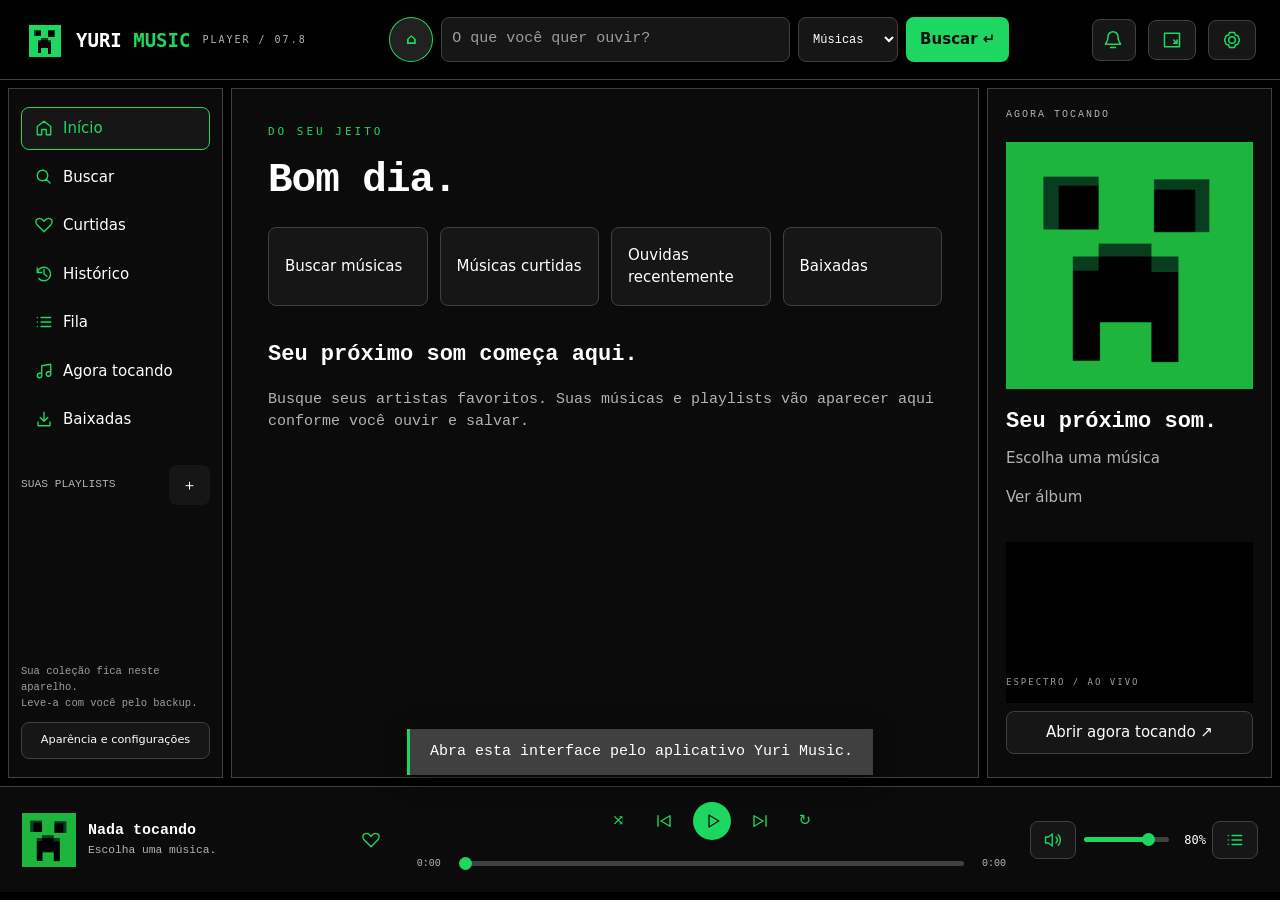
==== windows/web/index.html @ adcc6ab1 "Add saved Minecraft-style head selector and independent logo colors (0.7.8)" ====
<!doctype html><html lang="pt-BR"><head><meta charset="utf-8"><meta name="viewport" content="width=device-width,initial-scale=1"><meta http-equiv="Content-Security-Policy" content="default-src 'self'; font-src 'self'; script-src 'self'; style-src 'self' 'unsafe-inline'; img-src 'self' data: https://*.googleusercontent.com https://*.ggpht.com https://i.ytimg.com; media-src 'self' https://*.googlevideo.com https://offline.yuri.local http://127.0.0.1:*; connect-src https://lrclib.net; frame-src 'none'; base-uri 'none'; form-action 'none'"><title>Yuri Music</title><link rel="stylesheet" href="style.css"><script type="module" src="app.js"></script></head><body class="minimalIcons">
<header><button id="brand-button" type="button" aria-label="Personalizar cabeça" title="Personalizar cabeça"><img id="brand-icon" src="app-icon.png" alt="Creeper"></button><b>YURI <span>MUSIC</span></b><small>PLAYER / 07.8</small><form id="search"><button id="header-home" type="button" data-page="home" aria-label="Início" title="Início">⌂</button><input id="query" placeholder="O que você quer ouvir?" maxlength="200" required aria-label="Buscar música ou artista"><select id="search-kind" aria-label="Tipo de busca"><option value="songs">Músicas</option><option value="albums">Álbuns</option><option value="artists">Artistas</option></select><button>Buscar ↵</button></form><button id="notifications-open" aria-label="Notificações" title="Notificações"><span class="bell-icon" aria-hidden="true"></span><small id="notifications-badge" hidden></small></button><button id="mini" aria-label="Miniplayer" title="Miniplayer">▣</button><button id="settings-open" aria-label="Configurações" title="Configurações">⚙</button></header>
<div class="workspace"><aside><nav><button data-page="home">⌂ Início</button><button data-page="search">⌕ Buscar</button><button data-page="likes">♥ Curtidas</button><button data-page="history">◷ Histórico</button><button data-page="queue">≡ Fila</button><button data-page="now">♫ Agora tocando</button></nav><div class="library-heading"><small>SUAS PLAYLISTS</small><button id="new-playlist" aria-label="Criar playlist">＋</button></div><div id="playlists"></div><p class="aside-note">Sua coleção fica neste aparelho.<br>Leve-a com você pelo backup.</p><button id="settings-sidebar">Aparência e configurações</button></aside><main><section id="home" hidden></section>
<section id="browse"><div id="detail-header" hidden></div><p class="label" id="eyebrow">SEU PRÓXIMO SOM</p><h1 id="heading">Sua música.<br>Seu universo.</h1><p id="intro">Um espaço preto, pixelado e do seu jeito.</p><div class="toolbar"><input id="filter" placeholder="Filtrar esta lista…" aria-label="Filtrar lista"><button id="play-list">▶ Ouvir lista</button><button id="rename-playlist" hidden>Renomear</button><button id="delete-playlist" hidden>Excluir playlist</button><button id="clear-history" hidden>Limpar histórico</button></div><p id="status" role="status">Busque uma música para começar.</p><div id="collections" class="collection-grid"></div><button id="artist-more" hidden>Mais músicas deste artista</button><section id="results" aria-label="Músicas"></section></section>
<section id="now" hidden><div class="now-layout"><div><img id="large-cover" alt="Capa da faixa" src="app-icon.png"><p class="label">AGORA TOCANDO</p><h1 id="large-title">Seu próximo som.</h1><p id="large-artist">Escolha uma música.</p><button id="now-like">♡ Curtir</button><button id="share">Compartilhar link</button><button id="lyrics-load">Carregar letra</button></div><div><small id="lyrics-credit">Letras via LRCLIB · disponibilidade variável</small><div id="lyrics"><p>Carregue a letra para acompanhar a música.</p></div></div></div></section></main><aside class="now-sidebar"><small>AGORA TOCANDO</small><button id="side-album-cover" class="cover-button"><img id="side-cover" src="app-icon.png" alt="Abrir álbum"></button><h2 id="side-title">Seu próximo som.</h2><button id="side-artist" class="text-link">Escolha uma música</button><button id="side-album" class="text-link">Ver álbum</button><div class="visualizer-box"><canvas id="visualizer" width="480" height="230" aria-label="Visualizador de áudio"></canvas><small id="visualizer-label">ESPECTRO / AO VIVO</small></div><button id="side-now">Abrir agora tocando ↗</button></aside></div>
<footer><div class="track-info"><img id="cover" src="app-icon.png" alt=""><div><strong id="title">Nada tocando</strong><small id="artist">Escolha uma música.</small></div><button id="like" aria-label="Curtir faixa">♡</button></div><div class="transport"><div><button id="shuffle" title="Aleatório">⤨</button><button id="previous" aria-label="Anterior">◀◀</button><button id="play" aria-label="Reproduzir ou pausar">▶</button><button id="next" aria-label="Próxima">▶▶</button><button id="repeat" title="Repetição">↻</button></div><div class="timeline"><small id="elapsed">0:00</small><input id="seek" type="range" min="0" max="100" value="0" step="0.1" aria-label="Posição da música"><small id="duration">0:00</small></div></div><div class="volume"><button id="mute" aria-label="Silenciar">♫</button><input id="volume" type="range" min="0" max="1" step="0.01" value="0.8" aria-label="Volume"><output id="volume-value" for="volume" aria-live="off">80%</output><button id="queue-open" title="Fila">≡</button></div><button id="mini-exit" hidden>Expandir ↗</button><audio id="audio" preload="none" crossorigin="anonymous"></audio><audio id="audio-next" preload="none" crossorigin="anonymous"></audio></footer>
<dialog id="settings"><div class="dialog-header"><h2>Do seu jeito.</h2><button data-close="settings">✕</button></div><div class="settings-grid"><section><h3>Aparência</h3><button id="head-settings-open" type="button">Personalizar cabeça</button><label>Cor principal<input id="primary" type="color" value="#000000"></label><label>Cor secundária<input id="accent" type="color" value="#1ed760"></label><div class="swatches" id="swatches"></div><label><input id="autoAccent" type="checkbox"> Usar uma cor da capa</label><label><input id="homeAlbumClick" type="checkbox"> Abrir álbum ao clicar nas músicas da Início</label><p class="hint">Sem álbum disponível, abre as músicas do artista. O botão ▶ sempre toca direto.</p><label><input id="minecraftFont" type="checkbox"> Fonte Minecraft</label><p class="hint">Nos títulos, menus e botões. Músicas, artistas e letras mantêm a fonte legível.</p><label><input id="retro" type="checkbox"> Fonte e bordas retrô</label><label><input id="animations" type="checkbox"> Animações suaves</label><label>Densidade<select id="density"><option value="compact">Compacta</option><option value="normal">Normal</option><option value="spacious">Espaçada</option></select></label><label>Capas <output id="cover-value"></output><input id="coverSize" type="range" min="32" max="96" step="8"></label><label>Letras da interface<input id="fontSize" type="range" min="12" max="22"></label><div id="theme-presets" class="theme-presets"></div><button id="theme-reset">Restaurar preto e verde</button><button id="save-theme">Salvar tema atual</button><div id="themes"></div></section>
<section id="updates-section"><h3>Atualizações</h3><p>Versão instalada: <b id="updates-current">0.7.8</b></p><p>Última versão: <b id="updates-latest">—</b></p><label><input id="updates-auto" type="checkbox" checked> Verificar automaticamente</label><p class="hint">Verificamos ao abrir e periodicamente com o app aberto. A instalação só começa quando você escolher atualizar. No Android, confirme a instalação na tela do sistema.</p><button id="updates-check">Verificar atualização</button><button id="updates-install" hidden>Atualizar agora</button><progress id="updates-progress" hidden aria-label="Atualização em andamento"></progress><p id="updates-status" class="hint" role="status">Você pode verificar quando quiser.</p></section><section><h3>Som</h3><label><input id="normalize" type="checkbox"> Suavizar picos de volume</label><p class="hint">Compressão suave dos picos, sem aumentar e diminuir o ganho a cada trecho. Não iguala o volume entre gravações.</p><label>Transição entre faixas <output id="fade-value"></output><input id="crossfade" type="range" min="0" max="10" step="1"></label><h4>Visualizador</h4><label><input id="visualizer-enabled" type="checkbox"> Barras pixeladas ao vivo</label><label><input id="reflection" type="checkbox"> Reflexo das barras</label><h4>Equalizador</h4><div id="equalizer"></div><button id="eq-reset">Restaurar equalizador</button><p class="hint" id="audio-info">O processamento de áudio é ativado ao reproduzir.</p></section>
<section><h3>Enquanto joga</h3><label><input id="discreet" type="checkbox"> Modo discreto, sem efeitos</label><label><input id="minimizeTray" type="checkbox"> Minimizar para a bandeja</label><label><input id="globalHotkeys" type="checkbox"> Atalhos globais</label><p class="hint">Ctrl + Alt + Espaço: pausar<br>Ctrl + Alt + → / ←: próxima / anterior<br>Ctrl + Alt + ↑ / ↓: volume<br>Teclas multimídia também são aceitas.</p><button id="always-top">Alternar sempre por cima</button><button id="mini-settings">Abrir miniplayer</button><h4>Discord</h4><label><input id="discord" type="checkbox"> Mostrar música no Discord</label><label>Application ID (público)<input id="discordId" inputmode="numeric" maxlength="22" placeholder="Preencha quando criar seu app"></label><p class="hint" id="discord-status">Precisa do Discord para PC aberto e de um Application ID próprio. Não use token de conta.</p></section>
<section><h3>Biblioteca e armazenamento</h3><button id="export">Exportar biblioteca</button><button id="import">Importar / mesclar backup</button><button id="sync-folder">Escolher pasta para sincronização</button><button id="sync-now">Sincronizar agora</button><button id="sync-off">Desligar sincronização</button><p class="hint" id="sync-status">Sem pasta selecionada.</p><p class="hint">Use uma pasta sincronizada por OneDrive, Dropbox ou outro serviço. Em outro PC, escolha a mesma pasta. No Android, escolha o mesmo arquivo por um provedor de arquivos com acesso de leitura e escrita. A sincronização ocorre enquanto o app está aberto.</p><label>Limite do cache de capas<select id="cacheMB"><option value="0">Sem cache em disco</option><option value="16">16 MB</option><option value="64">64 MB</option><option value="128">128 MB</option><option value="256">256 MB</option></select></label><button id="downloads-folder">Abrir pasta de downloads</button><button id="clear-cache">Limpar cache de capas</button><p id="cache-status" class="hint"></p><p class="hint">As músicas não são baixadas para uso offline.</p></section></div><p class="hint">Integração experimental com YouTube Music. Algumas faixas podem falhar ou ficar indisponíveis.</p></dialog>
<dialog id="notifications-dialog"><div class="dialog-header"><h2>Notificações</h2><button id="notifications-close" aria-label="Fechar notificações">×</button></div><button id="notifications-read-all">Marcar todas como lidas</button><div id="notifications-list"></div><h3>Artistas seguidos</h3><div id="notifications-following"></div><button id="notifications-refresh">Verificar lançamentos</button><p id="notifications-status" class="hint">Verificamos lançamentos ao abrir e a cada 30 minutos com o app aberto. Não são notificações push.</p></dialog><dialog id="name-dialog"><h2 id="name-title">Nome</h2><form id="name-form"><input id="name-input" maxlength="100" required aria-label="Nome"><button>Salvar</button><button type="button" data-close="name-dialog">Cancelar</button></form></dialog><dialog id="add-dialog"><div class="dialog-header"><h2>Adicionar à playlist</h2><button data-close="add-dialog">✕</button></div><div id="add-options"></div><button id="add-new">＋ Nova playlist</button></dialog><div id="update-banner" hidden role="status"><span id="update-banner-text"></span><button id="update-banner-open">Ver atualização</button><button id="update-banner-close" aria-label="Lembrar depois">×</button></div><div id="toast" role="status" hidden></div><dialog id="head-picker" aria-labelledby="head-picker-title"><div class="dialog-header"><h2 id="head-picker-title">Sua cabeça, seu estilo.</h2><button id="head-close" type="button" aria-label="Fechar personalização">✕</button></div><p class="hint">Escolha uma cabeça e como ela recebe as cores.</p><div id="head-options" role="group" aria-label="Cabeças"></div><label>Cor da cabeça<select id="head-mode"><option value="theme">Seguir o tema</option><option value="original">Cor original</option><option value="custom">Cor personalizada</option></select></label><label id="head-custom-label" hidden>Escolha uma cor<input id="head-color" type="color" value="#1ed760"></label><p class="hint">Sua escolha fica salva neste aparelho. No Windows, também muda o ícone da janela enquanto o app está aberto.</p></dialog></body></html>
---- windows/web/style.css ----
:root{--accent:#1ed760;--cover:56px;--font:15px;--row:10px;color-scheme:dark}*{box-sizing:border-box}body{margin:0;background:var(--primary);color:var(--text);font:var(--font)/1.5 system-ui}body.retro{font-family:Consolas,'Courier New',monospace}button,input,select{font:inherit}button{cursor:pointer;background:var(--raised);color:var(--text);border:1px solid var(--border);border-radius:5px;padding:9px 13px}button:hover,button.active{border-color:var(--accent-readable);color:var(--accent-readable)}button:disabled{opacity:.4;cursor:wait}input,select{background:var(--raised);color:var(--text);border:1px solid var(--border);padding:10px;min-width:0}input[type=checkbox],input[type=range]{accent-color:var(--accent-readable)}input[type=range]{padding:0;cursor:pointer}input[type=color]{width:46px;padding:3px}body.retro button,body.retro input,body.retro select{border-radius:0}body.animations:not(.discreet) button{transition:background .15s,color .15s}header{height:80px;display:flex;align-items:center;gap:12px;padding:16px 24px;border-bottom:1px solid var(--border)}header>img{width:32px;image-rendering:pixelated}header b{white-space:nowrap;font:700 19px monospace}span,.label{color:var(--accent-readable)}small{color:var(--muted);font-size:.75em}header>small{font:10px monospace;letter-spacing:2px}form{display:flex;gap:8px}header form{max-width:620px;flex:1;margin:auto}#query{width:100%}header form button,#play,#name-form button:first-of-type{background:var(--accent);color:var(--primary);border-color:transparent;font-weight:700}.workspace{display:grid;grid-template-columns:230px 1fr;height:calc(100vh - 194px);gap:8px;padding:8px}aside,main{background:var(--surface);border:1px solid var(--border);overflow:auto}aside{padding:18px 12px;display:flex;flex-direction:column}nav{display:grid;gap:6px}nav button{border-color:transparent;background:none;text-align:left}nav button.active{background:var(--raised);color:var(--accent-readable)}.library-heading{display:flex;align-items:center;justify-content:space-between;margin:24px 0 8px}.library-heading button{border:0}.aside-note{font-size:.7em;color:var(--subtle);margin-top:auto;padding-top:25px}#playlists{display:grid;gap:6px}#playlists button{overflow:hidden;text-overflow:ellipsis;white-space:nowrap;text-align:left;background:none;border:0}#settings-sidebar{font-size:.75em}main{padding:32px 36px}h1{font-size:clamp(26px,3.2vw,48px);line-height:1.1;margin:14px 0 20px;letter-spacing:-1px}p{color:var(--muted)}.label{font:11px monospace;letter-spacing:3px}.toolbar{display:flex;gap:8px;flex-wrap:wrap;margin-top:26px}.toolbar input{flex:1;max-width:330px}#status{min-height:22px;font-size:.8em;margin:18px 0}#results{display:grid;gap:5px}.song{display:flex;align-items:center;gap:12px;background:var(--raised);padding:var(--row);border:1px solid transparent;border-bottom-color:var(--hover)}.song.active{border-left-color:var(--accent-readable);background:color-mix(in srgb,var(--accent) 12%,var(--primary))}.song.dragging{opacity:.4}.song img{height:var(--cover);width:var(--cover);object-fit:cover;flex-shrink:0}.song .song-play{flex:1;text-align:left;border:0;background:none;min-width:70px;padding:0}.song strong,.song small{display:block;overflow:hidden;text-overflow:ellipsis;white-space:nowrap}.song .actions{display:flex;gap:4px}.song .actions button{padding:7px 9px;background:none}.row-number{font-size:.7em;width:23px;color:var(--subtle)}.duration-label{min-width:40px;text-align:right}footer{height:106px;display:flex;align-items:center;gap:20px;padding:12px 22px;background:var(--surface);border-top:1px solid var(--border)}.track-info{width:30%;display:flex;align-items:center;gap:12px;min-width:0}.track-info img{width:54px;height:54px;object-fit:cover}.track-info div{min-width:0;flex:1}.track-info strong,.track-info small{display:block;overflow:hidden;white-space:nowrap;text-overflow:ellipsis}.track-info button{border:0;background:none;color:var(--accent-readable);font-size:21px}.transport{flex:1;text-align:center}.transport>div:first-child{display:flex;justify-content:center;gap:10px;align-items:center}.transport button{background:none;border:0;padding:5px 10px}#play{width:38px;height:38px;border-radius:50%;padding:0}.timeline{display:flex;align-items:center;gap:12px;margin-top:10px}.timeline input{width:100%}.timeline small{font-size:10px;min-width:32px}.volume{display:flex;align-items:center;gap:6px;width:180px}.volume input{width:90px}audio{display:none}.now-layout{display:grid;grid-template-columns:minmax(200px,1fr) minmax(200px,1fr);gap:40px;max-width:1000px;margin:auto}.now-layout img{max-width:420px;width:100%;aspect-ratio:1;object-fit:cover}#lyrics{max-height:60vh;overflow:auto;padding:20px 4px}#lyrics p{font-size:1.3em;color:var(--muted)}#lyrics p.current{color:var(--accent-readable);font-weight:700}dialog{background:var(--raised);color:var(--text);border:1px solid var(--border);max-width:1050px;width:90%;max-height:90vh;padding:24px}dialog::backdrop{background:#000b}.dialog-header{display:flex;align-items:center;justify-content:space-between}.dialog-header h2{margin:0}.settings-grid{display:grid;grid-template-columns:1fr 1fr;gap:22px}.settings-grid section{padding:16px;border:1px solid var(--border)}.settings-grid h3{color:var(--accent-readable);margin-top:0}label{display:flex;align-items:center;justify-content:space-between;gap:12px;margin:14px 0}label input[type=checkbox]{margin-right:auto;order:2}label input[type=range]{max-width:150px}label input:not([type]){max-width:200px}.hint{font-size:.75em;color:var(--muted);line-height:1.6}.swatches{display:flex;gap:8px}.swatches button{width:28px;height:28px;padding:0;background:var(--swatch)}#equalizer label{font-size:.8em}#themes button{margin:4px}.theme-row{display:flex;align-items:center;justify-content:space-between}.theme-row button:first-child{flex:1;text-align:left}#name-dialog{max-width:450px}#name-form{flex-wrap:wrap}#name-input{width:100%}#add-dialog{max-width:450px}#add-options{display:grid;gap:8px;margin:18px 0}#toast{position:fixed;bottom:125px;left:50%;transform:translateX(-50%);padding:12px 20px;max-width:85vw;background:var(--border);border-left:3px solid var(--accent);box-shadow:0 4px 24px #0009;z-index:20}.discreet *{animation:none!important;transition:none!important}.mini header,.mini .workspace,.mini .volume,.mini .timeline,.mini #shuffle,.mini #repeat{display:none}.mini footer{height:100vh;padding:10px;gap:8px}.mini .track-info{width:54%;gap:8px}.mini .track-info img{width:42px;height:42px}.mini .track-info strong{font-size:12px}.mini .track-info small{font-size:10px}.mini .transport{flex:none}.mini .transport>div:first-child{gap:0}.mini .transport button{font-size:12px;padding:4px}.mini #mini-exit{display:block;font-size:10px;padding:5px}.mini #play{width:30px;height:30px}@media(max-width:850px){header>small{display:none}.workspace{grid-template-columns:170px 1fr}main{padding:24px 18px}.volume{width:100px}.volume input{width:55px}.song .duration-label,.row-number{display:none}.settings-grid{grid-template-columns:1fr}.now-layout{gap:20px}header{padding:14px}}@media(max-width:600px){header{height:110px;flex-wrap:wrap;gap:8px}header form{order:3;width:100%;max-width:none;flex-basis:100%}header b{flex:1}header>img{width:25px}header button{padding:6px 9px}.workspace{height:calc(100vh - 245px);grid-template-columns:1fr;display:block;padding-top:48px;position:relative}aside{position:absolute;top:0;left:0;right:0;height:44px;padding:0;overflow-x:auto}aside nav{display:flex;white-space:nowrap}aside nav button{font-size:12px;padding:10px}aside>*:not(nav){display:none}main{height:100%;padding:18px 12px}.song{gap:8px}.song .actions button{padding:5px}.song .actions button.share-row{display:none}.song img{width:42px;height:42px}.song small{font-size:10px}.toolbar button{font-size:12px}footer{height:127px;padding:8px 12px;flex-wrap:wrap;gap:5px}.track-info{width:65%;flex:1}.track-info img{width:36px;height:36px}.track-info strong{font-size:12px}.volume{width:90px}.transport{flex-basis:100%;display:flex;align-items:center;gap:10px}.transport>div:first-child{gap:0}.transport .timeline{flex:1;margin:0;gap:4px}.timeline small{font-size:9px;min-width:26px}#play{width:30px;height:30px}.now-layout{grid-template-columns:1fr}.now-layout img{max-width:240px}#lyrics{max-height:none}.settings-grid section{padding:10px}dialog{width:96%;padding:14px}.song .actions .move{display:none}#toast{bottom:145px}}

.workspace{grid-template-columns:215px minmax(0,1fr) 285px}.now-sidebar{padding:18px;gap:8px}.now-sidebar>small{font-size:10px;letter-spacing:2px}.cover-button{padding:0;margin-top:12px;background:none;border:0}.cover-button img{width:100%;aspect-ratio:1;object-fit:cover;display:block}.now-sidebar h2{font-size:22px;line-height:1.2;margin:12px 0 0}.text-link{background:none;border:0;text-align:left;padding:4px 0;color:var(--muted)}.text-link:hover{color:var(--accent-readable);text-decoration:underline}.visualizer-box{background:var(--primary);padding:10px 0;margin-top:22px}.visualizer-box canvas{display:block;width:100%;height:auto}.visualizer-box small{font:9px monospace;letter-spacing:2px;color:var(--subtle)}.discreet .visualizer-box{display:none}.collection-grid{display:grid;grid-template-columns:repeat(auto-fill,minmax(135px,1fr));gap:15px;margin:20px 0}.collection{padding:10px;text-align:left;background:var(--raised)}.collection img{width:100%;aspect-ratio:1;object-fit:cover}.collection b,.collection small{display:block;margin-top:8px}.detail-hero{display:flex;gap:25px;align-items:end;margin-bottom:24px}.detail-hero img{width:180px;aspect-ratio:1;object-fit:cover}.detail-hero p{font-size:12px;max-height:110px;overflow:auto}.detail-hero h2{font-size:30px;margin:5px 0}header form select{max-width:110px;font-size:12px}.album-row{font-size:11px;color:var(--muted)}.artist-link{cursor:pointer}.artist-link:hover{color:var(--accent-readable);text-decoration:underline}@media(max-width:1150px){.workspace{grid-template-columns:185px minmax(0,1fr) 230px}.now-sidebar{padding:12px}main{padding:25px 20px}.song{gap:8px}.song .actions button{padding:6px}.song .actions .share-row{display:none}}@media(max-width:950px){.workspace{grid-template-columns:170px minmax(0,1fr)}.now-sidebar{display:none}}@media(max-width:600px){.workspace{display:block}.now-sidebar{display:none}header form select{max-width:80px}.detail-hero img{width:110px}.detail-hero{gap:15px}.detail-hero h2{font-size:24px}}


.now-layout .visualizer-box{max-width:420px}.now-layout .visualizer-box canvas{width:100%;height:auto}

/* Keep the search controls readable without wrapping or shrinking labels. */
header form{min-width:0;align-items:stretch}header form #query{flex:1 1 0;width:0;min-width:0}header form select{flex:0 0 100px;width:100px;max-width:none}header form button{flex:0 0 auto;white-space:nowrap}
@media(min-width:601px) and (max-width:1100px){header{height:124px;flex-wrap:wrap;gap:8px;padding:10px 16px}header b{flex:1}header>small{display:none}header form{order:3;flex:1 0 100%;width:100%;max-width:none;margin:0;height:44px}.workspace{height:calc(100vh - 238px)}}
@media(max-width:600px){header form select{flex-basis:90px;width:90px}header form button{padding:8px 10px}}

.volume{width:228px;flex-shrink:0}.volume #volume{min-width:35px;flex:1}.volume output{min-width:4ch;text-align:right;color:var(--text);font:12px monospace;font-variant-numeric:tabular-nums}.pixel-icon::before{content:'';display:inline-block;width:20px;height:20px;background:currentColor;mask:var(--pixel) center/contain no-repeat;image-rendering:pixelated;vertical-align:middle;flex-shrink:0}nav button.pixel-icon{display:flex;align-items:center;gap:10px}.pixel-only{font-size:0!important}.pixel-only::before{width:18px;height:18px}#mobile-nav span.pixel-icon{font-size:0!important}#mobile-nav span.pixel-icon::before{width:24px;height:24px}@media(max-width:950px){.volume{width:190px}.volume input{width:50px}}@media(max-width:600px){.volume{width:170px}.volume input{width:40px}}

.pixel-icon::before{width:18px;height:18px}#mobile-nav span.pixel-icon::before{width:20px;height:20px}


@font-face{font-family:YuriMinecraft;src:url('fonts/Minecraft.ttf') format('truetype');font-weight:400;font-style:normal;font-display:swap}
body.minecraftFont header b,body.minecraftFont h1,body.minecraftFont h2,body.minecraftFont h3,body.minecraftFont h4,body.minecraftFont button:not(.pixel-only),body.minecraftFont summary{font-family:YuriMinecraft,system-ui,sans-serif;font-weight:400;letter-spacing:0;line-height:1.45}
body.minecraftFont .song .song-play,body.minecraftFont .song .song-play *,body.minecraftFont .track-info strong,body.minecraftFont .track-info small,body.minecraftFont #large-title,body.minecraftFont #large-artist,body.minecraftFont #side-title,body.minecraftFont #side-artist,body.minecraftFont #lyrics p,body.minecraftFont .collection b,body.minecraftFont .collection small,body.minecraftFont #playlists button,body.minecraftFont .mobile-playlist-row,body.minecraftFont .detail-hero h2{font-family:system-ui,sans-serif;font-weight:inherit;letter-spacing:normal}

#settings-open.pixel-icon::before,#mini.pixel-icon::before{width:20px;height:20px}#mini-settings.pixel-icon,#mobile-pip.pixel-icon{display:inline-flex;align-items:center;justify-content:center;gap:7px}

body.minimalIcons button,body.minimalIcons input,body.minimalIcons select{border-radius:8px}body.minimalIcons nav button{font-family:system-ui,sans-serif;font-weight:500}body.minimalIcons #play,body.minimalIcons #mobile-play{border-radius:50%}.home-shortcuts{display:grid;grid-template-columns:repeat(auto-fit,minmax(150px,1fr));gap:12px;margin:24px 0 32px}.home-shortcuts button{text-align:left;min-height:64px;background:var(--raised);padding:16px}.home-cards{display:grid;grid-template-columns:repeat(auto-fill,minmax(135px,1fr));gap:16px;margin:18px 0 32px}.home-card{min-width:0;text-align:left;border:0;background:var(--raised);padding:12px}.home-card img{width:100%;aspect-ratio:1;object-fit:cover}.home-card strong,.home-card small{display:block;overflow:hidden;text-overflow:ellipsis;white-space:nowrap;margin-top:8px;font-family:system-ui,sans-serif}.home-card small{margin-top:4px}#home h2{font-size:22px}@media(max-width:600px){.home-shortcuts{grid-template-columns:repeat(2,minmax(0,1fr));gap:8px}.home-shortcuts button{font-size:13px;padding:12px}.home-cards{grid-template-columns:repeat(2,minmax(0,1fr));gap:10px}#home h1{font-size:26px}}
body.minimalIcons:not(.minecraftFont) button:not(.pixel-only){font-family:system-ui,sans-serif}

:root{--primary:#000;--surface:#0b0b0b;--raised:#151515;--hover:#222;--border:#404040;--text:#fff;--muted:#b3b3b3;--subtle:#999;--accent-text:#111;--accent-readable:#1ed760}header form button,#play,#name-form button:first-of-type,#mobile-search-zone form>button,.mobile-compact-actions #mobile-play,#mobile-full-controls #play{color:var(--accent-text)}.theme-presets{display:flex;gap:6px;flex-wrap:wrap;margin:16px 0}.theme-presets button{font-size:12px}#theme-reset{margin:6px 0}body,dialog,button,input,select{color:var(--text)}::placeholder{color:var(--subtle)}#toast{color:var(--text)}.volume output{color:var(--text)}

/* Theme the range widgets explicitly; native controls can ignore dark accents. */
input[type=range]{appearance:none;-webkit-appearance:none;background:transparent;border:0;height:24px;accent-color:var(--accent-readable)}input[type=range]::-webkit-slider-runnable-track{height:5px;border-radius:8px;background:linear-gradient(to right,var(--accent-readable) 0%,var(--accent-readable) var(--range-fill,0%),var(--border) var(--range-fill,0%),var(--border) 100%)}input[type=range]::-webkit-slider-thumb{-webkit-appearance:none;width:13px;height:13px;margin-top:-4px;border-radius:50%;border:0;background:var(--accent-readable)}input[type=range]::-moz-range-track{height:5px;border-radius:8px;background:var(--border)}input[type=range]::-moz-range-progress{height:5px;border-radius:8px;background:var(--accent-readable)}input[type=range]::-moz-range-thumb{width:13px;height:13px;border-radius:50%;border:0;background:var(--accent-readable)}input[type=range]:focus-visible{outline:2px solid var(--accent-readable);outline-offset:3px}input[type=checkbox]{accent-color:var(--accent-readable)}nav button.pixel-icon::before,.transport button:not(#play),#settings-open,#mini,#mute,#queue-open,.track-info #like{color:var(--accent-readable)}nav button.active{border-color:var(--accent-readable)}#mobile-nav button.active>span{color:var(--accent-readable)}.song.active{background:color-mix(in srgb,var(--accent) 12%,var(--surface));border-left-color:var(--accent-readable)}.mobile-search-tabs button.active{color:var(--accent-text)}

#update-banner:not([hidden]){position:fixed;z-index:40;left:50%;bottom:125px;transform:translateX(-50%);display:flex;align-items:center;gap:10px;width:max-content;max-width:92vw;padding:12px;background:var(--raised);color:var(--text);border:1px solid var(--accent-readable);border-radius:12px;box-shadow:0 6px 30px #0006;font:13px system-ui}#updates-progress:not([hidden]){display:block;width:100%;margin:16px 0;accent-color:var(--accent-readable)}#updates-install{margin:5px;background:var(--accent);color:var(--accent-text)}@media(max-width:600px){#update-banner:not([hidden]){bottom:155px;flex-wrap:wrap;justify-content:center;font-size:12px}.mini #update-banner{display:none!important}}

#notifications-open{position:relative;flex:none;width:44px;height:42px;padding:10px;color:var(--accent-readable)}.bell-icon{display:block;width:20px;height:20px;background:currentColor;mask:url('data:image/svg+xml,%3Csvg xmlns="http://www.w3.org/2000/svg" viewBox="0 0 24 24"%3E%3Cpath d="M18 8a6 6 0 0 0-12 0c0 7-3 7-3 9h18c0-2-3-2-3-9ZM9 21h6" fill="none" stroke="black" stroke-width="1.8" stroke-linecap="round" stroke-linejoin="round"/%3E%3C/svg%3E') center/contain no-repeat}#notifications-badge:not([hidden]){position:absolute;right:-5px;top:-6px;border-radius:20px;padding:2px 5px;min-width:18px;background:var(--accent);color:var(--accent-text);font:700 10px system-ui}#notifications-dialog{max-width:650px}#notifications-list{display:grid;gap:10px;margin:18px 0}.notice{padding:14px;background:var(--surface);border:1px solid var(--border);border-radius:10px}.notice.unread{border-left:3px solid var(--accent-readable)}.notice h3{margin:0;font:600 15px system-ui}.notice p{margin:8px 0}.notice small{display:block;margin-bottom:10px}.notice button{margin:3px;font-size:12px}.following-row{display:flex;justify-content:space-between;gap:8px;margin:8px 0}.following-row button:first-child{min-width:0;overflow:hidden;text-overflow:ellipsis;text-align:left}#follow-artist{margin-top:14px;color:var(--accent-readable);border-color:var(--accent-readable)}.mini #notifications-dialog{display:none}header b{min-width:0}@media(max-width:600px){#notifications-open{width:36px;height:38px;padding:8px}#notifications-list button{font-size:12px}.following-row button{font-size:12px}header b{font-size:16px}}

.home-card{position:relative}.home-card .home-open{display:block;width:100%;padding:0;border:0;background:none;color:var(--text);text-align:left;min-width:0;border-radius:0}.home-card .home-open:hover{color:var(--text)}.home-card .home-open:focus-visible{outline:2px solid var(--accent-readable);outline-offset:4px}.home-card .home-play{position:absolute;top:20px;right:20px;width:34px;height:34px;min-height:34px;padding:0;border:0;border-radius:50%;background:var(--accent);color:var(--accent-text);box-shadow:0 2px 8px #0006;opacity:0;z-index:1}.home-card:hover .home-play,.home-card:focus-within .home-play{opacity:1}@media(hover:none),(max-width:600px){.home-card .home-play{opacity:1;top:16px;right:16px}}

.music-title-link:not([aria-disabled=true]){cursor:pointer}.music-title-link:not([aria-disabled=true]):hover,.music-title-link:not([aria-disabled=true]):focus-visible{color:var(--accent-readable);text-decoration:underline;text-underline-offset:3px}.music-title-link:focus-visible{outline:2px solid var(--accent-readable);outline-offset:3px}

#search #header-home{flex:0 0 44px;width:44px;min-width:44px;padding:10px;background:var(--raised);color:var(--accent-readable);border:1px solid var(--border);border-radius:50%}#search #header-home:hover,#search #header-home.active{border-color:var(--accent-readable);background:var(--hover)}#search #header-home::before{width:20px;height:20px}

.home-card.active,.song.active{box-shadow:inset 0 0 0 2px var(--accent);border-radius:0}.song.active{border-color:var(--accent)}

/* Track titles follow the selected accent on pointer hover and keyboard focus. */
.song:hover .song-play strong,.song .song-play:focus-visible strong,.home-card:hover .home-open strong,.home-card .home-open:focus-visible strong{color:var(--accent-readable)}

#brand-button{flex:none;display:grid;place-items:center;width:40px;height:40px;min-width:40px;padding:4px;background:none;border:1px solid transparent;border-radius:6px}#brand-button:hover,#brand-button:focus-visible{border-color:var(--accent-readable)}#brand-icon{width:32px;height:32px;image-rendering:pixelated}#head-picker{max-width:470px}#head-options{display:grid;grid-template-columns:repeat(4,minmax(0,1fr));gap:10px;margin:20px 0}#head-options button{display:grid;justify-items:center;gap:9px;min-width:0;padding:10px 5px}#head-options img{width:64px;max-width:100%;aspect-ratio:1;image-rendering:pixelated}#head-options span{font:12px system-ui;color:var(--text)}#head-options button[aria-pressed=true]{border-color:var(--accent-readable);box-shadow:inset 0 0 0 1px var(--accent-readable)}#head-picker [hidden]{display:none!important}@media(max-width:600px){#brand-button{width:34px;height:36px;min-width:34px}#brand-icon{width:26px;height:26px}#head-options{grid-template-columns:repeat(2,minmax(0,1fr))}}
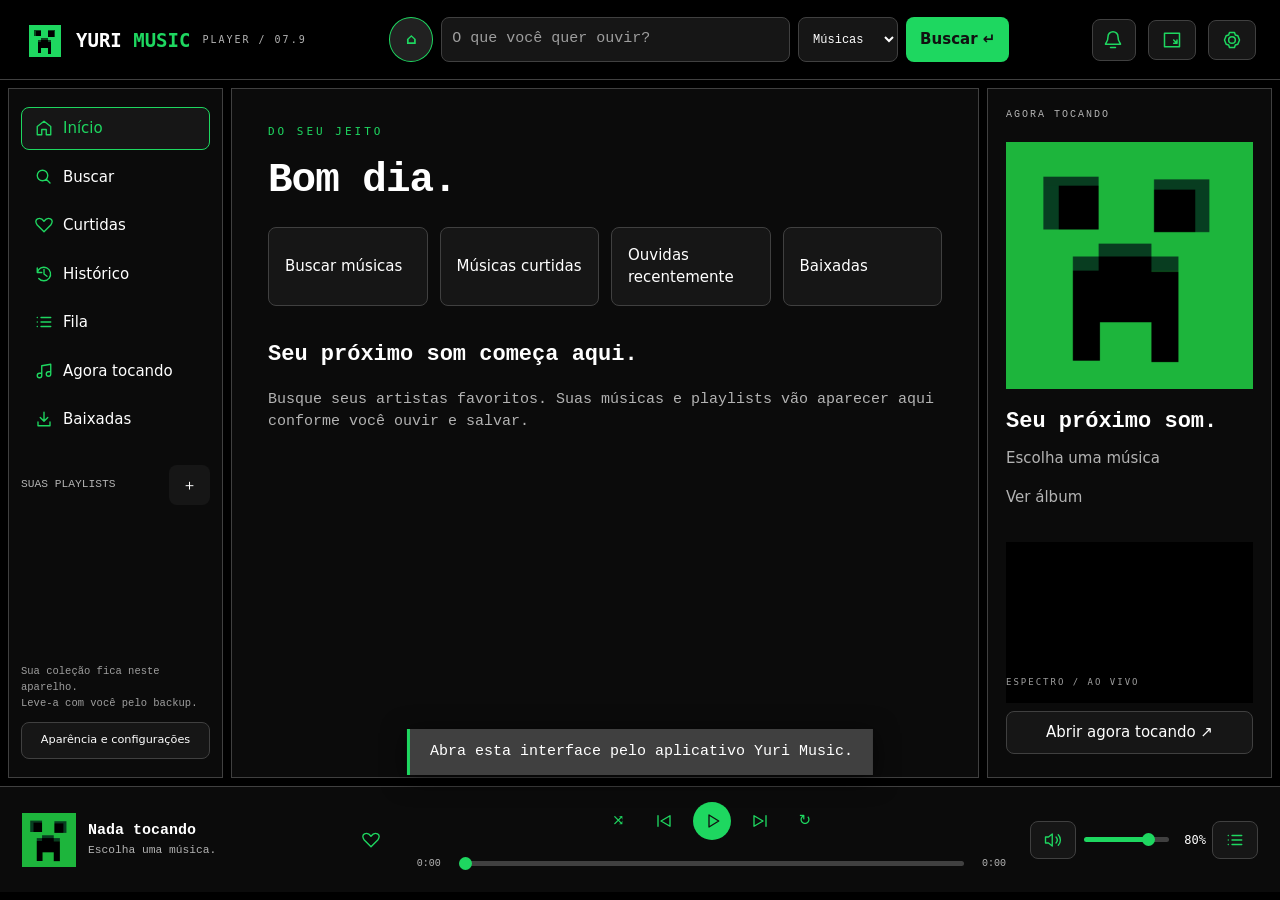
==== commit d93c21a7: "Highlight full track rows and cards on hover with theme accent (0.7.9)" ====
--- a/windows/web/index.html
+++ b/windows/web/index.html
@@ -1,11 +1,11 @@
 <!doctype html><html lang="pt-BR"><head><meta charset="utf-8"><meta name="viewport" content="width=device-width,initial-scale=1"><meta http-equiv="Content-Security-Policy" content="default-src 'self'; font-src 'self'; script-src 'self'; style-src 'self' 'unsafe-inline'; img-src 'self' data: https://*.googleusercontent.com https://*.ggpht.com https://i.ytimg.com; media-src 'self' https://*.googlevideo.com https://offline.yuri.local http://127.0.0.1:*; connect-src https://lrclib.net; frame-src 'none'; base-uri 'none'; form-action 'none'"><title>Yuri Music</title><link rel="stylesheet" href="style.css"><script type="module" src="app.js"></script></head><body class="minimalIcons">
-<header><button id="brand-button" type="button" aria-label="Personalizar cabeça" title="Personalizar cabeça"><img id="brand-icon" src="app-icon.png" alt="Creeper"></button><b>YURI <span>MUSIC</span></b><small>PLAYER / 07.8</small><form id="search"><button id="header-home" type="button" data-page="home" aria-label="Início" title="Início">⌂</button><input id="query" placeholder="O que você quer ouvir?" maxlength="200" required aria-label="Buscar música ou artista"><select id="search-kind" aria-label="Tipo de busca"><option value="songs">Músicas</option><option value="albums">Álbuns</option><option value="artists">Artistas</option></select><button>Buscar ↵</button></form><button id="notifications-open" aria-label="Notificações" title="Notificações"><span class="bell-icon" aria-hidden="true"></span><small id="notifications-badge" hidden></small></button><button id="mini" aria-label="Miniplayer" title="Miniplayer">▣</button><button id="settings-open" aria-label="Configurações" title="Configurações">⚙</button></header>
+<header><button id="brand-button" type="button" aria-label="Personalizar cabeça" title="Personalizar cabeça"><img id="brand-icon" src="app-icon.png" alt="Creeper"></button><b>YURI <span>MUSIC</span></b><small>PLAYER / 07.9</small><form id="search"><button id="header-home" type="button" data-page="home" aria-label="Início" title="Início">⌂</button><input id="query" placeholder="O que você quer ouvir?" maxlength="200" required aria-label="Buscar música ou artista"><select id="search-kind" aria-label="Tipo de busca"><option value="songs">Músicas</option><option value="albums">Álbuns</option><option value="artists">Artistas</option></select><button>Buscar ↵</button></form><button id="notifications-open" aria-label="Notificações" title="Notificações"><span class="bell-icon" aria-hidden="true"></span><small id="notifications-badge" hidden></small></button><button id="mini" aria-label="Miniplayer" title="Miniplayer">▣</button><button id="settings-open" aria-label="Configurações" title="Configurações">⚙</button></header>
 <div class="workspace"><aside><nav><button data-page="home">⌂ Início</button><button data-page="search">⌕ Buscar</button><button data-page="likes">♥ Curtidas</button><button data-page="history">◷ Histórico</button><button data-page="queue">≡ Fila</button><button data-page="now">♫ Agora tocando</button></nav><div class="library-heading"><small>SUAS PLAYLISTS</small><button id="new-playlist" aria-label="Criar playlist">＋</button></div><div id="playlists"></div><p class="aside-note">Sua coleção fica neste aparelho.<br>Leve-a com você pelo backup.</p><button id="settings-sidebar">Aparência e configurações</button></aside><main><section id="home" hidden></section>
 <section id="browse"><div id="detail-header" hidden></div><p class="label" id="eyebrow">SEU PRÓXIMO SOM</p><h1 id="heading">Sua música.<br>Seu universo.</h1><p id="intro">Um espaço preto, pixelado e do seu jeito.</p><div class="toolbar"><input id="filter" placeholder="Filtrar esta lista…" aria-label="Filtrar lista"><button id="play-list">▶ Ouvir lista</button><button id="rename-playlist" hidden>Renomear</button><button id="delete-playlist" hidden>Excluir playlist</button><button id="clear-history" hidden>Limpar histórico</button></div><p id="status" role="status">Busque uma música para começar.</p><div id="collections" class="collection-grid"></div><button id="artist-more" hidden>Mais músicas deste artista</button><section id="results" aria-label="Músicas"></section></section>
 <section id="now" hidden><div class="now-layout"><div><img id="large-cover" alt="Capa da faixa" src="app-icon.png"><p class="label">AGORA TOCANDO</p><h1 id="large-title">Seu próximo som.</h1><p id="large-artist">Escolha uma música.</p><button id="now-like">♡ Curtir</button><button id="share">Compartilhar link</button><button id="lyrics-load">Carregar letra</button></div><div><small id="lyrics-credit">Letras via LRCLIB · disponibilidade variável</small><div id="lyrics"><p>Carregue a letra para acompanhar a música.</p></div></div></div></section></main><aside class="now-sidebar"><small>AGORA TOCANDO</small><button id="side-album-cover" class="cover-button"><img id="side-cover" src="app-icon.png" alt="Abrir álbum"></button><h2 id="side-title">Seu próximo som.</h2><button id="side-artist" class="text-link">Escolha uma música</button><button id="side-album" class="text-link">Ver álbum</button><div class="visualizer-box"><canvas id="visualizer" width="480" height="230" aria-label="Visualizador de áudio"></canvas><small id="visualizer-label">ESPECTRO / AO VIVO</small></div><button id="side-now">Abrir agora tocando ↗</button></aside></div>
 <footer><div class="track-info"><img id="cover" src="app-icon.png" alt=""><div><strong id="title">Nada tocando</strong><small id="artist">Escolha uma música.</small></div><button id="like" aria-label="Curtir faixa">♡</button></div><div class="transport"><div><button id="shuffle" title="Aleatório">⤨</button><button id="previous" aria-label="Anterior">◀◀</button><button id="play" aria-label="Reproduzir ou pausar">▶</button><button id="next" aria-label="Próxima">▶▶</button><button id="repeat" title="Repetição">↻</button></div><div class="timeline"><small id="elapsed">0:00</small><input id="seek" type="range" min="0" max="100" value="0" step="0.1" aria-label="Posição da música"><small id="duration">0:00</small></div></div><div class="volume"><button id="mute" aria-label="Silenciar">♫</button><input id="volume" type="range" min="0" max="1" step="0.01" value="0.8" aria-label="Volume"><output id="volume-value" for="volume" aria-live="off">80%</output><button id="queue-open" title="Fila">≡</button></div><button id="mini-exit" hidden>Expandir ↗</button><audio id="audio" preload="none" crossorigin="anonymous"></audio><audio id="audio-next" preload="none" crossorigin="anonymous"></audio></footer>
 <dialog id="settings"><div class="dialog-header"><h2>Do seu jeito.</h2><button data-close="settings">✕</button></div><div class="settings-grid"><section><h3>Aparência</h3><button id="head-settings-open" type="button">Personalizar cabeça</button><label>Cor principal<input id="primary" type="color" value="#000000"></label><label>Cor secundária<input id="accent" type="color" value="#1ed760"></label><div class="swatches" id="swatches"></div><label><input id="autoAccent" type="checkbox"> Usar uma cor da capa</label><label><input id="homeAlbumClick" type="checkbox"> Abrir álbum ao clicar nas músicas da Início</label><p class="hint">Sem álbum disponível, abre as músicas do artista. O botão ▶ sempre toca direto.</p><label><input id="minecraftFont" type="checkbox"> Fonte Minecraft</label><p class="hint">Nos títulos, menus e botões. Músicas, artistas e letras mantêm a fonte legível.</p><label><input id="retro" type="checkbox"> Fonte e bordas retrô</label><label><input id="animations" type="checkbox"> Animações suaves</label><label>Densidade<select id="density"><option value="compact">Compacta</option><option value="normal">Normal</option><option value="spacious">Espaçada</option></select></label><label>Capas <output id="cover-value"></output><input id="coverSize" type="range" min="32" max="96" step="8"></label><label>Letras da interface<input id="fontSize" type="range" min="12" max="22"></label><div id="theme-presets" class="theme-presets"></div><button id="theme-reset">Restaurar preto e verde</button><button id="save-theme">Salvar tema atual</button><div id="themes"></div></section>
-<section id="updates-section"><h3>Atualizações</h3><p>Versão instalada: <b id="updates-current">0.7.8</b></p><p>Última versão: <b id="updates-latest">—</b></p><label><input id="updates-auto" type="checkbox" checked> Verificar automaticamente</label><p class="hint">Verificamos ao abrir e periodicamente com o app aberto. A instalação só começa quando você escolher atualizar. No Android, confirme a instalação na tela do sistema.</p><button id="updates-check">Verificar atualização</button><button id="updates-install" hidden>Atualizar agora</button><progress id="updates-progress" hidden aria-label="Atualização em andamento"></progress><p id="updates-status" class="hint" role="status">Você pode verificar quando quiser.</p></section><section><h3>Som</h3><label><input id="normalize" type="checkbox"> Suavizar picos de volume</label><p class="hint">Compressão suave dos picos, sem aumentar e diminuir o ganho a cada trecho. Não iguala o volume entre gravações.</p><label>Transição entre faixas <output id="fade-value"></output><input id="crossfade" type="range" min="0" max="10" step="1"></label><h4>Visualizador</h4><label><input id="visualizer-enabled" type="checkbox"> Barras pixeladas ao vivo</label><label><input id="reflection" type="checkbox"> Reflexo das barras</label><h4>Equalizador</h4><div id="equalizer"></div><button id="eq-reset">Restaurar equalizador</button><p class="hint" id="audio-info">O processamento de áudio é ativado ao reproduzir.</p></section>
+<section id="updates-section"><h3>Atualizações</h3><p>Versão instalada: <b id="updates-current">0.7.9</b></p><p>Última versão: <b id="updates-latest">—</b></p><label><input id="updates-auto" type="checkbox" checked> Verificar automaticamente</label><p class="hint">Verificamos ao abrir e periodicamente com o app aberto. A instalação só começa quando você escolher atualizar. No Android, confirme a instalação na tela do sistema.</p><button id="updates-check">Verificar atualização</button><button id="updates-install" hidden>Atualizar agora</button><progress id="updates-progress" hidden aria-label="Atualização em andamento"></progress><p id="updates-status" class="hint" role="status">Você pode verificar quando quiser.</p></section><section><h3>Som</h3><label><input id="normalize" type="checkbox"> Suavizar picos de volume</label><p class="hint">Compressão suave dos picos, sem aumentar e diminuir o ganho a cada trecho. Não iguala o volume entre gravações.</p><label>Transição entre faixas <output id="fade-value"></output><input id="crossfade" type="range" min="0" max="10" step="1"></label><h4>Visualizador</h4><label><input id="visualizer-enabled" type="checkbox"> Barras pixeladas ao vivo</label><label><input id="reflection" type="checkbox"> Reflexo das barras</label><h4>Equalizador</h4><div id="equalizer"></div><button id="eq-reset">Restaurar equalizador</button><p class="hint" id="audio-info">O processamento de áudio é ativado ao reproduzir.</p></section>
 <section><h3>Enquanto joga</h3><label><input id="discreet" type="checkbox"> Modo discreto, sem efeitos</label><label><input id="minimizeTray" type="checkbox"> Minimizar para a bandeja</label><label><input id="globalHotkeys" type="checkbox"> Atalhos globais</label><p class="hint">Ctrl + Alt + Espaço: pausar<br>Ctrl + Alt + → / ←: próxima / anterior<br>Ctrl + Alt + ↑ / ↓: volume<br>Teclas multimídia também são aceitas.</p><button id="always-top">Alternar sempre por cima</button><button id="mini-settings">Abrir miniplayer</button><h4>Discord</h4><label><input id="discord" type="checkbox"> Mostrar música no Discord</label><label>Application ID (público)<input id="discordId" inputmode="numeric" maxlength="22" placeholder="Preencha quando criar seu app"></label><p class="hint" id="discord-status">Precisa do Discord para PC aberto e de um Application ID próprio. Não use token de conta.</p></section>
 <section><h3>Biblioteca e armazenamento</h3><button id="export">Exportar biblioteca</button><button id="import">Importar / mesclar backup</button><button id="sync-folder">Escolher pasta para sincronização</button><button id="sync-now">Sincronizar agora</button><button id="sync-off">Desligar sincronização</button><p class="hint" id="sync-status">Sem pasta selecionada.</p><p class="hint">Use uma pasta sincronizada por OneDrive, Dropbox ou outro serviço. Em outro PC, escolha a mesma pasta. No Android, escolha o mesmo arquivo por um provedor de arquivos com acesso de leitura e escrita. A sincronização ocorre enquanto o app está aberto.</p><label>Limite do cache de capas<select id="cacheMB"><option value="0">Sem cache em disco</option><option value="16">16 MB</option><option value="64">64 MB</option><option value="128">128 MB</option><option value="256">256 MB</option></select></label><button id="downloads-folder">Abrir pasta de downloads</button><button id="clear-cache">Limpar cache de capas</button><p id="cache-status" class="hint"></p><p class="hint">As músicas não são baixadas para uso offline.</p></section></div><p class="hint">Integração experimental com YouTube Music. Algumas faixas podem falhar ou ficar indisponíveis.</p></dialog>
 <dialog id="notifications-dialog"><div class="dialog-header"><h2>Notificações</h2><button id="notifications-close" aria-label="Fechar notificações">×</button></div><button id="notifications-read-all">Marcar todas como lidas</button><div id="notifications-list"></div><h3>Artistas seguidos</h3><div id="notifications-following"></div><button id="notifications-refresh">Verificar lançamentos</button><p id="notifications-status" class="hint">Verificamos lançamentos ao abrir e a cada 30 minutos com o app aberto. Não são notificações push.</p></dialog><dialog id="name-dialog"><h2 id="name-title">Nome</h2><form id="name-form"><input id="name-input" maxlength="100" required aria-label="Nome"><button>Salvar</button><button type="button" data-close="name-dialog">Cancelar</button></form></dialog><dialog id="add-dialog"><div class="dialog-header"><h2>Adicionar à playlist</h2><button data-close="add-dialog">✕</button></div><div id="add-options"></div><button id="add-new">＋ Nova playlist</button></dialog><div id="update-banner" hidden role="status"><span id="update-banner-text"></span><button id="update-banner-open">Ver atualização</button><button id="update-banner-close" aria-label="Lembrar depois">×</button></div><div id="toast" role="status" hidden></div><dialog id="head-picker" aria-labelledby="head-picker-title"><div class="dialog-header"><h2 id="head-picker-title">Sua cabeça, seu estilo.</h2><button id="head-close" type="button" aria-label="Fechar personalização">✕</button></div><p class="hint">Escolha uma cabeça e como ela recebe as cores.</p><div id="head-options" role="group" aria-label="Cabeças"></div><label>Cor da cabeça<select id="head-mode"><option value="theme">Seguir o tema</option><option value="original">Cor original</option><option value="custom">Cor personalizada</option></select></label><label id="head-custom-label" hidden>Escolha uma cor<input id="head-color" type="color" value="#1ed760"></label><p class="hint">Sua escolha fica salva neste aparelho. No Windows, também muda o ícone da janela enquanto o app está aberto.</p></dialog></body></html>
--- a/windows/web/style.css
+++ b/windows/web/style.css
@@ -45,3 +45,7 @@
 .song:hover .song-play strong,.song .song-play:focus-visible strong,.home-card:hover .home-open strong,.home-card .home-open:focus-visible strong{color:var(--accent-readable)}
 
 #brand-button{flex:none;display:grid;place-items:center;width:40px;height:40px;min-width:40px;padding:4px;background:none;border:1px solid transparent;border-radius:6px}#brand-button:hover,#brand-button:focus-visible{border-color:var(--accent-readable)}#brand-icon{width:32px;height:32px;image-rendering:pixelated}#head-picker{max-width:470px}#head-options{display:grid;grid-template-columns:repeat(4,minmax(0,1fr));gap:10px;margin:20px 0}#head-options button{display:grid;justify-items:center;gap:9px;min-width:0;padding:10px 5px}#head-options img{width:64px;max-width:100%;aspect-ratio:1;image-rendering:pixelated}#head-options span{font:12px system-ui;color:var(--text)}#head-options button[aria-pressed=true]{border-color:var(--accent-readable);box-shadow:inset 0 0 0 1px var(--accent-readable)}#head-picker [hidden]{display:none!important}@media(max-width:600px){#brand-button{width:34px;height:36px;min-width:34px}#brand-icon{width:26px;height:26px}#head-options{grid-template-columns:repeat(2,minmax(0,1fr))}}
+
+/* Highlight the whole track, matching the current-track frame. */
+.home-card.active,.song:focus-within,.home-card:focus-within{background:color-mix(in srgb,var(--accent) 12%,var(--surface));box-shadow:inset 0 0 0 2px var(--accent);border-radius:0}.song:focus-within{border-color:var(--accent)}
+@media(hover:hover){.song:hover,.home-card:hover{background:color-mix(in srgb,var(--accent) 12%,var(--surface));box-shadow:inset 0 0 0 2px var(--accent);border-radius:0}.song:hover{border-color:var(--accent)}}
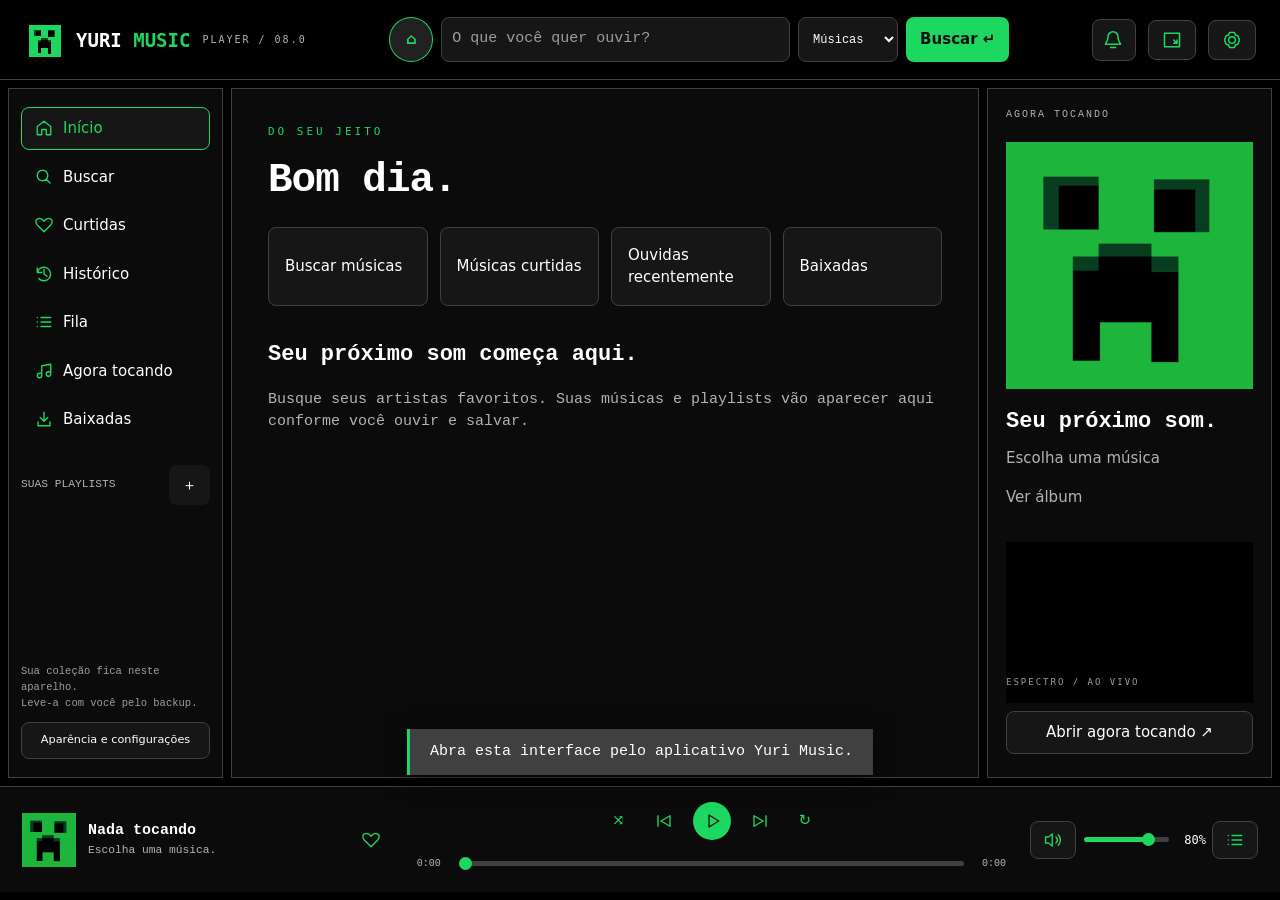
==== commit 8d8a8135: "Add integrated window controls, playback session restore and related music radio (0.8.0)" ====
--- a/windows/web/index.html
+++ b/windows/web/index.html
@@ -1,11 +1,11 @@
 <!doctype html><html lang="pt-BR"><head><meta charset="utf-8"><meta name="viewport" content="width=device-width,initial-scale=1"><meta http-equiv="Content-Security-Policy" content="default-src 'self'; font-src 'self'; script-src 'self'; style-src 'self' 'unsafe-inline'; img-src 'self' data: https://*.googleusercontent.com https://*.ggpht.com https://i.ytimg.com; media-src 'self' https://*.googlevideo.com https://offline.yuri.local http://127.0.0.1:*; connect-src https://lrclib.net; frame-src 'none'; base-uri 'none'; form-action 'none'"><title>Yuri Music</title><link rel="stylesheet" href="style.css"><script type="module" src="app.js"></script></head><body class="minimalIcons">
-<header><button id="brand-button" type="button" aria-label="Personalizar cabeça" title="Personalizar cabeça"><img id="brand-icon" src="app-icon.png" alt="Creeper"></button><b>YURI <span>MUSIC</span></b><small>PLAYER / 07.9</small><form id="search"><button id="header-home" type="button" data-page="home" aria-label="Início" title="Início">⌂</button><input id="query" placeholder="O que você quer ouvir?" maxlength="200" required aria-label="Buscar música ou artista"><select id="search-kind" aria-label="Tipo de busca"><option value="songs">Músicas</option><option value="albums">Álbuns</option><option value="artists">Artistas</option></select><button>Buscar ↵</button></form><button id="notifications-open" aria-label="Notificações" title="Notificações"><span class="bell-icon" aria-hidden="true"></span><small id="notifications-badge" hidden></small></button><button id="mini" aria-label="Miniplayer" title="Miniplayer">▣</button><button id="settings-open" aria-label="Configurações" title="Configurações">⚙</button></header>
+<header><button id="brand-button" type="button" aria-label="Personalizar cabeça" title="Personalizar cabeça"><img id="brand-icon" src="app-icon.png" alt="Creeper"></button><b>YURI <span>MUSIC</span></b><small>PLAYER / 08.0</small><form id="search"><button id="header-home" type="button" data-page="home" aria-label="Início" title="Início">⌂</button><input id="query" placeholder="O que você quer ouvir?" maxlength="200" required aria-label="Buscar música ou artista"><select id="search-kind" aria-label="Tipo de busca"><option value="songs">Músicas</option><option value="albums">Álbuns</option><option value="artists">Artistas</option></select><button>Buscar ↵</button></form><button id="notifications-open" aria-label="Notificações" title="Notificações"><span class="bell-icon" aria-hidden="true"></span><small id="notifications-badge" hidden></small></button><button id="mini" aria-label="Miniplayer" title="Miniplayer">▣</button><button id="settings-open" aria-label="Configurações" title="Configurações">⚙</button></header>
 <div class="workspace"><aside><nav><button data-page="home">⌂ Início</button><button data-page="search">⌕ Buscar</button><button data-page="likes">♥ Curtidas</button><button data-page="history">◷ Histórico</button><button data-page="queue">≡ Fila</button><button data-page="now">♫ Agora tocando</button></nav><div class="library-heading"><small>SUAS PLAYLISTS</small><button id="new-playlist" aria-label="Criar playlist">＋</button></div><div id="playlists"></div><p class="aside-note">Sua coleção fica neste aparelho.<br>Leve-a com você pelo backup.</p><button id="settings-sidebar">Aparência e configurações</button></aside><main><section id="home" hidden></section>
 <section id="browse"><div id="detail-header" hidden></div><p class="label" id="eyebrow">SEU PRÓXIMO SOM</p><h1 id="heading">Sua música.<br>Seu universo.</h1><p id="intro">Um espaço preto, pixelado e do seu jeito.</p><div class="toolbar"><input id="filter" placeholder="Filtrar esta lista…" aria-label="Filtrar lista"><button id="play-list">▶ Ouvir lista</button><button id="rename-playlist" hidden>Renomear</button><button id="delete-playlist" hidden>Excluir playlist</button><button id="clear-history" hidden>Limpar histórico</button></div><p id="status" role="status">Busque uma música para começar.</p><div id="collections" class="collection-grid"></div><button id="artist-more" hidden>Mais músicas deste artista</button><section id="results" aria-label="Músicas"></section></section>
 <section id="now" hidden><div class="now-layout"><div><img id="large-cover" alt="Capa da faixa" src="app-icon.png"><p class="label">AGORA TOCANDO</p><h1 id="large-title">Seu próximo som.</h1><p id="large-artist">Escolha uma música.</p><button id="now-like">♡ Curtir</button><button id="share">Compartilhar link</button><button id="lyrics-load">Carregar letra</button></div><div><small id="lyrics-credit">Letras via LRCLIB · disponibilidade variável</small><div id="lyrics"><p>Carregue a letra para acompanhar a música.</p></div></div></div></section></main><aside class="now-sidebar"><small>AGORA TOCANDO</small><button id="side-album-cover" class="cover-button"><img id="side-cover" src="app-icon.png" alt="Abrir álbum"></button><h2 id="side-title">Seu próximo som.</h2><button id="side-artist" class="text-link">Escolha uma música</button><button id="side-album" class="text-link">Ver álbum</button><div class="visualizer-box"><canvas id="visualizer" width="480" height="230" aria-label="Visualizador de áudio"></canvas><small id="visualizer-label">ESPECTRO / AO VIVO</small></div><button id="side-now">Abrir agora tocando ↗</button></aside></div>
 <footer><div class="track-info"><img id="cover" src="app-icon.png" alt=""><div><strong id="title">Nada tocando</strong><small id="artist">Escolha uma música.</small></div><button id="like" aria-label="Curtir faixa">♡</button></div><div class="transport"><div><button id="shuffle" title="Aleatório">⤨</button><button id="previous" aria-label="Anterior">◀◀</button><button id="play" aria-label="Reproduzir ou pausar">▶</button><button id="next" aria-label="Próxima">▶▶</button><button id="repeat" title="Repetição">↻</button></div><div class="timeline"><small id="elapsed">0:00</small><input id="seek" type="range" min="0" max="100" value="0" step="0.1" aria-label="Posição da música"><small id="duration">0:00</small></div></div><div class="volume"><button id="mute" aria-label="Silenciar">♫</button><input id="volume" type="range" min="0" max="1" step="0.01" value="0.8" aria-label="Volume"><output id="volume-value" for="volume" aria-live="off">80%</output><button id="queue-open" title="Fila">≡</button></div><button id="mini-exit" hidden>Expandir ↗</button><audio id="audio" preload="none" crossorigin="anonymous"></audio><audio id="audio-next" preload="none" crossorigin="anonymous"></audio></footer>
 <dialog id="settings"><div class="dialog-header"><h2>Do seu jeito.</h2><button data-close="settings">✕</button></div><div class="settings-grid"><section><h3>Aparência</h3><button id="head-settings-open" type="button">Personalizar cabeça</button><label>Cor principal<input id="primary" type="color" value="#000000"></label><label>Cor secundária<input id="accent" type="color" value="#1ed760"></label><div class="swatches" id="swatches"></div><label><input id="autoAccent" type="checkbox"> Usar uma cor da capa</label><label><input id="homeAlbumClick" type="checkbox"> Abrir álbum ao clicar nas músicas da Início</label><p class="hint">Sem álbum disponível, abre as músicas do artista. O botão ▶ sempre toca direto.</p><label><input id="minecraftFont" type="checkbox"> Fonte Minecraft</label><p class="hint">Nos títulos, menus e botões. Músicas, artistas e letras mantêm a fonte legível.</p><label><input id="retro" type="checkbox"> Fonte e bordas retrô</label><label><input id="animations" type="checkbox"> Animações suaves</label><label>Densidade<select id="density"><option value="compact">Compacta</option><option value="normal">Normal</option><option value="spacious">Espaçada</option></select></label><label>Capas <output id="cover-value"></output><input id="coverSize" type="range" min="32" max="96" step="8"></label><label>Letras da interface<input id="fontSize" type="range" min="12" max="22"></label><div id="theme-presets" class="theme-presets"></div><button id="theme-reset">Restaurar preto e verde</button><button id="save-theme">Salvar tema atual</button><div id="themes"></div></section>
-<section id="updates-section"><h3>Atualizações</h3><p>Versão instalada: <b id="updates-current">0.7.9</b></p><p>Última versão: <b id="updates-latest">—</b></p><label><input id="updates-auto" type="checkbox" checked> Verificar automaticamente</label><p class="hint">Verificamos ao abrir e periodicamente com o app aberto. A instalação só começa quando você escolher atualizar. No Android, confirme a instalação na tela do sistema.</p><button id="updates-check">Verificar atualização</button><button id="updates-install" hidden>Atualizar agora</button><progress id="updates-progress" hidden aria-label="Atualização em andamento"></progress><p id="updates-status" class="hint" role="status">Você pode verificar quando quiser.</p></section><section><h3>Som</h3><label><input id="normalize" type="checkbox"> Suavizar picos de volume</label><p class="hint">Compressão suave dos picos, sem aumentar e diminuir o ganho a cada trecho. Não iguala o volume entre gravações.</p><label>Transição entre faixas <output id="fade-value"></output><input id="crossfade" type="range" min="0" max="10" step="1"></label><h4>Visualizador</h4><label><input id="visualizer-enabled" type="checkbox"> Barras pixeladas ao vivo</label><label><input id="reflection" type="checkbox"> Reflexo das barras</label><h4>Equalizador</h4><div id="equalizer"></div><button id="eq-reset">Restaurar equalizador</button><p class="hint" id="audio-info">O processamento de áudio é ativado ao reproduzir.</p></section>
+<section id="updates-section"><h3>Atualizações</h3><p>Versão instalada: <b id="updates-current">0.8.0</b></p><p>Última versão: <b id="updates-latest">—</b></p><label><input id="updates-auto" type="checkbox" checked> Verificar automaticamente</label><p class="hint">Verificamos ao abrir e periodicamente com o app aberto. A instalação só começa quando você escolher atualizar. No Android, confirme a instalação na tela do sistema.</p><button id="updates-check">Verificar atualização</button><button id="updates-install" hidden>Atualizar agora</button><progress id="updates-progress" hidden aria-label="Atualização em andamento"></progress><p id="updates-status" class="hint" role="status">Você pode verificar quando quiser.</p></section><section><h3>Som</h3><label><input id="autoRadio" type="checkbox"> Continuar com músicas parecidas fora dos álbuns</label><p class="hint">Adiciona recomendações relacionadas à faixa atual quando a fila está acabando. Álbuns mantêm sua sequência.</p><label><input id="normalize" type="checkbox"> Suavizar picos de volume</label><p class="hint">Compressão suave dos picos, sem aumentar e diminuir o ganho a cada trecho. Não iguala o volume entre gravações.</p><label>Transição entre faixas <output id="fade-value"></output><input id="crossfade" type="range" min="0" max="10" step="1"></label><h4>Visualizador</h4><label><input id="visualizer-enabled" type="checkbox"> Barras pixeladas ao vivo</label><label><input id="reflection" type="checkbox"> Reflexo das barras</label><h4>Equalizador</h4><div id="equalizer"></div><button id="eq-reset">Restaurar equalizador</button><p class="hint" id="audio-info">O processamento de áudio é ativado ao reproduzir.</p></section>
 <section><h3>Enquanto joga</h3><label><input id="discreet" type="checkbox"> Modo discreto, sem efeitos</label><label><input id="minimizeTray" type="checkbox"> Minimizar para a bandeja</label><label><input id="globalHotkeys" type="checkbox"> Atalhos globais</label><p class="hint">Ctrl + Alt + Espaço: pausar<br>Ctrl + Alt + → / ←: próxima / anterior<br>Ctrl + Alt + ↑ / ↓: volume<br>Teclas multimídia também são aceitas.</p><button id="always-top">Alternar sempre por cima</button><button id="mini-settings">Abrir miniplayer</button><h4>Discord</h4><label><input id="discord" type="checkbox"> Mostrar música no Discord</label><label>Application ID (público)<input id="discordId" inputmode="numeric" maxlength="22" placeholder="Preencha quando criar seu app"></label><p class="hint" id="discord-status">Precisa do Discord para PC aberto e de um Application ID próprio. Não use token de conta.</p></section>
 <section><h3>Biblioteca e armazenamento</h3><button id="export">Exportar biblioteca</button><button id="import">Importar / mesclar backup</button><button id="sync-folder">Escolher pasta para sincronização</button><button id="sync-now">Sincronizar agora</button><button id="sync-off">Desligar sincronização</button><p class="hint" id="sync-status">Sem pasta selecionada.</p><p class="hint">Use uma pasta sincronizada por OneDrive, Dropbox ou outro serviço. Em outro PC, escolha a mesma pasta. No Android, escolha o mesmo arquivo por um provedor de arquivos com acesso de leitura e escrita. A sincronização ocorre enquanto o app está aberto.</p><label>Limite do cache de capas<select id="cacheMB"><option value="0">Sem cache em disco</option><option value="16">16 MB</option><option value="64">64 MB</option><option value="128">128 MB</option><option value="256">256 MB</option></select></label><button id="downloads-folder">Abrir pasta de downloads</button><button id="clear-cache">Limpar cache de capas</button><p id="cache-status" class="hint"></p><p class="hint">As músicas não são baixadas para uso offline.</p></section></div><p class="hint">Integração experimental com YouTube Music. Algumas faixas podem falhar ou ficar indisponíveis.</p></dialog>
 <dialog id="notifications-dialog"><div class="dialog-header"><h2>Notificações</h2><button id="notifications-close" aria-label="Fechar notificações">×</button></div><button id="notifications-read-all">Marcar todas como lidas</button><div id="notifications-list"></div><h3>Artistas seguidos</h3><div id="notifications-following"></div><button id="notifications-refresh">Verificar lançamentos</button><p id="notifications-status" class="hint">Verificamos lançamentos ao abrir e a cada 30 minutos com o app aberto. Não são notificações push.</p></dialog><dialog id="name-dialog"><h2 id="name-title">Nome</h2><form id="name-form"><input id="name-input" maxlength="100" required aria-label="Nome"><button>Salvar</button><button type="button" data-close="name-dialog">Cancelar</button></form></dialog><dialog id="add-dialog"><div class="dialog-header"><h2>Adicionar à playlist</h2><button data-close="add-dialog">✕</button></div><div id="add-options"></div><button id="add-new">＋ Nova playlist</button></dialog><div id="update-banner" hidden role="status"><span id="update-banner-text"></span><button id="update-banner-open">Ver atualização</button><button id="update-banner-close" aria-label="Lembrar depois">×</button></div><div id="toast" role="status" hidden></div><dialog id="head-picker" aria-labelledby="head-picker-title"><div class="dialog-header"><h2 id="head-picker-title">Sua cabeça, seu estilo.</h2><button id="head-close" type="button" aria-label="Fechar personalização">✕</button></div><p class="hint">Escolha uma cabeça e como ela recebe as cores.</p><div id="head-options" role="group" aria-label="Cabeças"></div><label>Cor da cabeça<select id="head-mode"><option value="theme">Seguir o tema</option><option value="original">Cor original</option><option value="custom">Cor personalizada</option></select></label><label id="head-custom-label" hidden>Escolha uma cor<input id="head-color" type="color" value="#1ed760"></label><p class="hint">Sua escolha fica salva neste aparelho. No Windows, também muda o ícone da janela enquanto o app está aberto.</p></dialog></body></html>
--- a/windows/web/style.css
+++ b/windows/web/style.css
@@ -49,3 +49,5 @@
 /* Highlight the whole track, matching the current-track frame. */
 .home-card.active,.song:focus-within,.home-card:focus-within{background:color-mix(in srgb,var(--accent) 12%,var(--surface));box-shadow:inset 0 0 0 2px var(--accent);border-radius:0}.song:focus-within{border-color:var(--accent)}
 @media(hover:hover){.song:hover,.home-card:hover{background:color-mix(in srgb,var(--accent) 12%,var(--surface));box-shadow:inset 0 0 0 2px var(--accent);border-radius:0}.song:hover{border-color:var(--accent)}}
+
+#window-controls[hidden],#window-grips[hidden]{display:none!important}#window-controls{position:fixed;right:0;top:0;display:flex;z-index:40;height:32px;background:var(--primary)}#window-controls button{width:46px;height:32px;padding:0;border:0;border-radius:0!important;background:none;color:var(--text);font:18px system-ui}#window-controls button:hover{background:var(--hover)}#window-controls button[data-window-action=close]:hover{background:#c42b1c;color:white}.desktop-chrome header{padding-right:150px}.desktop-chrome header>b,.desktop-chrome header>small{user-select:none}#window-grips>div{position:fixed;z-index:50}#window-grips [data-edge=top],#window-grips [data-edge=bottom]{left:8px;right:8px;height:5px;cursor:ns-resize}#window-grips [data-edge=top]{top:0}#window-grips [data-edge=bottom]{bottom:0}#window-grips [data-edge=left],#window-grips [data-edge=right]{top:8px;bottom:8px;width:5px;cursor:ew-resize}#window-grips [data-edge=left]{left:0}#window-grips [data-edge=right]{right:0}#window-grips [data-edge*=top-],#window-grips [data-edge*=bottom-]{width:8px;height:8px}#window-grips [data-edge=top-left]{top:0;left:0;cursor:nwse-resize}#window-grips [data-edge=top-right]{top:0;right:0;cursor:nesw-resize}#window-grips [data-edge=bottom-left]{bottom:0;left:0;cursor:nesw-resize}#window-grips [data-edge=bottom-right]{bottom:0;right:0;cursor:nwse-resize}.desktop-chrome.mini footer{padding-top:32px}.desktop-chrome.mini #window-controls{height:26px}.desktop-chrome.mini #window-controls button{height:26px;width:34px}
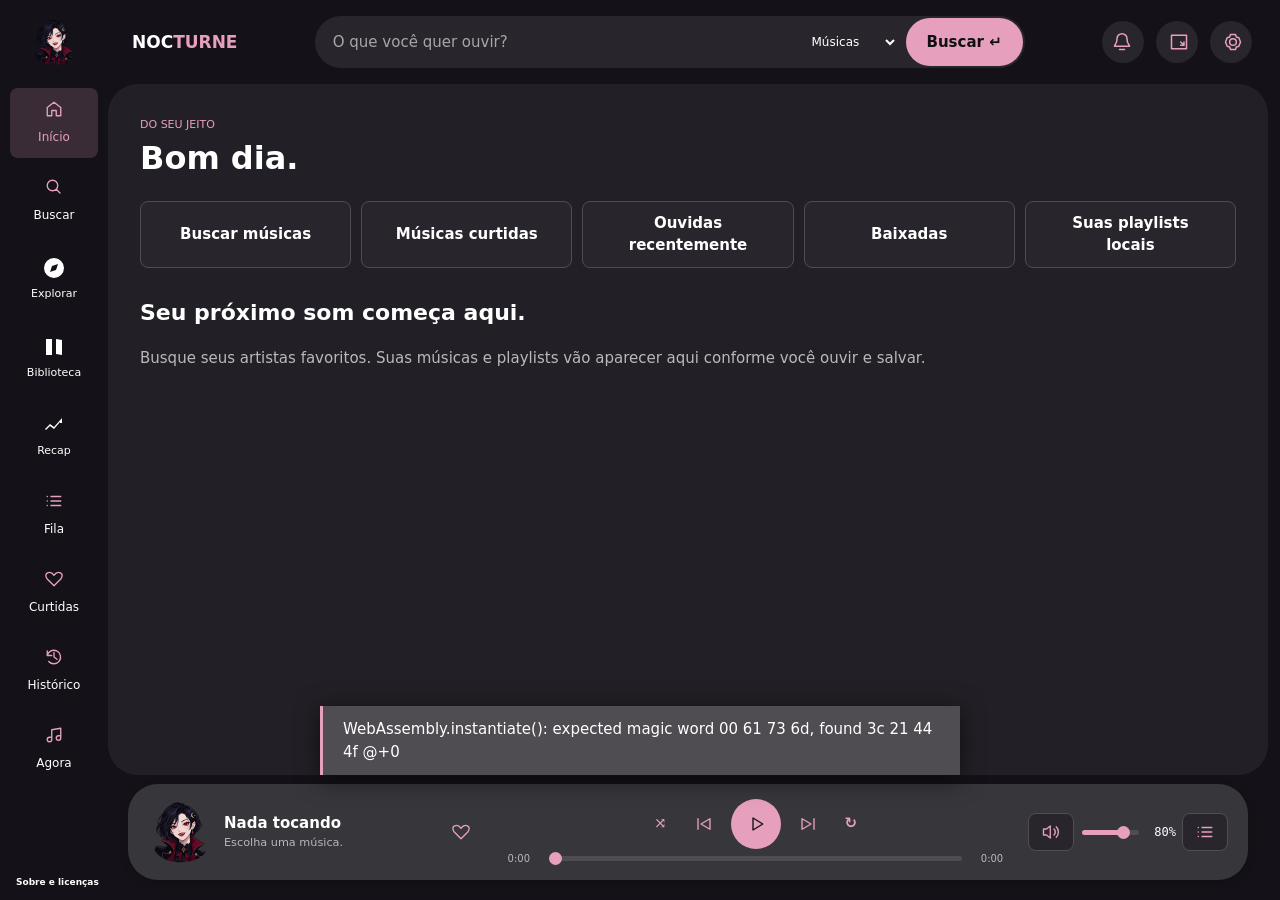
==== commit eff165c1: "Nocturne 0.11 preview: share Meiro YouTube client across Windows and Android Adapt Material 3 naviga" ====
--- a/windows/web/index.html
+++ b/windows/web/index.html
@@ -1,11 +1,11 @@
-<!doctype html><html lang="pt-BR"><head><meta charset="utf-8"><meta name="viewport" content="width=device-width,initial-scale=1"><meta http-equiv="Content-Security-Policy" content="default-src 'self'; font-src 'self'; script-src 'self'; style-src 'self' 'unsafe-inline'; img-src 'self' data: https://*.googleusercontent.com https://*.ggpht.com https://i.ytimg.com; media-src 'self' https://*.googlevideo.com https://offline.yuri.local http://127.0.0.1:*; connect-src https://lrclib.net; frame-src 'none'; base-uri 'none'; form-action 'none'"><title>Yuri Music</title><link rel="stylesheet" href="style.css"><script type="module" src="app.js"></script></head><body class="minimalIcons">
-<header><button id="brand-button" type="button" aria-label="Personalizar cabeça" title="Personalizar cabeça"><img id="brand-icon" src="app-icon.png" alt="Creeper"></button><b>YURI <span>MUSIC</span></b><small>PLAYER / 08.0</small><form id="search"><button id="header-home" type="button" data-page="home" aria-label="Início" title="Início">⌂</button><input id="query" placeholder="O que você quer ouvir?" maxlength="200" required aria-label="Buscar música ou artista"><select id="search-kind" aria-label="Tipo de busca"><option value="songs">Músicas</option><option value="albums">Álbuns</option><option value="artists">Artistas</option></select><button>Buscar ↵</button></form><button id="notifications-open" aria-label="Notificações" title="Notificações"><span class="bell-icon" aria-hidden="true"></span><small id="notifications-badge" hidden></small></button><button id="mini" aria-label="Miniplayer" title="Miniplayer">▣</button><button id="settings-open" aria-label="Configurações" title="Configurações">⚙</button></header>
-<div class="workspace"><aside><nav><button data-page="home">⌂ Início</button><button data-page="search">⌕ Buscar</button><button data-page="likes">♥ Curtidas</button><button data-page="history">◷ Histórico</button><button data-page="queue">≡ Fila</button><button data-page="now">♫ Agora tocando</button></nav><div class="library-heading"><small>SUAS PLAYLISTS</small><button id="new-playlist" aria-label="Criar playlist">＋</button></div><div id="playlists"></div><p class="aside-note">Sua coleção fica neste aparelho.<br>Leve-a com você pelo backup.</p><button id="settings-sidebar">Aparência e configurações</button></aside><main><section id="home" hidden></section>
-<section id="browse"><div id="detail-header" hidden></div><p class="label" id="eyebrow">SEU PRÓXIMO SOM</p><h1 id="heading">Sua música.<br>Seu universo.</h1><p id="intro">Um espaço preto, pixelado e do seu jeito.</p><div class="toolbar"><input id="filter" placeholder="Filtrar esta lista…" aria-label="Filtrar lista"><button id="play-list">▶ Ouvir lista</button><button id="rename-playlist" hidden>Renomear</button><button id="delete-playlist" hidden>Excluir playlist</button><button id="clear-history" hidden>Limpar histórico</button></div><p id="status" role="status">Busque uma música para começar.</p><div id="collections" class="collection-grid"></div><button id="artist-more" hidden>Mais músicas deste artista</button><section id="results" aria-label="Músicas"></section></section>
-<section id="now" hidden><div class="now-layout"><div><img id="large-cover" alt="Capa da faixa" src="app-icon.png"><p class="label">AGORA TOCANDO</p><h1 id="large-title">Seu próximo som.</h1><p id="large-artist">Escolha uma música.</p><button id="now-like">♡ Curtir</button><button id="share">Compartilhar link</button><button id="lyrics-load">Carregar letra</button></div><div><small id="lyrics-credit">Letras via LRCLIB · disponibilidade variável</small><div id="lyrics"><p>Carregue a letra para acompanhar a música.</p></div></div></div></section></main><aside class="now-sidebar"><small>AGORA TOCANDO</small><button id="side-album-cover" class="cover-button"><img id="side-cover" src="app-icon.png" alt="Abrir álbum"></button><h2 id="side-title">Seu próximo som.</h2><button id="side-artist" class="text-link">Escolha uma música</button><button id="side-album" class="text-link">Ver álbum</button><div class="visualizer-box"><canvas id="visualizer" width="480" height="230" aria-label="Visualizador de áudio"></canvas><small id="visualizer-label">ESPECTRO / AO VIVO</small></div><button id="side-now">Abrir agora tocando ↗</button></aside></div>
-<footer><div class="track-info"><img id="cover" src="app-icon.png" alt=""><div><strong id="title">Nada tocando</strong><small id="artist">Escolha uma música.</small></div><button id="like" aria-label="Curtir faixa">♡</button></div><div class="transport"><div><button id="shuffle" title="Aleatório">⤨</button><button id="previous" aria-label="Anterior">◀◀</button><button id="play" aria-label="Reproduzir ou pausar">▶</button><button id="next" aria-label="Próxima">▶▶</button><button id="repeat" title="Repetição">↻</button></div><div class="timeline"><small id="elapsed">0:00</small><input id="seek" type="range" min="0" max="100" value="0" step="0.1" aria-label="Posição da música"><small id="duration">0:00</small></div></div><div class="volume"><button id="mute" aria-label="Silenciar">♫</button><input id="volume" type="range" min="0" max="1" step="0.01" value="0.8" aria-label="Volume"><output id="volume-value" for="volume" aria-live="off">80%</output><button id="queue-open" title="Fila">≡</button></div><button id="mini-exit" hidden>Expandir ↗</button><audio id="audio" preload="none" crossorigin="anonymous"></audio><audio id="audio-next" preload="none" crossorigin="anonymous"></audio></footer>
-<dialog id="settings"><div class="dialog-header"><h2>Do seu jeito.</h2><button data-close="settings">✕</button></div><div class="settings-grid"><section><h3>Aparência</h3><button id="head-settings-open" type="button">Personalizar cabeça</button><label>Cor principal<input id="primary" type="color" value="#000000"></label><label>Cor secundária<input id="accent" type="color" value="#1ed760"></label><div class="swatches" id="swatches"></div><label><input id="autoAccent" type="checkbox"> Usar uma cor da capa</label><label><input id="homeAlbumClick" type="checkbox"> Abrir álbum ao clicar nas músicas da Início</label><p class="hint">Sem álbum disponível, abre as músicas do artista. O botão ▶ sempre toca direto.</p><label><input id="minecraftFont" type="checkbox"> Fonte Minecraft</label><p class="hint">Nos títulos, menus e botões. Músicas, artistas e letras mantêm a fonte legível.</p><label><input id="retro" type="checkbox"> Fonte e bordas retrô</label><label><input id="animations" type="checkbox"> Animações suaves</label><label>Densidade<select id="density"><option value="compact">Compacta</option><option value="normal">Normal</option><option value="spacious">Espaçada</option></select></label><label>Capas <output id="cover-value"></output><input id="coverSize" type="range" min="32" max="96" step="8"></label><label>Letras da interface<input id="fontSize" type="range" min="12" max="22"></label><div id="theme-presets" class="theme-presets"></div><button id="theme-reset">Restaurar preto e verde</button><button id="save-theme">Salvar tema atual</button><div id="themes"></div></section>
-<section id="updates-section"><h3>Atualizações</h3><p>Versão instalada: <b id="updates-current">0.8.0</b></p><p>Última versão: <b id="updates-latest">—</b></p><label><input id="updates-auto" type="checkbox" checked> Verificar automaticamente</label><p class="hint">Verificamos ao abrir e periodicamente com o app aberto. A instalação só começa quando você escolher atualizar. No Android, confirme a instalação na tela do sistema.</p><button id="updates-check">Verificar atualização</button><button id="updates-install" hidden>Atualizar agora</button><progress id="updates-progress" hidden aria-label="Atualização em andamento"></progress><p id="updates-status" class="hint" role="status">Você pode verificar quando quiser.</p></section><section><h3>Som</h3><label><input id="autoRadio" type="checkbox"> Continuar com músicas parecidas fora dos álbuns</label><p class="hint">Adiciona recomendações relacionadas à faixa atual quando a fila está acabando. Álbuns mantêm sua sequência.</p><label><input id="normalize" type="checkbox"> Suavizar picos de volume</label><p class="hint">Compressão suave dos picos, sem aumentar e diminuir o ganho a cada trecho. Não iguala o volume entre gravações.</p><label>Transição entre faixas <output id="fade-value"></output><input id="crossfade" type="range" min="0" max="10" step="1"></label><h4>Visualizador</h4><label><input id="visualizer-enabled" type="checkbox"> Barras pixeladas ao vivo</label><label><input id="reflection" type="checkbox"> Reflexo das barras</label><h4>Equalizador</h4><div id="equalizer"></div><button id="eq-reset">Restaurar equalizador</button><p class="hint" id="audio-info">O processamento de áudio é ativado ao reproduzir.</p></section>
-<section><h3>Enquanto joga</h3><label><input id="discreet" type="checkbox"> Modo discreto, sem efeitos</label><label><input id="minimizeTray" type="checkbox"> Minimizar para a bandeja</label><label><input id="globalHotkeys" type="checkbox"> Atalhos globais</label><p class="hint">Ctrl + Alt + Espaço: pausar<br>Ctrl + Alt + → / ←: próxima / anterior<br>Ctrl + Alt + ↑ / ↓: volume<br>Teclas multimídia também são aceitas.</p><button id="always-top">Alternar sempre por cima</button><button id="mini-settings">Abrir miniplayer</button><h4>Discord</h4><label><input id="discord" type="checkbox"> Mostrar música no Discord</label><label>Application ID (público)<input id="discordId" inputmode="numeric" maxlength="22" placeholder="Preencha quando criar seu app"></label><p class="hint" id="discord-status">Precisa do Discord para PC aberto e de um Application ID próprio. Não use token de conta.</p></section>
-<section><h3>Biblioteca e armazenamento</h3><button id="export">Exportar biblioteca</button><button id="import">Importar / mesclar backup</button><button id="sync-folder">Escolher pasta para sincronização</button><button id="sync-now">Sincronizar agora</button><button id="sync-off">Desligar sincronização</button><p class="hint" id="sync-status">Sem pasta selecionada.</p><p class="hint">Use uma pasta sincronizada por OneDrive, Dropbox ou outro serviço. Em outro PC, escolha a mesma pasta. No Android, escolha o mesmo arquivo por um provedor de arquivos com acesso de leitura e escrita. A sincronização ocorre enquanto o app está aberto.</p><label>Limite do cache de capas<select id="cacheMB"><option value="0">Sem cache em disco</option><option value="16">16 MB</option><option value="64">64 MB</option><option value="128">128 MB</option><option value="256">256 MB</option></select></label><button id="downloads-folder">Abrir pasta de downloads</button><button id="clear-cache">Limpar cache de capas</button><p id="cache-status" class="hint"></p><p class="hint">As músicas não são baixadas para uso offline.</p></section></div><p class="hint">Integração experimental com YouTube Music. Algumas faixas podem falhar ou ficar indisponíveis.</p></dialog>
-<dialog id="notifications-dialog"><div class="dialog-header"><h2>Notificações</h2><button id="notifications-close" aria-label="Fechar notificações">×</button></div><button id="notifications-read-all">Marcar todas como lidas</button><div id="notifications-list"></div><h3>Artistas seguidos</h3><div id="notifications-following"></div><button id="notifications-refresh">Verificar lançamentos</button><p id="notifications-status" class="hint">Verificamos lançamentos ao abrir e a cada 30 minutos com o app aberto. Não são notificações push.</p></dialog><dialog id="name-dialog"><h2 id="name-title">Nome</h2><form id="name-form"><input id="name-input" maxlength="100" required aria-label="Nome"><button>Salvar</button><button type="button" data-close="name-dialog">Cancelar</button></form></dialog><dialog id="add-dialog"><div class="dialog-header"><h2>Adicionar à playlist</h2><button data-close="add-dialog">✕</button></div><div id="add-options"></div><button id="add-new">＋ Nova playlist</button></dialog><div id="update-banner" hidden role="status"><span id="update-banner-text"></span><button id="update-banner-open">Ver atualização</button><button id="update-banner-close" aria-label="Lembrar depois">×</button></div><div id="toast" role="status" hidden></div><dialog id="head-picker" aria-labelledby="head-picker-title"><div class="dialog-header"><h2 id="head-picker-title">Sua cabeça, seu estilo.</h2><button id="head-close" type="button" aria-label="Fechar personalização">✕</button></div><p class="hint">Escolha uma cabeça e como ela recebe as cores.</p><div id="head-options" role="group" aria-label="Cabeças"></div><label>Cor da cabeça<select id="head-mode"><option value="theme">Seguir o tema</option><option value="original">Cor original</option><option value="custom">Cor personalizada</option></select></label><label id="head-custom-label" hidden>Escolha uma cor<input id="head-color" type="color" value="#1ed760"></label><p class="hint">Sua escolha fica salva neste aparelho. No Windows, também muda o ícone da janela enquanto o app está aberto.</p></dialog></body></html>
+<!doctype html><html lang="pt-BR"><head><meta charset="utf-8"><meta name="viewport" content="width=device-width,initial-scale=1"><meta http-equiv="Content-Security-Policy" content="default-src 'self'; font-src 'self'; script-src 'self' 'wasm-unsafe-eval'; style-src 'self' 'unsafe-inline'; img-src 'self' data: https://*.googleusercontent.com https://*.ggpht.com https://i.ytimg.com https://i.scdn.co https://mosaic.scdn.co; media-src 'self' https://*.googlevideo.com https://offline.yuri.local http://127.0.0.1:*; connect-src 'self' https://lrclib.net; frame-src 'none'; base-uri 'none'; form-action 'none'"><title>Nocturne</title><link rel="stylesheet" href="style.css"><link rel="stylesheet" href="meiro.css"><script src="wasm_exec.js"></script><script type="module" src="app.js"></script></head><body class="minimalIcons"><div id="splash" role="status"><img src="mascot.png" alt=""><b>Nocturne</b><small>Preparando sua música…</small></div>
+<header><button id="brand-button" type="button" aria-label="Personalizar mascote" title="Personalizar mascote"><img id="brand-icon" src="app-icon.png" alt="Nocturne"></button><b>NOC<span>TURNE</span></b><small>NOCTURNE / 0.11.0</small><form id="search"><button id="header-home" type="button" data-page="home" aria-label="Início" title="Início">⌂</button><input id="query" placeholder="O que você quer ouvir?" maxlength="200" required aria-label="Buscar música ou artista"><select id="search-kind" aria-label="Tipo de busca"><option value="songs">Músicas</option><option value="albums">Álbuns</option><option value="artists">Artistas</option><option value="playlists">Playlists</option><option value="podcasts">Podcasts</option></select><button type="submit">Buscar ↵</button></form><button id="notifications-open" aria-label="Notificações" title="Notificações"><span class="bell-icon" aria-hidden="true"></span><small id="notifications-badge" hidden></small></button><button id="mini" aria-label="Miniplayer" title="Miniplayer">▣</button><button id="settings-open" aria-label="Configurações" title="Configurações">⚙</button></header>
+<div class="workspace"><aside><nav><button data-page="home">⌂ Início</button><button data-page="search">⌕ Buscar</button><button data-page="likes">♥ Curtidas</button><button data-page="history">◷ Histórico</button><button data-page="queue">≡ Fila</button><button data-page="now">♫ Agora tocando</button></nav><div class="library-heading"><small>SUAS PLAYLISTS</small><button id="new-playlist" aria-label="Criar playlist">＋</button></div><div id="playlists"></div><p class="aside-note">Sua coleção fica neste aparelho.<br>Leve-a com você pelo backup.</p><button id="settings-sidebar">Aparência e configurações</button></aside><main><section id="home" hidden></section>
+<section id="browse"><div id="detail-header" hidden></div><p class="label" id="eyebrow">SEU PRÓXIMO SOM</p><h1 id="heading">Sua música.<br>Seu universo.</h1><p id="intro">Um espaço preto, pixelado e do seu jeito.</p><div class="toolbar"><input id="filter" placeholder="Filtrar esta lista…" aria-label="Filtrar lista"><button id="play-list">▶ Ouvir lista</button><button id="rename-playlist" hidden>Renomear</button><button id="delete-playlist" hidden>Excluir playlist</button><button id="clear-history" hidden>Limpar histórico</button></div><p id="status" role="status">Busque uma música para começar.</p><div id="collections" class="collection-grid"></div><button id="artist-more" hidden>Mais músicas deste artista</button><section id="results" aria-label="Músicas"></section></section>
+<section id="now" hidden><div class="now-layout"><div><img id="large-cover" alt="Capa da faixa" src="app-icon.png"><p class="label">AGORA TOCANDO</p><h1 id="large-title">Seu próximo som.</h1><p id="large-artist">Escolha uma música.</p><button id="now-like">♡ Curtir</button><button id="share">Compartilhar link</button><button id="lyrics-load">Carregar letra</button></div><div><small id="lyrics-credit">Letras via LRCLIB · disponibilidade variável</small><div id="lyrics"><p>Carregue a letra para acompanhar a música.</p></div></div></div></section></main><aside class="now-sidebar"><small>AGORA TOCANDO</small><button id="side-album-cover" class="cover-button"><img id="side-cover" src="app-icon.png" alt="Abrir álbum"></button><h2 id="side-title">Seu próximo som.</h2><button id="side-artist" class="text-link">Escolha uma música</button><button id="side-album" class="text-link">Ver álbum</button><div class="visualizer-box"><canvas id="visualizer" width="480" height="230" aria-label="Visualizador de áudio"></canvas><small id="visualizer-label">ESPECTRO / AO VIVO</small></div><button id="side-now">Abrir agora tocando ↗</button></aside></div>
+<footer><div class="track-info"><img id="cover" src="app-icon.png" alt=""><div><strong id="title">Nada tocando</strong><small id="artist">Escolha uma música.</small></div><button id="like" aria-label="Curtir faixa">♡</button></div><div class="transport"><div><button id="shuffle" title="Aleatório">⤨</button><button id="previous" aria-label="Anterior">◀◀</button><button id="play" aria-label="Reproduzir ou pausar">▶</button><button id="next" aria-label="Próxima">▶▶</button><button id="repeat" title="Repetição">↻</button></div><div class="timeline"><small id="elapsed">0:00</small><input id="seek" type="range" min="0" max="100" value="0" step="0.1" aria-label="Posição da música"><small id="duration">0:00</small></div></div><div class="volume"><button id="mute" aria-label="Silenciar">♫</button><input id="volume" type="range" min="0" max="1" step="0.01" value="0.8" aria-label="Volume"><output id="volume-value" for="volume" aria-live="off">80%</output><button id="queue-open" title="Fila">≡</button></div><button id="mini-exit" hidden>Expandir ↗</button><audio id="audio" preload="none" crossorigin="anonymous"></audio><audio id="audio-next" preload="none" crossorigin="anonymous"></audio></footer>
+<dialog id="settings"><div class="dialog-header"><h2>Do seu jeito.</h2><button data-close="settings">✕</button></div><div class="settings-grid"><section><h3>Aparência</h3><button id="head-settings-open" type="button">Personalizar mascote</button><label>Cor principal<input id="primary" type="color" value="#000000"></label><label>Cor secundária<input id="accent" type="color" value="#1ed760"></label><div class="swatches" id="swatches"></div><label><input id="autoAccent" type="checkbox"> Usar uma cor da capa</label><label><input id="homeAlbumClick" type="checkbox"> Abrir álbum ao clicar nas músicas da Início</label><p class="hint">Sem álbum disponível, abre as músicas do artista. O botão ▶ sempre toca direto.</p><label><input id="minecraftFont" type="checkbox"> Fonte Minecraft</label><p class="hint">Nos títulos, menus e botões. Músicas, artistas e letras mantêm a fonte legível.</p><label><input id="retro" type="checkbox"> Fonte e bordas retrô</label><label><input id="animations" type="checkbox"> Animações suaves</label><label>Densidade<select id="density"><option value="compact">Compacta</option><option value="normal">Normal</option><option value="spacious">Espaçada</option></select></label><label>Capas <output id="cover-value"></output><input id="coverSize" type="range" min="32" max="96" step="8"></label><label>Letras da interface<input id="fontSize" type="range" min="12" max="22"></label><div id="theme-presets" class="theme-presets"></div><button id="theme-reset">Restaurar preto e verde</button><button id="save-theme">Salvar tema atual</button><div id="themes"></div></section>
+<section><h3>Conta YouTube Music</h3><p>Entre na página oficial para acessar recomendações, biblioteca e playlists.</p><button id="yt-login">Entrar com Google / YouTube Music</button><button id="yt-check">Verificar conexão</button><button id="yt-cancel">Cancelar login</button><button id="yt-logout">Sair da conta</button><details><summary>Importar sessão · avançado</summary><p>Use somente sua própria sessão. O valor fica protegido no sistema e nunca aparece no histórico.</p><button id="yt-import">Importar sessão com segurança</button></details><p id="yt-status" class="hint" role="status">Você pode buscar músicas sem entrar. Recursos da conta precisam de uma sessão válida.</p></section><section><h3>Fonte de música</h3><label>Usar<select id="music-source"><option value="spotify">Spotify · integração preservada</option><option value="youtube">YouTube Music · Meiro</option></select></label><button id="spotify-connect">Conectar Spotify</button><button id="spotify-check">Verificar conexão</button><button id="spotify-library">Carregar curtidas do Spotify</button><button id="spotify-disconnect">Desconectar Spotify</button><p id="spotify-connection-status" class="hint">Entre usando a página do Spotify. Sua biblioteca local continua disponível.</p><p class="hint">YouTube Music usa o cliente do Meiro. A integração Spotify anterior continua opcional; equalizador, visualizador e downloads usam áudio YouTube Music.</p></section><section id="updates-section"><h3>Atualizações</h3><p>Versão instalada: <b id="updates-current">0.11.0</b></p><p>Última versão: <b id="updates-latest">—</b></p><label><input id="updates-auto" type="checkbox" checked> Verificar automaticamente</label><p class="hint">Verificamos ao abrir e periodicamente com o app aberto. A instalação só começa quando você escolher atualizar. No Android, confirme a instalação na tela do sistema.</p><button id="updates-check">Verificar atualização</button><button id="updates-install" hidden>Atualizar agora</button><progress id="updates-progress" hidden aria-label="Atualização em andamento"></progress><p id="updates-status" class="hint" role="status">Você pode verificar quando quiser.</p></section><section><h3>Som</h3><label><input id="autoRadio" type="checkbox"> Continuar com músicas parecidas fora dos álbuns</label><p class="hint">Adiciona recomendações relacionadas à faixa atual quando a fila está acabando. Álbuns mantêm sua sequência.</p><label><input id="normalize" type="checkbox"> Suavizar picos de volume</label><p class="hint">Compressão suave dos picos, sem aumentar e diminuir o ganho a cada trecho. Não iguala o volume entre gravações.</p><label>Transição entre faixas <output id="fade-value"></output><input id="crossfade" type="range" min="0" max="10" step="1"></label><h4>Visualizador</h4><label><input id="visualizer-enabled" type="checkbox"> Barras pixeladas ao vivo</label><label><input id="reflection" type="checkbox"> Reflexo das barras</label><h4>Equalizador</h4><div id="equalizer"></div><button id="eq-reset">Restaurar equalizador</button><p class="hint" id="audio-info">O processamento de áudio é ativado ao reproduzir.</p></section>
+<section><h3>Enquanto joga</h3><label><input id="discreet" type="checkbox"> Modo discreto, sem efeitos</label><label><input id="minimizeTray" type="checkbox"> Minimizar para a bandeja</label><label><input id="globalHotkeys" type="checkbox"> Atalhos globais</label><p class="hint">Ctrl + Alt + Espaço: pausar<br>Ctrl + Alt + → / ←: próxima / anterior<br>Ctrl + Alt + ↑ / ↓: volume<br>Teclas multimídia também são aceitas.</p><button id="always-top">Alternar sempre por cima</button><button id="mini-settings">Abrir miniplayer</button><h4>Discord</h4><label><input id="discord" type="checkbox"> Mostrar música no Discord</label><label>Application ID (público)<input id="discordId" inputmode="numeric" maxlength="22" placeholder="Preencha quando criar seu app"></label><p class="hint" id="discord-status">Precisa do Discord para PC aberto e de um Application ID próprio. Não use token de conta.</p></section>
+<section><h3>Biblioteca e armazenamento</h3><button id="export">Exportar biblioteca</button><button id="import">Importar / mesclar backup</button><button id="sync-folder">Escolher pasta para sincronização</button><button id="sync-now">Sincronizar agora</button><button id="sync-off">Desligar sincronização</button><p class="hint" id="sync-status">Sem pasta selecionada.</p><p class="hint">Use uma pasta sincronizada por OneDrive, Dropbox ou outro serviço. Em outro PC, escolha a mesma pasta. No Android, escolha o mesmo arquivo por um provedor de arquivos com acesso de leitura e escrita. A sincronização ocorre enquanto o app está aberto.</p><label>Limite do cache de capas<select id="cacheMB"><option value="0">Sem cache em disco</option><option value="16">16 MB</option><option value="64">64 MB</option><option value="128">128 MB</option><option value="256">256 MB</option></select></label><button id="downloads-folder">Abrir pasta de downloads</button><button id="clear-cache">Limpar cache de capas</button><p id="cache-status" class="hint"></p><p class="hint">As músicas não são baixadas para uso offline.</p></section></div><p class="hint">Integração experimental com YouTube Music. Algumas faixas podem falhar ou ficar indisponíveis.</p></dialog>
+<dialog id="notifications-dialog"><div class="dialog-header"><h2>Notificações</h2><button id="notifications-close" aria-label="Fechar notificações">×</button></div><button id="notifications-read-all">Marcar todas como lidas</button><div id="notifications-list"></div><h3>Artistas seguidos</h3><div id="notifications-following"></div><button id="notifications-refresh">Verificar lançamentos</button><p id="notifications-status" class="hint">Verificamos lançamentos ao abrir e a cada 30 minutos com o app aberto. Não são notificações push.</p></dialog><dialog id="name-dialog"><h2 id="name-title">Nome</h2><form id="name-form"><input id="name-input" maxlength="100" required aria-label="Nome"><button>Salvar</button><button type="button" data-close="name-dialog">Cancelar</button></form></dialog><dialog id="add-dialog"><div class="dialog-header"><h2>Adicionar à playlist</h2><button data-close="add-dialog">✕</button></div><div id="add-options"></div><button id="add-new">＋ Nova playlist</button></dialog><div id="update-banner" hidden role="status"><span id="update-banner-text"></span><button id="update-banner-open">Ver atualização</button><button id="update-banner-close" aria-label="Lembrar depois">×</button></div><div id="toast" role="status" hidden></div><dialog id="head-picker" aria-labelledby="head-picker-title"><div class="dialog-header"><h2 id="head-picker-title">Sua mascote, seu estilo.</h2><button id="head-close" type="button" aria-label="Fechar personalização">✕</button></div><p class="hint">Vampira original do Nocturne. Personalize a cor da roupa.</p><div id="head-options" role="group" aria-label="Mascote"></div><label>Cor da mascote<select id="head-mode"><option value="theme">Seguir o tema</option><option value="original">Cor original</option><option value="custom">Cor personalizada</option></select></label><label id="head-custom-label" hidden>Escolha uma cor<input id="head-color" type="color" value="#1ed760"></label><p class="hint">Sua escolha fica salva neste aparelho. No Windows, também muda o ícone da janela enquanto o app está aberto.</p></dialog><button id="licenses-open" class="about-license">Sobre e licenças</button><dialog id="licenses"><h2>Nocturne</h2><p>Cliente YouTube Music de Meiro, elianiva e colaboradores. GNU GPL versão 3. Adaptação Nocturne.</p><p>Software livre, sem garantia. O código-fonte correspondente e a licença acompanham o aplicativo.</p><button id="license-read">Ler a GPLv3</button><div id="license-content"></div><button data-close="licenses">Fechar</button></dialog></body></html>
--- a/windows/web/style.css
+++ b/windows/web/style.css
@@ -1,53 +1,53 @@
-:root{--accent:#1ed760;--cover:56px;--font:15px;--row:10px;color-scheme:dark}*{box-sizing:border-box}body{margin:0;background:var(--primary);color:var(--text);font:var(--font)/1.5 system-ui}body.retro{font-family:Consolas,'Courier New',monospace}button,input,select{font:inherit}button{cursor:pointer;background:var(--raised);color:var(--text);border:1px solid var(--border);border-radius:5px;padding:9px 13px}button:hover,button.active{border-color:var(--accent-readable);color:var(--accent-readable)}button:disabled{opacity:.4;cursor:wait}input,select{background:var(--raised);color:var(--text);border:1px solid var(--border);padding:10px;min-width:0}input[type=checkbox],input[type=range]{accent-color:var(--accent-readable)}input[type=range]{padding:0;cursor:pointer}input[type=color]{width:46px;padding:3px}body.retro button,body.retro input,body.retro select{border-radius:0}body.animations:not(.discreet) button{transition:background .15s,color .15s}header{height:80px;display:flex;align-items:center;gap:12px;padding:16px 24px;border-bottom:1px solid var(--border)}header>img{width:32px;image-rendering:pixelated}header b{white-space:nowrap;font:700 19px monospace}span,.label{color:var(--accent-readable)}small{color:var(--muted);font-size:.75em}header>small{font:10px monospace;letter-spacing:2px}form{display:flex;gap:8px}header form{max-width:620px;flex:1;margin:auto}#query{width:100%}header form button,#play,#name-form button:first-of-type{background:var(--accent);color:var(--primary);border-color:transparent;font-weight:700}.workspace{display:grid;grid-template-columns:230px 1fr;height:calc(100vh - 194px);gap:8px;padding:8px}aside,main{background:var(--surface);border:1px solid var(--border);overflow:auto}aside{padding:18px 12px;display:flex;flex-direction:column}nav{display:grid;gap:6px}nav button{border-color:transparent;background:none;text-align:left}nav button.active{background:var(--raised);color:var(--accent-readable)}.library-heading{display:flex;align-items:center;justify-content:space-between;margin:24px 0 8px}.library-heading button{border:0}.aside-note{font-size:.7em;color:var(--subtle);margin-top:auto;padding-top:25px}#playlists{display:grid;gap:6px}#playlists button{overflow:hidden;text-overflow:ellipsis;white-space:nowrap;text-align:left;background:none;border:0}#settings-sidebar{font-size:.75em}main{padding:32px 36px}h1{font-size:clamp(26px,3.2vw,48px);line-height:1.1;margin:14px 0 20px;letter-spacing:-1px}p{color:var(--muted)}.label{font:11px monospace;letter-spacing:3px}.toolbar{display:flex;gap:8px;flex-wrap:wrap;margin-top:26px}.toolbar input{flex:1;max-width:330px}#status{min-height:22px;font-size:.8em;margin:18px 0}#results{display:grid;gap:5px}.song{display:flex;align-items:center;gap:12px;background:var(--raised);padding:var(--row);border:1px solid transparent;border-bottom-color:var(--hover)}.song.active{border-left-color:var(--accent-readable);background:color-mix(in srgb,var(--accent) 12%,var(--primary))}.song.dragging{opacity:.4}.song img{height:var(--cover);width:var(--cover);object-fit:cover;flex-shrink:0}.song .song-play{flex:1;text-align:left;border:0;background:none;min-width:70px;padding:0}.song strong,.song small{display:block;overflow:hidden;text-overflow:ellipsis;white-space:nowrap}.song .actions{display:flex;gap:4px}.song .actions button{padding:7px 9px;background:none}.row-number{font-size:.7em;width:23px;color:var(--subtle)}.duration-label{min-width:40px;text-align:right}footer{height:106px;display:flex;align-items:center;gap:20px;padding:12px 22px;background:var(--surface);border-top:1px solid var(--border)}.track-info{width:30%;display:flex;align-items:center;gap:12px;min-width:0}.track-info img{width:54px;height:54px;object-fit:cover}.track-info div{min-width:0;flex:1}.track-info strong,.track-info small{display:block;overflow:hidden;white-space:nowrap;text-overflow:ellipsis}.track-info button{border:0;background:none;color:var(--accent-readable);font-size:21px}.transport{flex:1;text-align:center}.transport>div:first-child{display:flex;justify-content:center;gap:10px;align-items:center}.transport button{background:none;border:0;padding:5px 10px}#play{width:38px;height:38px;border-radius:50%;padding:0}.timeline{display:flex;align-items:center;gap:12px;margin-top:10px}.timeline input{width:100%}.timeline small{font-size:10px;min-width:32px}.volume{display:flex;align-items:center;gap:6px;width:180px}.volume input{width:90px}audio{display:none}.now-layout{display:grid;grid-template-columns:minmax(200px,1fr) minmax(200px,1fr);gap:40px;max-width:1000px;margin:auto}.now-layout img{max-width:420px;width:100%;aspect-ratio:1;object-fit:cover}#lyrics{max-height:60vh;overflow:auto;padding:20px 4px}#lyrics p{font-size:1.3em;color:var(--muted)}#lyrics p.current{color:var(--accent-readable);font-weight:700}dialog{background:var(--raised);color:var(--text);border:1px solid var(--border);max-width:1050px;width:90%;max-height:90vh;padding:24px}dialog::backdrop{background:#000b}.dialog-header{display:flex;align-items:center;justify-content:space-between}.dialog-header h2{margin:0}.settings-grid{display:grid;grid-template-columns:1fr 1fr;gap:22px}.settings-grid section{padding:16px;border:1px solid var(--border)}.settings-grid h3{color:var(--accent-readable);margin-top:0}label{display:flex;align-items:center;justify-content:space-between;gap:12px;margin:14px 0}label input[type=checkbox]{margin-right:auto;order:2}label input[type=range]{max-width:150px}label input:not([type]){max-width:200px}.hint{font-size:.75em;color:var(--muted);line-height:1.6}.swatches{display:flex;gap:8px}.swatches button{width:28px;height:28px;padding:0;background:var(--swatch)}#equalizer label{font-size:.8em}#themes button{margin:4px}.theme-row{display:flex;align-items:center;justify-content:space-between}.theme-row button:first-child{flex:1;text-align:left}#name-dialog{max-width:450px}#name-form{flex-wrap:wrap}#name-input{width:100%}#add-dialog{max-width:450px}#add-options{display:grid;gap:8px;margin:18px 0}#toast{position:fixed;bottom:125px;left:50%;transform:translateX(-50%);padding:12px 20px;max-width:85vw;background:var(--border);border-left:3px solid var(--accent);box-shadow:0 4px 24px #0009;z-index:20}.discreet *{animation:none!important;transition:none!important}.mini header,.mini .workspace,.mini .volume,.mini .timeline,.mini #shuffle,.mini #repeat{display:none}.mini footer{height:100vh;padding:10px;gap:8px}.mini .track-info{width:54%;gap:8px}.mini .track-info img{width:42px;height:42px}.mini .track-info strong{font-size:12px}.mini .track-info small{font-size:10px}.mini .transport{flex:none}.mini .transport>div:first-child{gap:0}.mini .transport button{font-size:12px;padding:4px}.mini #mini-exit{display:block;font-size:10px;padding:5px}.mini #play{width:30px;height:30px}@media(max-width:850px){header>small{display:none}.workspace{grid-template-columns:170px 1fr}main{padding:24px 18px}.volume{width:100px}.volume input{width:55px}.song .duration-label,.row-number{display:none}.settings-grid{grid-template-columns:1fr}.now-layout{gap:20px}header{padding:14px}}@media(max-width:600px){header{height:110px;flex-wrap:wrap;gap:8px}header form{order:3;width:100%;max-width:none;flex-basis:100%}header b{flex:1}header>img{width:25px}header button{padding:6px 9px}.workspace{height:calc(100vh - 245px);grid-template-columns:1fr;display:block;padding-top:48px;position:relative}aside{position:absolute;top:0;left:0;right:0;height:44px;padding:0;overflow-x:auto}aside nav{display:flex;white-space:nowrap}aside nav button{font-size:12px;padding:10px}aside>*:not(nav){display:none}main{height:100%;padding:18px 12px}.song{gap:8px}.song .actions button{padding:5px}.song .actions button.share-row{display:none}.song img{width:42px;height:42px}.song small{font-size:10px}.toolbar button{font-size:12px}footer{height:127px;padding:8px 12px;flex-wrap:wrap;gap:5px}.track-info{width:65%;flex:1}.track-info img{width:36px;height:36px}.track-info strong{font-size:12px}.volume{width:90px}.transport{flex-basis:100%;display:flex;align-items:center;gap:10px}.transport>div:first-child{gap:0}.transport .timeline{flex:1;margin:0;gap:4px}.timeline small{font-size:9px;min-width:26px}#play{width:30px;height:30px}.now-layout{grid-template-columns:1fr}.now-layout img{max-width:240px}#lyrics{max-height:none}.settings-grid section{padding:10px}dialog{width:96%;padding:14px}.song .actions .move{display:none}#toast{bottom:145px}}
-
-.workspace{grid-template-columns:215px minmax(0,1fr) 285px}.now-sidebar{padding:18px;gap:8px}.now-sidebar>small{font-size:10px;letter-spacing:2px}.cover-button{padding:0;margin-top:12px;background:none;border:0}.cover-button img{width:100%;aspect-ratio:1;object-fit:cover;display:block}.now-sidebar h2{font-size:22px;line-height:1.2;margin:12px 0 0}.text-link{background:none;border:0;text-align:left;padding:4px 0;color:var(--muted)}.text-link:hover{color:var(--accent-readable);text-decoration:underline}.visualizer-box{background:var(--primary);padding:10px 0;margin-top:22px}.visualizer-box canvas{display:block;width:100%;height:auto}.visualizer-box small{font:9px monospace;letter-spacing:2px;color:var(--subtle)}.discreet .visualizer-box{display:none}.collection-grid{display:grid;grid-template-columns:repeat(auto-fill,minmax(135px,1fr));gap:15px;margin:20px 0}.collection{padding:10px;text-align:left;background:var(--raised)}.collection img{width:100%;aspect-ratio:1;object-fit:cover}.collection b,.collection small{display:block;margin-top:8px}.detail-hero{display:flex;gap:25px;align-items:end;margin-bottom:24px}.detail-hero img{width:180px;aspect-ratio:1;object-fit:cover}.detail-hero p{font-size:12px;max-height:110px;overflow:auto}.detail-hero h2{font-size:30px;margin:5px 0}header form select{max-width:110px;font-size:12px}.album-row{font-size:11px;color:var(--muted)}.artist-link{cursor:pointer}.artist-link:hover{color:var(--accent-readable);text-decoration:underline}@media(max-width:1150px){.workspace{grid-template-columns:185px minmax(0,1fr) 230px}.now-sidebar{padding:12px}main{padding:25px 20px}.song{gap:8px}.song .actions button{padding:6px}.song .actions .share-row{display:none}}@media(max-width:950px){.workspace{grid-template-columns:170px minmax(0,1fr)}.now-sidebar{display:none}}@media(max-width:600px){.workspace{display:block}.now-sidebar{display:none}header form select{max-width:80px}.detail-hero img{width:110px}.detail-hero{gap:15px}.detail-hero h2{font-size:24px}}
-
-
-.now-layout .visualizer-box{max-width:420px}.now-layout .visualizer-box canvas{width:100%;height:auto}
-
-/* Keep the search controls readable without wrapping or shrinking labels. */
-header form{min-width:0;align-items:stretch}header form #query{flex:1 1 0;width:0;min-width:0}header form select{flex:0 0 100px;width:100px;max-width:none}header form button{flex:0 0 auto;white-space:nowrap}
-@media(min-width:601px) and (max-width:1100px){header{height:124px;flex-wrap:wrap;gap:8px;padding:10px 16px}header b{flex:1}header>small{display:none}header form{order:3;flex:1 0 100%;width:100%;max-width:none;margin:0;height:44px}.workspace{height:calc(100vh - 238px)}}
-@media(max-width:600px){header form select{flex-basis:90px;width:90px}header form button{padding:8px 10px}}
-
-.volume{width:228px;flex-shrink:0}.volume #volume{min-width:35px;flex:1}.volume output{min-width:4ch;text-align:right;color:var(--text);font:12px monospace;font-variant-numeric:tabular-nums}.pixel-icon::before{content:'';display:inline-block;width:20px;height:20px;background:currentColor;mask:var(--pixel) center/contain no-repeat;image-rendering:pixelated;vertical-align:middle;flex-shrink:0}nav button.pixel-icon{display:flex;align-items:center;gap:10px}.pixel-only{font-size:0!important}.pixel-only::before{width:18px;height:18px}#mobile-nav span.pixel-icon{font-size:0!important}#mobile-nav span.pixel-icon::before{width:24px;height:24px}@media(max-width:950px){.volume{width:190px}.volume input{width:50px}}@media(max-width:600px){.volume{width:170px}.volume input{width:40px}}
-
-.pixel-icon::before{width:18px;height:18px}#mobile-nav span.pixel-icon::before{width:20px;height:20px}
-
-
-@font-face{font-family:YuriMinecraft;src:url('fonts/Minecraft.ttf') format('truetype');font-weight:400;font-style:normal;font-display:swap}
-body.minecraftFont header b,body.minecraftFont h1,body.minecraftFont h2,body.minecraftFont h3,body.minecraftFont h4,body.minecraftFont button:not(.pixel-only),body.minecraftFont summary{font-family:YuriMinecraft,system-ui,sans-serif;font-weight:400;letter-spacing:0;line-height:1.45}
-body.minecraftFont .song .song-play,body.minecraftFont .song .song-play *,body.minecraftFont .track-info strong,body.minecraftFont .track-info small,body.minecraftFont #large-title,body.minecraftFont #large-artist,body.minecraftFont #side-title,body.minecraftFont #side-artist,body.minecraftFont #lyrics p,body.minecraftFont .collection b,body.minecraftFont .collection small,body.minecraftFont #playlists button,body.minecraftFont .mobile-playlist-row,body.minecraftFont .detail-hero h2{font-family:system-ui,sans-serif;font-weight:inherit;letter-spacing:normal}
-
-#settings-open.pixel-icon::before,#mini.pixel-icon::before{width:20px;height:20px}#mini-settings.pixel-icon,#mobile-pip.pixel-icon{display:inline-flex;align-items:center;justify-content:center;gap:7px}
-
-body.minimalIcons button,body.minimalIcons input,body.minimalIcons select{border-radius:8px}body.minimalIcons nav button{font-family:system-ui,sans-serif;font-weight:500}body.minimalIcons #play,body.minimalIcons #mobile-play{border-radius:50%}.home-shortcuts{display:grid;grid-template-columns:repeat(auto-fit,minmax(150px,1fr));gap:12px;margin:24px 0 32px}.home-shortcuts button{text-align:left;min-height:64px;background:var(--raised);padding:16px}.home-cards{display:grid;grid-template-columns:repeat(auto-fill,minmax(135px,1fr));gap:16px;margin:18px 0 32px}.home-card{min-width:0;text-align:left;border:0;background:var(--raised);padding:12px}.home-card img{width:100%;aspect-ratio:1;object-fit:cover}.home-card strong,.home-card small{display:block;overflow:hidden;text-overflow:ellipsis;white-space:nowrap;margin-top:8px;font-family:system-ui,sans-serif}.home-card small{margin-top:4px}#home h2{font-size:22px}@media(max-width:600px){.home-shortcuts{grid-template-columns:repeat(2,minmax(0,1fr));gap:8px}.home-shortcuts button{font-size:13px;padding:12px}.home-cards{grid-template-columns:repeat(2,minmax(0,1fr));gap:10px}#home h1{font-size:26px}}
-body.minimalIcons:not(.minecraftFont) button:not(.pixel-only){font-family:system-ui,sans-serif}
-
-:root{--primary:#000;--surface:#0b0b0b;--raised:#151515;--hover:#222;--border:#404040;--text:#fff;--muted:#b3b3b3;--subtle:#999;--accent-text:#111;--accent-readable:#1ed760}header form button,#play,#name-form button:first-of-type,#mobile-search-zone form>button,.mobile-compact-actions #mobile-play,#mobile-full-controls #play{color:var(--accent-text)}.theme-presets{display:flex;gap:6px;flex-wrap:wrap;margin:16px 0}.theme-presets button{font-size:12px}#theme-reset{margin:6px 0}body,dialog,button,input,select{color:var(--text)}::placeholder{color:var(--subtle)}#toast{color:var(--text)}.volume output{color:var(--text)}
-
-/* Theme the range widgets explicitly; native controls can ignore dark accents. */
-input[type=range]{appearance:none;-webkit-appearance:none;background:transparent;border:0;height:24px;accent-color:var(--accent-readable)}input[type=range]::-webkit-slider-runnable-track{height:5px;border-radius:8px;background:linear-gradient(to right,var(--accent-readable) 0%,var(--accent-readable) var(--range-fill,0%),var(--border) var(--range-fill,0%),var(--border) 100%)}input[type=range]::-webkit-slider-thumb{-webkit-appearance:none;width:13px;height:13px;margin-top:-4px;border-radius:50%;border:0;background:var(--accent-readable)}input[type=range]::-moz-range-track{height:5px;border-radius:8px;background:var(--border)}input[type=range]::-moz-range-progress{height:5px;border-radius:8px;background:var(--accent-readable)}input[type=range]::-moz-range-thumb{width:13px;height:13px;border-radius:50%;border:0;background:var(--accent-readable)}input[type=range]:focus-visible{outline:2px solid var(--accent-readable);outline-offset:3px}input[type=checkbox]{accent-color:var(--accent-readable)}nav button.pixel-icon::before,.transport button:not(#play),#settings-open,#mini,#mute,#queue-open,.track-info #like{color:var(--accent-readable)}nav button.active{border-color:var(--accent-readable)}#mobile-nav button.active>span{color:var(--accent-readable)}.song.active{background:color-mix(in srgb,var(--accent) 12%,var(--surface));border-left-color:var(--accent-readable)}.mobile-search-tabs button.active{color:var(--accent-text)}
-
-#update-banner:not([hidden]){position:fixed;z-index:40;left:50%;bottom:125px;transform:translateX(-50%);display:flex;align-items:center;gap:10px;width:max-content;max-width:92vw;padding:12px;background:var(--raised);color:var(--text);border:1px solid var(--accent-readable);border-radius:12px;box-shadow:0 6px 30px #0006;font:13px system-ui}#updates-progress:not([hidden]){display:block;width:100%;margin:16px 0;accent-color:var(--accent-readable)}#updates-install{margin:5px;background:var(--accent);color:var(--accent-text)}@media(max-width:600px){#update-banner:not([hidden]){bottom:155px;flex-wrap:wrap;justify-content:center;font-size:12px}.mini #update-banner{display:none!important}}
-
-#notifications-open{position:relative;flex:none;width:44px;height:42px;padding:10px;color:var(--accent-readable)}.bell-icon{display:block;width:20px;height:20px;background:currentColor;mask:url('data:image/svg+xml,%3Csvg xmlns="http://www.w3.org/2000/svg" viewBox="0 0 24 24"%3E%3Cpath d="M18 8a6 6 0 0 0-12 0c0 7-3 7-3 9h18c0-2-3-2-3-9ZM9 21h6" fill="none" stroke="black" stroke-width="1.8" stroke-linecap="round" stroke-linejoin="round"/%3E%3C/svg%3E') center/contain no-repeat}#notifications-badge:not([hidden]){position:absolute;right:-5px;top:-6px;border-radius:20px;padding:2px 5px;min-width:18px;background:var(--accent);color:var(--accent-text);font:700 10px system-ui}#notifications-dialog{max-width:650px}#notifications-list{display:grid;gap:10px;margin:18px 0}.notice{padding:14px;background:var(--surface);border:1px solid var(--border);border-radius:10px}.notice.unread{border-left:3px solid var(--accent-readable)}.notice h3{margin:0;font:600 15px system-ui}.notice p{margin:8px 0}.notice small{display:block;margin-bottom:10px}.notice button{margin:3px;font-size:12px}.following-row{display:flex;justify-content:space-between;gap:8px;margin:8px 0}.following-row button:first-child{min-width:0;overflow:hidden;text-overflow:ellipsis;text-align:left}#follow-artist{margin-top:14px;color:var(--accent-readable);border-color:var(--accent-readable)}.mini #notifications-dialog{display:none}header b{min-width:0}@media(max-width:600px){#notifications-open{width:36px;height:38px;padding:8px}#notifications-list button{font-size:12px}.following-row button{font-size:12px}header b{font-size:16px}}
-
-.home-card{position:relative}.home-card .home-open{display:block;width:100%;padding:0;border:0;background:none;color:var(--text);text-align:left;min-width:0;border-radius:0}.home-card .home-open:hover{color:var(--text)}.home-card .home-open:focus-visible{outline:2px solid var(--accent-readable);outline-offset:4px}.home-card .home-play{position:absolute;top:20px;right:20px;width:34px;height:34px;min-height:34px;padding:0;border:0;border-radius:50%;background:var(--accent);color:var(--accent-text);box-shadow:0 2px 8px #0006;opacity:0;z-index:1}.home-card:hover .home-play,.home-card:focus-within .home-play{opacity:1}@media(hover:none),(max-width:600px){.home-card .home-play{opacity:1;top:16px;right:16px}}
-
-.music-title-link:not([aria-disabled=true]){cursor:pointer}.music-title-link:not([aria-disabled=true]):hover,.music-title-link:not([aria-disabled=true]):focus-visible{color:var(--accent-readable);text-decoration:underline;text-underline-offset:3px}.music-title-link:focus-visible{outline:2px solid var(--accent-readable);outline-offset:3px}
-
-#search #header-home{flex:0 0 44px;width:44px;min-width:44px;padding:10px;background:var(--raised);color:var(--accent-readable);border:1px solid var(--border);border-radius:50%}#search #header-home:hover,#search #header-home.active{border-color:var(--accent-readable);background:var(--hover)}#search #header-home::before{width:20px;height:20px}
-
-.home-card.active,.song.active{box-shadow:inset 0 0 0 2px var(--accent);border-radius:0}.song.active{border-color:var(--accent)}
-
-/* Track titles follow the selected accent on pointer hover and keyboard focus. */
-.song:hover .song-play strong,.song .song-play:focus-visible strong,.home-card:hover .home-open strong,.home-card .home-open:focus-visible strong{color:var(--accent-readable)}
-
-#brand-button{flex:none;display:grid;place-items:center;width:40px;height:40px;min-width:40px;padding:4px;background:none;border:1px solid transparent;border-radius:6px}#brand-button:hover,#brand-button:focus-visible{border-color:var(--accent-readable)}#brand-icon{width:32px;height:32px;image-rendering:pixelated}#head-picker{max-width:470px}#head-options{display:grid;grid-template-columns:repeat(4,minmax(0,1fr));gap:10px;margin:20px 0}#head-options button{display:grid;justify-items:center;gap:9px;min-width:0;padding:10px 5px}#head-options img{width:64px;max-width:100%;aspect-ratio:1;image-rendering:pixelated}#head-options span{font:12px system-ui;color:var(--text)}#head-options button[aria-pressed=true]{border-color:var(--accent-readable);box-shadow:inset 0 0 0 1px var(--accent-readable)}#head-picker [hidden]{display:none!important}@media(max-width:600px){#brand-button{width:34px;height:36px;min-width:34px}#brand-icon{width:26px;height:26px}#head-options{grid-template-columns:repeat(2,minmax(0,1fr))}}
-
-/* Highlight the whole track, matching the current-track frame. */
-.home-card.active,.song:focus-within,.home-card:focus-within{background:color-mix(in srgb,var(--accent) 12%,var(--surface));box-shadow:inset 0 0 0 2px var(--accent);border-radius:0}.song:focus-within{border-color:var(--accent)}
-@media(hover:hover){.song:hover,.home-card:hover{background:color-mix(in srgb,var(--accent) 12%,var(--surface));box-shadow:inset 0 0 0 2px var(--accent);border-radius:0}.song:hover{border-color:var(--accent)}}
-
-#window-controls[hidden],#window-grips[hidden]{display:none!important}#window-controls{position:fixed;right:0;top:0;display:flex;z-index:40;height:32px;background:var(--primary)}#window-controls button{width:46px;height:32px;padding:0;border:0;border-radius:0!important;background:none;color:var(--text);font:18px system-ui}#window-controls button:hover{background:var(--hover)}#window-controls button[data-window-action=close]:hover{background:#c42b1c;color:white}.desktop-chrome header{padding-right:150px}.desktop-chrome header>b,.desktop-chrome header>small{user-select:none}#window-grips>div{position:fixed;z-index:50}#window-grips [data-edge=top],#window-grips [data-edge=bottom]{left:8px;right:8px;height:5px;cursor:ns-resize}#window-grips [data-edge=top]{top:0}#window-grips [data-edge=bottom]{bottom:0}#window-grips [data-edge=left],#window-grips [data-edge=right]{top:8px;bottom:8px;width:5px;cursor:ew-resize}#window-grips [data-edge=left]{left:0}#window-grips [data-edge=right]{right:0}#window-grips [data-edge*=top-],#window-grips [data-edge*=bottom-]{width:8px;height:8px}#window-grips [data-edge=top-left]{top:0;left:0;cursor:nwse-resize}#window-grips [data-edge=top-right]{top:0;right:0;cursor:nesw-resize}#window-grips [data-edge=bottom-left]{bottom:0;left:0;cursor:nesw-resize}#window-grips [data-edge=bottom-right]{bottom:0;right:0;cursor:nwse-resize}.desktop-chrome.mini footer{padding-top:32px}.desktop-chrome.mini #window-controls{height:26px}.desktop-chrome.mini #window-controls button{height:26px;width:34px}
+:root{--accent:#1ed760;--cover:56px;--font:15px;--row:10px;color-scheme:dark}*{box-sizing:border-box}body{margin:0;background:var(--primary);color:var(--text);font:var(--font)/1.5 system-ui}body.retro{font-family:Consolas,'Courier New',monospace}button,input,select{font:inherit}button{cursor:pointer;background:var(--raised);color:var(--text);border:1px solid var(--border);border-radius:5px;padding:9px 13px}button:hover,button.active{border-color:var(--accent-readable);color:var(--accent-readable)}button:disabled{opacity:.4;cursor:wait}input,select{background:var(--raised);color:var(--text);border:1px solid var(--border);padding:10px;min-width:0}input[type=checkbox],input[type=range]{accent-color:var(--accent-readable)}input[type=range]{padding:0;cursor:pointer}input[type=color]{width:46px;padding:3px}body.retro button,body.retro input,body.retro select{border-radius:0}body.animations:not(.discreet) button{transition:background .15s,color .15s}header{height:80px;display:flex;align-items:center;gap:12px;padding:16px 24px;border-bottom:1px solid var(--border)}header>img{width:32px;image-rendering:pixelated}header b{white-space:nowrap;font:700 19px monospace}span,.label{color:var(--accent-readable)}small{color:var(--muted);font-size:.75em}header>small{font:10px monospace;letter-spacing:2px}form{display:flex;gap:8px}header form{max-width:620px;flex:1;margin:auto}#query{width:100%}header form button,#play,#name-form button:first-of-type{background:var(--accent);color:var(--primary);border-color:transparent;font-weight:700}.workspace{display:grid;grid-template-columns:230px 1fr;height:calc(100vh - 194px);gap:8px;padding:8px}aside,main{background:var(--surface);border:1px solid var(--border);overflow:auto}aside{padding:18px 12px;display:flex;flex-direction:column}nav{display:grid;gap:6px}nav button{border-color:transparent;background:none;text-align:left}nav button.active{background:var(--raised);color:var(--accent-readable)}.library-heading{display:flex;align-items:center;justify-content:space-between;margin:24px 0 8px}.library-heading button{border:0}.aside-note{font-size:.7em;color:var(--subtle);margin-top:auto;padding-top:25px}#playlists{display:grid;gap:6px}#playlists button{overflow:hidden;text-overflow:ellipsis;white-space:nowrap;text-align:left;background:none;border:0}#settings-sidebar{font-size:.75em}main{padding:32px 36px}h1{font-size:clamp(26px,3.2vw,48px);line-height:1.1;margin:14px 0 20px;letter-spacing:-1px}p{color:var(--muted)}.label{font:11px monospace;letter-spacing:3px}.toolbar{display:flex;gap:8px;flex-wrap:wrap;margin-top:26px}.toolbar input{flex:1;max-width:330px}#status{min-height:22px;font-size:.8em;margin:18px 0}#results{display:grid;gap:5px}.song{display:flex;align-items:center;gap:12px;background:var(--raised);padding:var(--row);border:1px solid transparent;border-bottom-color:var(--hover)}.song.active{border-left-color:var(--accent-readable);background:color-mix(in srgb,var(--accent) 12%,var(--primary))}.song.dragging{opacity:.4}.song img{height:var(--cover);width:var(--cover);object-fit:cover;flex-shrink:0}.song .song-play{flex:1;text-align:left;border:0;background:none;min-width:70px;padding:0}.song strong,.song small{display:block;overflow:hidden;text-overflow:ellipsis;white-space:nowrap}.song .actions{display:flex;gap:4px}.song .actions button{padding:7px 9px;background:none}.row-number{font-size:.7em;width:23px;color:var(--subtle)}.duration-label{min-width:40px;text-align:right}footer{height:106px;display:flex;align-items:center;gap:20px;padding:12px 22px;background:var(--surface);border-top:1px solid var(--border)}.track-info{width:30%;display:flex;align-items:center;gap:12px;min-width:0}.track-info img{width:54px;height:54px;object-fit:cover}.track-info div{min-width:0;flex:1}.track-info strong,.track-info small{display:block;overflow:hidden;white-space:nowrap;text-overflow:ellipsis}.track-info button{border:0;background:none;color:var(--accent-readable);font-size:21px}.transport{flex:1;text-align:center}.transport>div:first-child{display:flex;justify-content:center;gap:10px;align-items:center}.transport button{background:none;border:0;padding:5px 10px}#play{width:38px;height:38px;border-radius:50%;padding:0}.timeline{display:flex;align-items:center;gap:12px;margin-top:10px}.timeline input{width:100%}.timeline small{font-size:10px;min-width:32px}.volume{display:flex;align-items:center;gap:6px;width:180px}.volume input{width:90px}audio{display:none}.now-layout{display:grid;grid-template-columns:minmax(200px,1fr) minmax(200px,1fr);gap:40px;max-width:1000px;margin:auto}.now-layout img{max-width:420px;width:100%;aspect-ratio:1;object-fit:cover}#lyrics{max-height:60vh;overflow:auto;padding:20px 4px}#lyrics p{font-size:1.3em;color:var(--muted)}#lyrics p.current{color:var(--accent-readable);font-weight:700}dialog{background:var(--raised);color:var(--text);border:1px solid var(--border);max-width:1050px;width:90%;max-height:90vh;padding:24px}dialog::backdrop{background:#000b}.dialog-header{display:flex;align-items:center;justify-content:space-between}.dialog-header h2{margin:0}.settings-grid{display:grid;grid-template-columns:1fr 1fr;gap:22px}.settings-grid section{padding:16px;border:1px solid var(--border)}.settings-grid h3{color:var(--accent-readable);margin-top:0}label{display:flex;align-items:center;justify-content:space-between;gap:12px;margin:14px 0}label input[type=checkbox]{margin-right:auto;order:2}label input[type=range]{max-width:150px}label input:not([type]){max-width:200px}.hint{font-size:.75em;color:var(--muted);line-height:1.6}.swatches{display:flex;gap:8px}.swatches button{width:28px;height:28px;padding:0;background:var(--swatch)}#equalizer label{font-size:.8em}#themes button{margin:4px}.theme-row{display:flex;align-items:center;justify-content:space-between}.theme-row button:first-child{flex:1;text-align:left}#name-dialog{max-width:450px}#name-form{flex-wrap:wrap}#name-input{width:100%}#add-dialog{max-width:450px}#add-options{display:grid;gap:8px;margin:18px 0}#toast{position:fixed;bottom:125px;left:50%;transform:translateX(-50%);padding:12px 20px;max-width:85vw;background:var(--border);border-left:3px solid var(--accent);box-shadow:0 4px 24px #0009;z-index:20}.discreet *{animation:none!important;transition:none!important}.mini header,.mini .workspace,.mini .volume,.mini .timeline,.mini #shuffle,.mini #repeat{display:none}.mini footer{height:100vh;padding:10px;gap:8px}.mini .track-info{width:54%;gap:8px}.mini .track-info img{width:42px;height:42px}.mini .track-info strong{font-size:12px}.mini .track-info small{font-size:10px}.mini .transport{flex:none}.mini .transport>div:first-child{gap:0}.mini .transport button{font-size:12px;padding:4px}.mini #mini-exit{display:block;font-size:10px;padding:5px}.mini #play{width:30px;height:30px}@media(max-width:850px){header>small{display:none}.workspace{grid-template-columns:170px 1fr}main{padding:24px 18px}.volume{width:100px}.volume input{width:55px}.song .duration-label,.row-number{display:none}.settings-grid{grid-template-columns:1fr}.now-layout{gap:20px}header{padding:14px}}@media(max-width:600px){header{height:110px;flex-wrap:wrap;gap:8px}header form{order:3;width:100%;max-width:none;flex-basis:100%}header b{flex:1}header>img{width:25px}header button{padding:6px 9px}.workspace{height:calc(100vh - 245px);grid-template-columns:1fr;display:block;padding-top:48px;position:relative}aside{position:absolute;top:0;left:0;right:0;height:44px;padding:0;overflow-x:auto}aside nav{display:flex;white-space:nowrap}aside nav button{font-size:12px;padding:10px}aside>*:not(nav){display:none}main{height:100%;padding:18px 12px}.song{gap:8px}.song .actions button{padding:5px}.song .actions button.share-row{display:none}.song img{width:42px;height:42px}.song small{font-size:10px}.toolbar button{font-size:12px}footer{height:127px;padding:8px 12px;flex-wrap:wrap;gap:5px}.track-info{width:65%;flex:1}.track-info img{width:36px;height:36px}.track-info strong{font-size:12px}.volume{width:90px}.transport{flex-basis:100%;display:flex;align-items:center;gap:10px}.transport>div:first-child{gap:0}.transport .timeline{flex:1;margin:0;gap:4px}.timeline small{font-size:9px;min-width:26px}#play{width:30px;height:30px}.now-layout{grid-template-columns:1fr}.now-layout img{max-width:240px}#lyrics{max-height:none}.settings-grid section{padding:10px}dialog{width:96%;padding:14px}.song .actions .move{display:none}#toast{bottom:145px}}
+
+.workspace{grid-template-columns:215px minmax(0,1fr) 285px}.now-sidebar{padding:18px;gap:8px}.now-sidebar>small{font-size:10px;letter-spacing:2px}.cover-button{padding:0;margin-top:12px;background:none;border:0}.cover-button img{width:100%;aspect-ratio:1;object-fit:cover;display:block}.now-sidebar h2{font-size:22px;line-height:1.2;margin:12px 0 0}.text-link{background:none;border:0;text-align:left;padding:4px 0;color:var(--muted)}.text-link:hover{color:var(--accent-readable);text-decoration:underline}.visualizer-box{background:var(--primary);padding:10px 0;margin-top:22px}.visualizer-box canvas{display:block;width:100%;height:auto}.visualizer-box small{font:9px monospace;letter-spacing:2px;color:var(--subtle)}.discreet .visualizer-box{display:none}.collection-grid{display:grid;grid-template-columns:repeat(auto-fill,minmax(135px,1fr));gap:15px;margin:20px 0}.collection{padding:10px;text-align:left;background:var(--raised)}.collection img{width:100%;aspect-ratio:1;object-fit:cover}.collection b,.collection small{display:block;margin-top:8px}.detail-hero{display:flex;gap:25px;align-items:end;margin-bottom:24px}.detail-hero img{width:180px;aspect-ratio:1;object-fit:cover}.detail-hero p{font-size:12px;max-height:110px;overflow:auto}.detail-hero h2{font-size:30px;margin:5px 0}header form select{max-width:110px;font-size:12px}.album-row{font-size:11px;color:var(--muted)}.artist-link{cursor:pointer}.artist-link:hover{color:var(--accent-readable);text-decoration:underline}@media(max-width:1150px){.workspace{grid-template-columns:185px minmax(0,1fr) 230px}.now-sidebar{padding:12px}main{padding:25px 20px}.song{gap:8px}.song .actions button{padding:6px}.song .actions .share-row{display:none}}@media(max-width:950px){.workspace{grid-template-columns:170px minmax(0,1fr)}.now-sidebar{display:none}}@media(max-width:600px){.workspace{display:block}.now-sidebar{display:none}header form select{max-width:80px}.detail-hero img{width:110px}.detail-hero{gap:15px}.detail-hero h2{font-size:24px}}
+
+
+.now-layout .visualizer-box{max-width:420px}.now-layout .visualizer-box canvas{width:100%;height:auto}
+
+/* Keep the search controls readable without wrapping or shrinking labels. */
+header form{min-width:0;align-items:stretch}header form #query{flex:1 1 0;width:0;min-width:0}header form select{flex:0 0 100px;width:100px;max-width:none}header form button{flex:0 0 auto;white-space:nowrap}
+@media(min-width:601px) and (max-width:1100px){header{height:124px;flex-wrap:wrap;gap:8px;padding:10px 16px}header b{flex:1}header>small{display:none}header form{order:3;flex:1 0 100%;width:100%;max-width:none;margin:0;height:44px}.workspace{height:calc(100vh - 238px)}}
+@media(max-width:600px){header form select{flex-basis:90px;width:90px}header form button{padding:8px 10px}}
+
+.volume{width:228px;flex-shrink:0}.volume #volume{min-width:35px;flex:1}.volume output{min-width:4ch;text-align:right;color:var(--text);font:12px monospace;font-variant-numeric:tabular-nums}.pixel-icon::before{content:'';display:inline-block;width:20px;height:20px;background:currentColor;mask:var(--pixel) center/contain no-repeat;image-rendering:pixelated;vertical-align:middle;flex-shrink:0}nav button.pixel-icon{display:flex;align-items:center;gap:10px}.pixel-only{font-size:0!important}.pixel-only::before{width:18px;height:18px}#mobile-nav span.pixel-icon{font-size:0!important}#mobile-nav span.pixel-icon::before{width:24px;height:24px}@media(max-width:950px){.volume{width:190px}.volume input{width:50px}}@media(max-width:600px){.volume{width:170px}.volume input{width:40px}}
+
+.pixel-icon::before{width:18px;height:18px}#mobile-nav span.pixel-icon::before{width:20px;height:20px}
+
+
+@font-face{font-family:YuriMinecraft;src:url('fonts/Minecraft.ttf') format('truetype');font-weight:400;font-style:normal;font-display:swap}
+body.minecraftFont header b,body.minecraftFont h1,body.minecraftFont h2,body.minecraftFont h3,body.minecraftFont h4,body.minecraftFont button:not(.pixel-only),body.minecraftFont summary{font-family:YuriMinecraft,system-ui,sans-serif;font-weight:400;letter-spacing:0;line-height:1.45}
+body.minecraftFont .song .song-play,body.minecraftFont .song .song-play *,body.minecraftFont .track-info strong,body.minecraftFont .track-info small,body.minecraftFont #large-title,body.minecraftFont #large-artist,body.minecraftFont #side-title,body.minecraftFont #side-artist,body.minecraftFont #lyrics p,body.minecraftFont .collection b,body.minecraftFont .collection small,body.minecraftFont #playlists button,body.minecraftFont .mobile-playlist-row,body.minecraftFont .detail-hero h2{font-family:system-ui,sans-serif;font-weight:inherit;letter-spacing:normal}
+
+#settings-open.pixel-icon::before,#mini.pixel-icon::before{width:20px;height:20px}#mini-settings.pixel-icon,#mobile-pip.pixel-icon{display:inline-flex;align-items:center;justify-content:center;gap:7px}
+
+body.minimalIcons button,body.minimalIcons input,body.minimalIcons select{border-radius:8px}body.minimalIcons nav button{font-family:system-ui,sans-serif;font-weight:500}body.minimalIcons #play,body.minimalIcons #mobile-play{border-radius:50%}.home-shortcuts{display:grid;grid-template-columns:repeat(auto-fit,minmax(150px,1fr));gap:12px;margin:24px 0 32px}.home-shortcuts button{text-align:left;min-height:64px;background:var(--raised);padding:16px}.home-cards{display:grid;grid-template-columns:repeat(auto-fill,minmax(135px,1fr));gap:16px;margin:18px 0 32px}.home-card{min-width:0;text-align:left;border:0;background:var(--raised);padding:12px}.home-card img{width:100%;aspect-ratio:1;object-fit:cover}.home-card strong,.home-card small{display:block;overflow:hidden;text-overflow:ellipsis;white-space:nowrap;margin-top:8px;font-family:system-ui,sans-serif}.home-card small{margin-top:4px}#home h2{font-size:22px}@media(max-width:600px){.home-shortcuts{grid-template-columns:repeat(2,minmax(0,1fr));gap:8px}.home-shortcuts button{font-size:13px;padding:12px}.home-cards{grid-template-columns:repeat(2,minmax(0,1fr));gap:10px}#home h1{font-size:26px}}
+body.minimalIcons:not(.minecraftFont) button:not(.pixel-only){font-family:system-ui,sans-serif}
+
+:root{--primary:#000;--surface:#0b0b0b;--raised:#151515;--hover:#222;--border:#404040;--text:#fff;--muted:#b3b3b3;--subtle:#999;--accent-text:#111;--accent-readable:#1ed760}header form button,#play,#name-form button:first-of-type,#mobile-search-zone form>button,.mobile-compact-actions #mobile-play,#mobile-full-controls #play{color:var(--accent-text)}.theme-presets{display:flex;gap:6px;flex-wrap:wrap;margin:16px 0}.theme-presets button{font-size:12px}#theme-reset{margin:6px 0}body,dialog,button,input,select{color:var(--text)}::placeholder{color:var(--subtle)}#toast{color:var(--text)}.volume output{color:var(--text)}
+
+/* Theme the range widgets explicitly; native controls can ignore dark accents. */
+input[type=range]{appearance:none;-webkit-appearance:none;background:transparent;border:0;height:24px;accent-color:var(--accent-readable)}input[type=range]::-webkit-slider-runnable-track{height:5px;border-radius:8px;background:linear-gradient(to right,var(--accent-readable) 0%,var(--accent-readable) var(--range-fill,0%),var(--border) var(--range-fill,0%),var(--border) 100%)}input[type=range]::-webkit-slider-thumb{-webkit-appearance:none;width:13px;height:13px;margin-top:-4px;border-radius:50%;border:0;background:var(--accent-readable)}input[type=range]::-moz-range-track{height:5px;border-radius:8px;background:var(--border)}input[type=range]::-moz-range-progress{height:5px;border-radius:8px;background:var(--accent-readable)}input[type=range]::-moz-range-thumb{width:13px;height:13px;border-radius:50%;border:0;background:var(--accent-readable)}input[type=range]:focus-visible{outline:2px solid var(--accent-readable);outline-offset:3px}input[type=checkbox]{accent-color:var(--accent-readable)}nav button.pixel-icon::before,.transport button:not(#play),#settings-open,#mini,#mute,#queue-open,.track-info #like{color:var(--accent-readable)}nav button.active{border-color:var(--accent-readable)}#mobile-nav button.active>span{color:var(--accent-readable)}.song.active{background:color-mix(in srgb,var(--accent) 12%,var(--surface));border-left-color:var(--accent-readable)}.mobile-search-tabs button.active{color:var(--accent-text)}
+
+#update-banner:not([hidden]){position:fixed;z-index:40;left:50%;bottom:125px;transform:translateX(-50%);display:flex;align-items:center;gap:10px;width:max-content;max-width:92vw;padding:12px;background:var(--raised);color:var(--text);border:1px solid var(--accent-readable);border-radius:12px;box-shadow:0 6px 30px #0006;font:13px system-ui}#updates-progress:not([hidden]){display:block;width:100%;margin:16px 0;accent-color:var(--accent-readable)}#updates-install{margin:5px;background:var(--accent);color:var(--accent-text)}@media(max-width:600px){#update-banner:not([hidden]){bottom:155px;flex-wrap:wrap;justify-content:center;font-size:12px}.mini #update-banner{display:none!important}}
+
+#notifications-open{position:relative;flex:none;width:44px;height:42px;padding:10px;color:var(--accent-readable)}.bell-icon{display:block;width:20px;height:20px;background:currentColor;mask:url('data:image/svg+xml,%3Csvg xmlns="http://www.w3.org/2000/svg" viewBox="0 0 24 24"%3E%3Cpath d="M18 8a6 6 0 0 0-12 0c0 7-3 7-3 9h18c0-2-3-2-3-9ZM9 21h6" fill="none" stroke="black" stroke-width="1.8" stroke-linecap="round" stroke-linejoin="round"/%3E%3C/svg%3E') center/contain no-repeat}#notifications-badge:not([hidden]){position:absolute;right:-5px;top:-6px;border-radius:20px;padding:2px 5px;min-width:18px;background:var(--accent);color:var(--accent-text);font:700 10px system-ui}#notifications-dialog{max-width:650px}#notifications-list{display:grid;gap:10px;margin:18px 0}.notice{padding:14px;background:var(--surface);border:1px solid var(--border);border-radius:10px}.notice.unread{border-left:3px solid var(--accent-readable)}.notice h3{margin:0;font:600 15px system-ui}.notice p{margin:8px 0}.notice small{display:block;margin-bottom:10px}.notice button{margin:3px;font-size:12px}.following-row{display:flex;justify-content:space-between;gap:8px;margin:8px 0}.following-row button:first-child{min-width:0;overflow:hidden;text-overflow:ellipsis;text-align:left}#follow-artist{margin-top:14px;color:var(--accent-readable);border-color:var(--accent-readable)}.mini #notifications-dialog{display:none}header b{min-width:0}@media(max-width:600px){#notifications-open{width:36px;height:38px;padding:8px}#notifications-list button{font-size:12px}.following-row button{font-size:12px}header b{font-size:16px}}
+
+.home-card{position:relative}.home-card .home-open{display:block;width:100%;padding:0;border:0;background:none;color:var(--text);text-align:left;min-width:0;border-radius:0}.home-card .home-open:hover{color:var(--text)}.home-card .home-open:focus-visible{outline:2px solid var(--accent-readable);outline-offset:4px}.home-card .home-play{position:absolute;top:20px;right:20px;width:34px;height:34px;min-height:34px;padding:0;border:0;border-radius:50%;background:var(--accent);color:var(--accent-text);box-shadow:0 2px 8px #0006;opacity:0;z-index:1}.home-card:hover .home-play,.home-card:focus-within .home-play{opacity:1}@media(hover:none),(max-width:600px){.home-card .home-play{opacity:1;top:16px;right:16px}}
+
+.music-title-link:not([aria-disabled=true]){cursor:pointer}.music-title-link:not([aria-disabled=true]):hover,.music-title-link:not([aria-disabled=true]):focus-visible{color:var(--accent-readable);text-decoration:underline;text-underline-offset:3px}.music-title-link:focus-visible{outline:2px solid var(--accent-readable);outline-offset:3px}
+
+#search #header-home{flex:0 0 44px;width:44px;min-width:44px;padding:10px;background:var(--raised);color:var(--accent-readable);border:1px solid var(--border);border-radius:50%}#search #header-home:hover,#search #header-home.active{border-color:var(--accent-readable);background:var(--hover)}#search #header-home::before{width:20px;height:20px}
+
+.home-card.active,.song.active{box-shadow:inset 0 0 0 2px var(--accent);border-radius:0}.song.active{border-color:var(--accent)}
+
+/* Track titles follow the selected accent on pointer hover and keyboard focus. */
+.song:hover .song-play strong,.song .song-play:focus-visible strong,.home-card:hover .home-open strong,.home-card .home-open:focus-visible strong{color:var(--accent-readable)}
+
+#brand-button{flex:none;display:grid;place-items:center;width:40px;height:40px;min-width:40px;padding:4px;background:none;border:1px solid transparent;border-radius:6px}#brand-button:hover,#brand-button:focus-visible{border-color:var(--accent-readable)}#brand-icon{width:32px;height:32px;image-rendering:pixelated}#head-picker{max-width:470px}#head-options{display:grid;grid-template-columns:repeat(4,minmax(0,1fr));gap:10px;margin:20px 0}#head-options button{display:grid;justify-items:center;gap:9px;min-width:0;padding:10px 5px}#head-options img{width:64px;max-width:100%;aspect-ratio:1;image-rendering:pixelated}#head-options span{font:12px system-ui;color:var(--text)}#head-options button[aria-pressed=true]{border-color:var(--accent-readable);box-shadow:inset 0 0 0 1px var(--accent-readable)}#head-picker [hidden]{display:none!important}@media(max-width:600px){#brand-button{width:34px;height:36px;min-width:34px}#brand-icon{width:26px;height:26px}#head-options{grid-template-columns:repeat(2,minmax(0,1fr))}}
+
+/* Highlight the whole track, matching the current-track frame. */
+.home-card.active,.song:focus-within,.home-card:focus-within{background:color-mix(in srgb,var(--accent) 12%,var(--surface));box-shadow:inset 0 0 0 2px var(--accent);border-radius:0}.song:focus-within{border-color:var(--accent)}
+@media(hover:hover){.song:hover,.home-card:hover{background:color-mix(in srgb,var(--accent) 12%,var(--surface));box-shadow:inset 0 0 0 2px var(--accent);border-radius:0}.song:hover{border-color:var(--accent)}}
+
+#window-controls[hidden],#window-grips[hidden]{display:none!important}#window-controls{position:fixed;right:0;top:0;display:flex;z-index:40;height:32px;background:var(--primary)}#window-controls button{width:46px;height:32px;padding:0;border:0;border-radius:0!important;background:none;color:var(--text);font:18px system-ui}#window-controls button:hover{background:var(--hover)}#window-controls button[data-window-action=close]:hover{background:#c42b1c;color:white}.desktop-chrome header{padding-right:150px}.desktop-chrome header>b,.desktop-chrome header>small{user-select:none}#window-grips>div{position:fixed;z-index:50}#window-grips [data-edge=top],#window-grips [data-edge=bottom]{left:8px;right:8px;height:5px;cursor:ns-resize}#window-grips [data-edge=top]{top:0}#window-grips [data-edge=bottom]{bottom:0}#window-grips [data-edge=left],#window-grips [data-edge=right]{top:8px;bottom:8px;width:5px;cursor:ew-resize}#window-grips [data-edge=left]{left:0}#window-grips [data-edge=right]{right:0}#window-grips [data-edge*=top-],#window-grips [data-edge*=bottom-]{width:8px;height:8px}#window-grips [data-edge=top-left]{top:0;left:0;cursor:nwse-resize}#window-grips [data-edge=top-right]{top:0;right:0;cursor:nesw-resize}#window-grips [data-edge=bottom-left]{bottom:0;left:0;cursor:nesw-resize}#window-grips [data-edge=bottom-right]{bottom:0;right:0;cursor:nwse-resize}.desktop-chrome.mini footer{padding-top:32px}.desktop-chrome.mini #window-controls{height:26px}.desktop-chrome.mini #window-controls button{height:26px;width:34px}
--- a/windows/web/meiro.css
+++ b/windows/web/meiro.css
@@ -0,0 +1,24 @@
+/* Material 3 Expressive layout adapted from Meiro's shell metrics (GPLv3).
+   Nocturne's saved primary/accent, density and font choices take precedence. */
+@font-face{font-family:Nocturne Sans;src:url('fonts/GoogleSans.ttf');font-weight:100 900;font-display:swap}
+body{font-family:Nocturne Sans,system-ui,sans-serif;background:var(--primary);color:var(--text)}
+body:not(.minecraftFont):not(.retro) :is(button,input,select,h1,h2,h3,strong,b,small){font-family:inherit;letter-spacing:normal}
+header{height:84px;border:0;background:transparent;padding:12px 28px 12px 132px;gap:12px}
+header #brand-button{position:fixed;left:30px;top:18px;width:48px;height:48px;background:none;border:0;padding:0;z-index:3}#brand-icon{width:48px;height:48px;image-rendering:auto!important}header>b{font-size:17px;font-weight:700;white-space:nowrap}header>small{display:none}header form{margin-left:auto;max-width:710px;border-radius:40px;padding:2px;background:var(--raised)}header input{border:0;background:transparent;border-radius:40px;min-width:100px;padding:12px 16px}header select{max-width:115px;background:transparent;border:0}header form>button[type=submit]{border-radius:32px;padding:12px 20px}header #header-home{display:none}header>button:not(#brand-button){border:0;border-radius:50%;width:42px;height:42px;background:var(--raised)}
+.workspace{height:calc(100dvh - 84px);padding:0 12px 125px 0;gap:0;display:grid;grid-template-columns:108px minmax(0,1fr)}.workspace>aside:first-child{border:0;padding:4px 10px 12px;background:transparent;position:relative;overflow-y:auto}nav{gap:8px}nav button{border:0!important;background:transparent;text-align:center;justify-content:center;display:flex;flex-direction:column;gap:6px;padding:12px 4px;font-size:12px;border-radius:24px;min-height:60px}nav button svg{width:24px;height:24px}nav button.active,nav button:hover{background:color-mix(in srgb,var(--accent) 18%,var(--primary))!important;color:var(--accent-readable)}.library-heading,.aside-note,#playlists{display:none}#settings-sidebar{width:100%;padding:10px 3px;min-height:55px;border:0;border-radius:24px;font-size:11px;margin-top:24px}.feed-nav{font-size:11px;min-height:44px}main{background:color-mix(in srgb,var(--primary) 94%,var(--text));border:0;border-radius:30px;min-width:0;padding:28px 32px 45px;overflow-y:auto}.now-sidebar{display:none}body.show-side .workspace{grid-template-columns:108px minmax(0,1fr) 270px}body.show-side .now-sidebar{display:block;border-radius:26px;margin-left:12px;background:var(--raised);border:0}h1{font-size:32px;line-height:1.2;max-width:none;margin:4px 0 24px;font-weight:650}h2{font-size:23px;font-weight:600}button,input,select{border-radius:18px}button{font-weight:550}.toolbar input{border-radius:28px;padding:12px 18px}.home-shortcuts{gap:10px;margin:16px 0 28px}.home-shortcuts button{border-radius:28px;min-height:46px;text-align:center;background:var(--raised);padding:10px 20px}.home-cards,.collection-grid{display:grid;grid-template-columns:repeat(auto-fill,minmax(155px,1fr));gap:22px}.home-card{background:none;border:0;border-radius:26px;padding:0;overflow:hidden}.home-card button.home-open{padding:5px;border:0;background:none;border-radius:24px}.home-card img{width:100%;aspect-ratio:1;border-radius:26px;object-fit:cover}.home-card strong,.home-card small{padding:4px 2px}.collection{border:0;padding:5px;background:none;border-radius:24px;text-align:left}.collection img{border-radius:26px;aspect-ratio:1;object-fit:cover}.collection b,.collection small{padding:5px 2px}.collection:has(small[data-kind=artist]) img{border-radius:50%}.song{background:transparent;border:0;border-radius:20px;margin:4px 0;padding:10px 14px;gap:14px;min-height:72px}.song img{border-radius:14px}.song.active,.song:hover{background:color-mix(in srgb,var(--accent) 16%,var(--raised));outline:1px solid var(--accent)}.song .actions button{border:0;background:none;border-radius:50%;width:34px;height:34px;padding:6px}.song-play{border:0;background:none;border-radius:12px}.duration-label{font-variant-numeric:tabular-nums}.detail-hero{gap:28px}.detail-hero img{border-radius:30px}.detail-hero h2{font-size:36px}.detail-hero p{max-height:130px}
+footer{position:fixed;left:128px;right:32px;bottom:20px;width:auto;height:96px;padding:12px 20px;border:0;border-radius:30px;background:color-mix(in srgb,var(--primary) 85%,var(--text));box-shadow:0 2px 8px #0003;z-index:5}.track-info{max-width:31%;width:31%}.track-info img{width:64px;height:64px;border-radius:18px}.transport{max-width:none}#play{width:50px;height:50px}footer .transport>div:first-child{gap:8px}.timeline{margin-top:2px}.volume{width:200px}.volume input{width:86px}input[type=range]{height:5px;border-radius:10px}dialog{border:0;border-radius:30px;padding:28px;background:var(--raised);box-shadow:0 24px 70px #0008}.settings-grid section{border:0;border-radius:24px;background:color-mix(in srgb,var(--raised) 95%,var(--text));padding:20px}.settings-grid h3{font-size:19px}.settings-grid button{margin:4px}.now-layout{grid-template-columns:minmax(270px,.9fr) minmax(320px,1.1fr);gap:50px;padding:20px;max-width:1250px}.now-layout img{border-radius:32px;max-width:440px;box-shadow:0 8px 20px #0003}.now-layout>div:nth-child(2){border-radius:30px;background:var(--raised);padding:20px}.now-tabs{display:flex;gap:8px;margin-bottom:18px}.now-tabs button{flex:1;border:0;border-radius:24px;padding:12px 8px}.now-tabs button.active{background:var(--accent);color:var(--accent-text)}.now-queue{max-height:60vh;overflow:auto}.now-queue button{display:flex;gap:12px;align-items:center;text-align:left;width:100%;background:none;border:0;margin:5px 0;padding:8px;border-radius:18px}.now-queue img{width:48px;height:48px;border-radius:12px;box-shadow:none}.now-queue button.active{background:color-mix(in srgb,var(--accent) 20%,var(--raised))}.about-license{position:fixed;left:12px;bottom:7px;font-size:9px;border:0;background:none;padding:4px;max-width:95px;z-index:6}.track-context-menu{position:fixed;z-index:1000;width:260px;max-width:calc(100vw - 16px);max-height:calc(100dvh - 16px);overflow:auto;padding:6px;background:var(--raised);color:var(--text);border:1px solid var(--border);border-radius:20px;box-shadow:0 10px 30px #0005}.track-context-menu button{display:block;width:100%;text-align:left;border:0;border-radius:12px;padding:12px;background:none;color:var(--text);font:14px Nocturne Sans,system-ui}.track-context-menu button:hover,.track-context-menu button:focus-visible{background:color-mix(in srgb,var(--accent) 20%,var(--raised));color:var(--accent-readable)}.track-context-menu hr{border:0;border-top:1px solid var(--border)}
+body.animations :is(main,.home-card,.song,button,footer){transition:background .25s ease,border-radius .25s ease,box-shadow .25s ease}.mini footer{left:0;right:0;bottom:0;border-radius:0;height:100dvh;padding:10px;box-shadow:none}.mini .track-info{max-width:none;width:50%}.mini .track-info img{width:42px;height:42px}.mini .about-license{display:none}.retro main,.retro footer{border-radius:0}
+@media(max-width:1000px){header>b{display:none}header{padding-left:120px}.home-cards,.collection-grid{grid-template-columns:repeat(auto-fill,minmax(135px,1fr));gap:16px}footer{right:22px}.track-info{max-width:30%}.volume{width:155px}.now-layout{gap:24px;padding:0}body.show-side .workspace{grid-template-columns:108px minmax(0,1fr)}body.show-side .now-sidebar{display:none}}
+@media(max-width:650px){header{height:120px;padding:12px 14px 10px 72px;display:flex;flex-wrap:wrap;gap:8px}header #brand-button{left:16px;top:12px;width:42px;height:42px}#brand-icon{width:42px;height:42px}header>b{display:block;flex:1}header form{order:3;max-width:none;flex-basis:calc(100% + 58px);margin-left:-58px;height:46px;min-width:0}header input{font-size:14px;padding:9px;flex:1}header select{max-width:85px;font-size:11px}header form>button[type=submit]{font-size:12px;padding:10px 12px}header>button:not(#brand-button){width:36px;height:36px}.workspace,body.show-side .workspace{height:calc(100dvh - 120px);display:block;padding:0 8px 160px}.workspace>aside:first-child{position:fixed;left:0;right:0;top:auto;bottom:0;height:66px;padding:4px 8px;background:var(--primary);z-index:10;overflow:visible;border-top:1px solid var(--border)}.workspace>aside:first-child nav{display:flex;overflow:auto;gap:4px;height:58px}.workspace>aside:first-child nav button{min-width:64px;min-height:52px;padding:5px;font-size:10px;white-space:nowrap}.workspace>aside:first-child nav button:nth-of-type(n+7){display:none}nav button svg{width:21px;height:21px}.workspace>aside:first-child #settings-sidebar{display:none}main{height:100%;border-radius:24px;padding:20px 14px 35px}.home-cards,.collection-grid{grid-template-columns:repeat(2,minmax(0,1fr));gap:18px 12px}.home-card img,.collection img{border-radius:22px}h1{font-size:27px}h2{font-size:22px}.song{padding:8px 6px;gap:9px}.song .actions button{width:30px;height:34px}.song .actions button:nth-child(n+3){display:none}.song img{width:45px;height:45px}.song-play strong{font-size:14px}.song-play small{font-size:11px}.detail-hero{flex-direction:column;text-align:center;gap:18px}.detail-hero img{width:190px;height:190px}.detail-hero h2{font-size:28px}.detail-hero p{text-align:left}.toolbar{flex-wrap:wrap;gap:10px}.toolbar input{width:100%;flex-basis:100%}footer{left:10px;right:10px;bottom:75px;height:78px;padding:8px 12px;display:flex;flex-wrap:nowrap;gap:10px;border-radius:24px}.track-info{max-width:none;width:auto;flex:1;min-width:0}.track-info img{width:48px;height:48px;border-radius:14px}.track-info strong{font-size:13px}.track-info small{font-size:11px}.track-info button{display:none}footer .transport{flex:none;display:block;width:94px}footer .transport>div:first-child{gap:2px}footer .transport #previous,footer .transport #shuffle,footer .transport #repeat{display:none}footer .transport button{padding:4px}footer #play{width:38px;height:38px}.timeline{position:absolute;bottom:3px;left:18px;right:18px;gap:5px}.timeline small{display:none}.timeline input{height:3px}.volume{display:none}.now-layout{grid-template-columns:1fr;gap:24px;padding:0}.now-layout img{max-width:290px;margin:auto}.now-layout>div:first-child{text-align:center}.now-layout>div:nth-child(2){padding:12px}.now-tabs button{font-size:12px}#lyrics{max-height:none}dialog{width:96%;max-height:90dvh;padding:18px;border-radius:26px}.settings-grid{grid-template-columns:1fr}.about-license{display:none}.mini footer{bottom:0;height:100dvh}.mini .transport #previous{display:inline-block}.mini .transport{width:auto}.mini #mini-exit{display:block}.mini .timeline{display:none}}
+@media(prefers-reduced-motion:reduce){*{animation:none!important;transition:none!important}}
+
+#splash{position:fixed;inset:0;z-index:2000;display:flex;flex-direction:column;align-items:center;justify-content:center;gap:18px;background:#141218;color:#f6edf3}#splash img{width:150px;height:150px}#splash b{font:600 28px Nocturne Sans,system-ui}#splash small{font:14px Nocturne Sans,system-ui;color:#c9bac8}
+
+.meiro-shelf{display:flex;gap:22px;overflow-x:auto;padding:3px 2px 20px;scroll-snap-type:x proximity}.feed-card{border:0;background:none;padding:0;text-align:left;flex:0 0 180px;min-width:0;scroll-snap-align:start}.feed-card img{width:180px;height:180px;border-radius:26px;object-fit:cover}.feed-card.artist img{border-radius:50%}.feed-card strong{display:block;overflow:hidden;text-overflow:ellipsis;white-space:nowrap;padding:9px 2px 3px;font-size:15px}.feed-card small{color:var(--muted);display:block;overflow:hidden;text-overflow:ellipsis;white-space:nowrap;padding:2px}.feed-title{margin:26px 0 18px}.feed-card:hover{background:transparent;outline:none}.feed-card:hover img{outline:3px solid var(--accent);outline-offset:-3px}.now-queue button:hover{background:var(--hover)}@media(max-width:650px){.meiro-shelf{gap:14px}.feed-card{flex-basis:150px}.feed-card img{width:150px;height:150px}.feed-card strong{font-size:14px}.now-queue img{width:44px;height:44px}}
+
+.search-filters{display:flex;gap:10px;overflow:auto;margin:15px 0}.search-filters button{white-space:nowrap;border:0;border-radius:24px;padding:10px 18px;background:var(--raised)}.license-text{white-space:pre-wrap;font:12px system-ui;max-height:50vh;overflow:auto}.now-tabs button:focus-visible{outline:2px solid var(--accent)}
+
+.nav-icon{width:24px;height:24px;fill:currentColor}.feed-nav{display:flex;flex-direction:column;align-items:center;gap:6px}header form #query{font:15px Nocturne Sans,system-ui;border-radius:30px}header form #search-kind{flex:0 0 100px;width:100px}main{overflow-x:hidden}@media(max-width:650px){header form{width:calc(100% + 58px);flex:1 0 calc(100% + 58px);margin-right:0}header form #query{min-width:0;flex:1 1 0;font-size:16px}header form #search-kind{flex:0 0 82px;width:82px;font-size:11px}main .song .actions button:nth-child(n+3){display:none!important}main .song .actions{flex:0 0 auto}main .song .song-play{min-width:0;flex:1 1 0}.workspace>aside:first-child nav{overflow-y:hidden;scrollbar-width:none}.workspace>aside:first-child nav::-webkit-scrollbar{display:none}.workspace>aside:first-child nav button{flex:1 0 58px;min-width:58px}.nav-icon{width:21px;height:21px}.desktop-chrome header{padding-right:14px;padding-top:38px;height:150px}.desktop-chrome .workspace{height:calc(100dvh - 150px)}}
+
+.search-filters{width:100%;max-width:100%;min-width:0;overflow-x:auto;overflow-y:hidden;contain:layout paint}#browse,#home,#now,#results,#collections{min-width:0;max-width:100%}
+
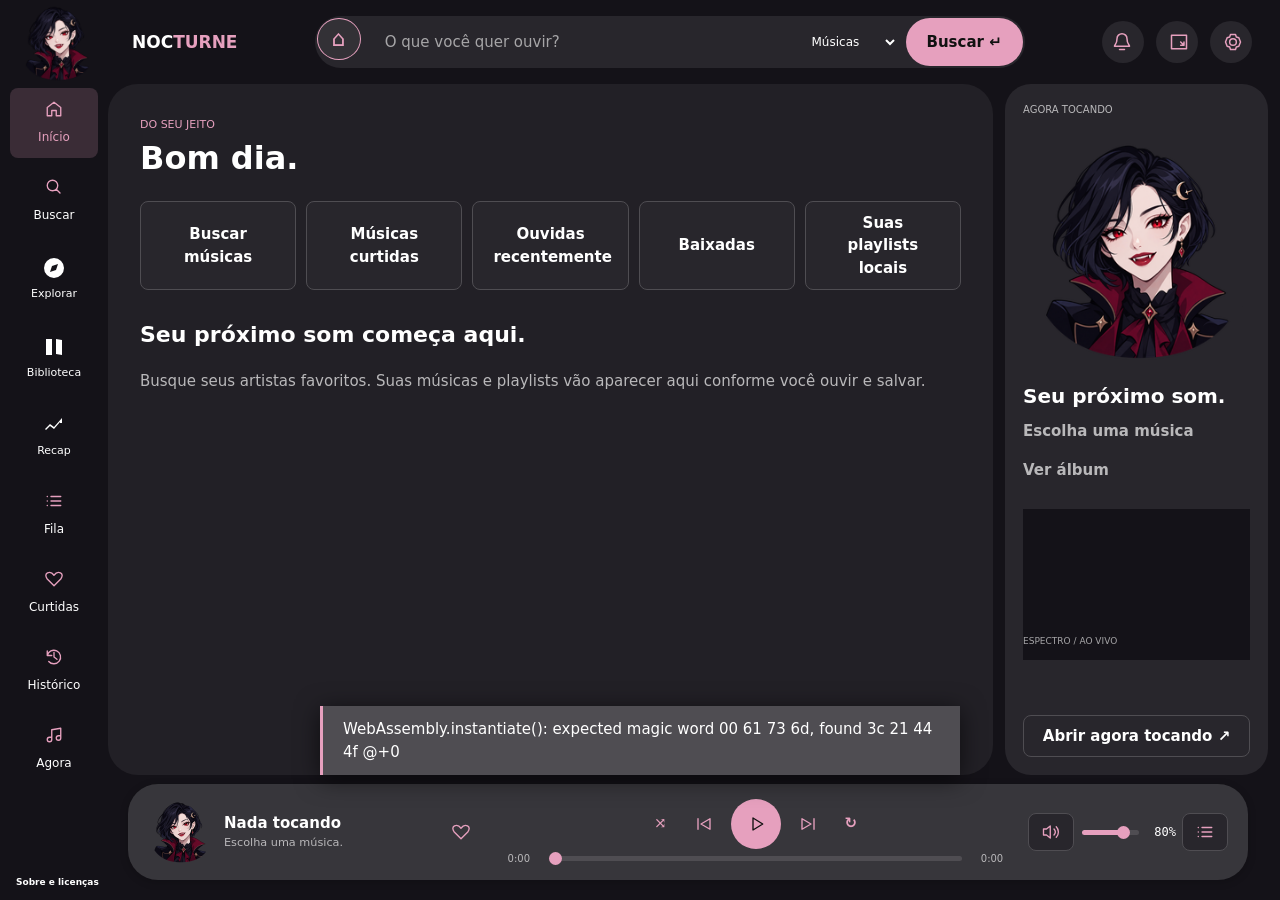
==== commit 14fb7a24: "Fix album metadata and covers; restore spectrum and refine Nocturne controls Read responsive album h" ====
--- a/windows/web/index.html
+++ b/windows/web/index.html
@@ -1,11 +1,11 @@
 <!doctype html><html lang="pt-BR"><head><meta charset="utf-8"><meta name="viewport" content="width=device-width,initial-scale=1"><meta http-equiv="Content-Security-Policy" content="default-src 'self'; font-src 'self'; script-src 'self' 'wasm-unsafe-eval'; style-src 'self' 'unsafe-inline'; img-src 'self' data: https://*.googleusercontent.com https://*.ggpht.com https://i.ytimg.com https://i.scdn.co https://mosaic.scdn.co; media-src 'self' https://*.googlevideo.com https://offline.yuri.local http://127.0.0.1:*; connect-src 'self' https://lrclib.net; frame-src 'none'; base-uri 'none'; form-action 'none'"><title>Nocturne</title><link rel="stylesheet" href="style.css"><link rel="stylesheet" href="meiro.css"><script src="wasm_exec.js"></script><script type="module" src="app.js"></script></head><body class="minimalIcons"><div id="splash" role="status"><img src="mascot.png" alt=""><b>Nocturne</b><small>Preparando sua música…</small></div>
-<header><button id="brand-button" type="button" aria-label="Personalizar mascote" title="Personalizar mascote"><img id="brand-icon" src="app-icon.png" alt="Nocturne"></button><b>NOC<span>TURNE</span></b><small>NOCTURNE / 0.11.0</small><form id="search"><button id="header-home" type="button" data-page="home" aria-label="Início" title="Início">⌂</button><input id="query" placeholder="O que você quer ouvir?" maxlength="200" required aria-label="Buscar música ou artista"><select id="search-kind" aria-label="Tipo de busca"><option value="songs">Músicas</option><option value="albums">Álbuns</option><option value="artists">Artistas</option><option value="playlists">Playlists</option><option value="podcasts">Podcasts</option></select><button type="submit">Buscar ↵</button></form><button id="notifications-open" aria-label="Notificações" title="Notificações"><span class="bell-icon" aria-hidden="true"></span><small id="notifications-badge" hidden></small></button><button id="mini" aria-label="Miniplayer" title="Miniplayer">▣</button><button id="settings-open" aria-label="Configurações" title="Configurações">⚙</button></header>
+<header><button id="brand-button" type="button" aria-label="Personalizar mascote" title="Personalizar mascote"><img id="brand-icon" src="app-icon.png" alt="Nocturne"></button><b>NOC<span>TURNE</span></b><small>NOCTURNE / 0.11.1</small><form id="search"><button id="header-home" type="button" data-page="home" aria-label="Início" title="Início">⌂</button><input id="query" placeholder="O que você quer ouvir?" maxlength="200" required aria-label="Buscar música ou artista"><select id="search-kind" aria-label="Tipo de busca"><option value="songs">Músicas</option><option value="albums">Álbuns</option><option value="artists">Artistas</option><option value="playlists">Playlists</option><option value="podcasts">Podcasts</option></select><button type="submit">Buscar ↵</button></form><button id="notifications-open" aria-label="Notificações" title="Notificações"><span class="bell-icon" aria-hidden="true"></span><small id="notifications-badge" hidden></small></button><button id="mini" aria-label="Miniplayer" title="Miniplayer">▣</button><button id="settings-open" aria-label="Configurações" title="Configurações">⚙</button></header>
 <div class="workspace"><aside><nav><button data-page="home">⌂ Início</button><button data-page="search">⌕ Buscar</button><button data-page="likes">♥ Curtidas</button><button data-page="history">◷ Histórico</button><button data-page="queue">≡ Fila</button><button data-page="now">♫ Agora tocando</button></nav><div class="library-heading"><small>SUAS PLAYLISTS</small><button id="new-playlist" aria-label="Criar playlist">＋</button></div><div id="playlists"></div><p class="aside-note">Sua coleção fica neste aparelho.<br>Leve-a com você pelo backup.</p><button id="settings-sidebar">Aparência e configurações</button></aside><main><section id="home" hidden></section>
 <section id="browse"><div id="detail-header" hidden></div><p class="label" id="eyebrow">SEU PRÓXIMO SOM</p><h1 id="heading">Sua música.<br>Seu universo.</h1><p id="intro">Um espaço preto, pixelado e do seu jeito.</p><div class="toolbar"><input id="filter" placeholder="Filtrar esta lista…" aria-label="Filtrar lista"><button id="play-list">▶ Ouvir lista</button><button id="rename-playlist" hidden>Renomear</button><button id="delete-playlist" hidden>Excluir playlist</button><button id="clear-history" hidden>Limpar histórico</button></div><p id="status" role="status">Busque uma música para começar.</p><div id="collections" class="collection-grid"></div><button id="artist-more" hidden>Mais músicas deste artista</button><section id="results" aria-label="Músicas"></section></section>
 <section id="now" hidden><div class="now-layout"><div><img id="large-cover" alt="Capa da faixa" src="app-icon.png"><p class="label">AGORA TOCANDO</p><h1 id="large-title">Seu próximo som.</h1><p id="large-artist">Escolha uma música.</p><button id="now-like">♡ Curtir</button><button id="share">Compartilhar link</button><button id="lyrics-load">Carregar letra</button></div><div><small id="lyrics-credit">Letras via LRCLIB · disponibilidade variável</small><div id="lyrics"><p>Carregue a letra para acompanhar a música.</p></div></div></div></section></main><aside class="now-sidebar"><small>AGORA TOCANDO</small><button id="side-album-cover" class="cover-button"><img id="side-cover" src="app-icon.png" alt="Abrir álbum"></button><h2 id="side-title">Seu próximo som.</h2><button id="side-artist" class="text-link">Escolha uma música</button><button id="side-album" class="text-link">Ver álbum</button><div class="visualizer-box"><canvas id="visualizer" width="480" height="230" aria-label="Visualizador de áudio"></canvas><small id="visualizer-label">ESPECTRO / AO VIVO</small></div><button id="side-now">Abrir agora tocando ↗</button></aside></div>
 <footer><div class="track-info"><img id="cover" src="app-icon.png" alt=""><div><strong id="title">Nada tocando</strong><small id="artist">Escolha uma música.</small></div><button id="like" aria-label="Curtir faixa">♡</button></div><div class="transport"><div><button id="shuffle" title="Aleatório">⤨</button><button id="previous" aria-label="Anterior">◀◀</button><button id="play" aria-label="Reproduzir ou pausar">▶</button><button id="next" aria-label="Próxima">▶▶</button><button id="repeat" title="Repetição">↻</button></div><div class="timeline"><small id="elapsed">0:00</small><input id="seek" type="range" min="0" max="100" value="0" step="0.1" aria-label="Posição da música"><small id="duration">0:00</small></div></div><div class="volume"><button id="mute" aria-label="Silenciar">♫</button><input id="volume" type="range" min="0" max="1" step="0.01" value="0.8" aria-label="Volume"><output id="volume-value" for="volume" aria-live="off">80%</output><button id="queue-open" title="Fila">≡</button></div><button id="mini-exit" hidden>Expandir ↗</button><audio id="audio" preload="none" crossorigin="anonymous"></audio><audio id="audio-next" preload="none" crossorigin="anonymous"></audio></footer>
-<dialog id="settings"><div class="dialog-header"><h2>Do seu jeito.</h2><button data-close="settings">✕</button></div><div class="settings-grid"><section><h3>Aparência</h3><button id="head-settings-open" type="button">Personalizar mascote</button><label>Cor principal<input id="primary" type="color" value="#000000"></label><label>Cor secundária<input id="accent" type="color" value="#1ed760"></label><div class="swatches" id="swatches"></div><label><input id="autoAccent" type="checkbox"> Usar uma cor da capa</label><label><input id="homeAlbumClick" type="checkbox"> Abrir álbum ao clicar nas músicas da Início</label><p class="hint">Sem álbum disponível, abre as músicas do artista. O botão ▶ sempre toca direto.</p><label><input id="minecraftFont" type="checkbox"> Fonte Minecraft</label><p class="hint">Nos títulos, menus e botões. Músicas, artistas e letras mantêm a fonte legível.</p><label><input id="retro" type="checkbox"> Fonte e bordas retrô</label><label><input id="animations" type="checkbox"> Animações suaves</label><label>Densidade<select id="density"><option value="compact">Compacta</option><option value="normal">Normal</option><option value="spacious">Espaçada</option></select></label><label>Capas <output id="cover-value"></output><input id="coverSize" type="range" min="32" max="96" step="8"></label><label>Letras da interface<input id="fontSize" type="range" min="12" max="22"></label><div id="theme-presets" class="theme-presets"></div><button id="theme-reset">Restaurar preto e verde</button><button id="save-theme">Salvar tema atual</button><div id="themes"></div></section>
-<section><h3>Conta YouTube Music</h3><p>Entre na página oficial para acessar recomendações, biblioteca e playlists.</p><button id="yt-login">Entrar com Google / YouTube Music</button><button id="yt-check">Verificar conexão</button><button id="yt-cancel">Cancelar login</button><button id="yt-logout">Sair da conta</button><details><summary>Importar sessão · avançado</summary><p>Use somente sua própria sessão. O valor fica protegido no sistema e nunca aparece no histórico.</p><button id="yt-import">Importar sessão com segurança</button></details><p id="yt-status" class="hint" role="status">Você pode buscar músicas sem entrar. Recursos da conta precisam de uma sessão válida.</p></section><section><h3>Fonte de música</h3><label>Usar<select id="music-source"><option value="spotify">Spotify · integração preservada</option><option value="youtube">YouTube Music · Meiro</option></select></label><button id="spotify-connect">Conectar Spotify</button><button id="spotify-check">Verificar conexão</button><button id="spotify-library">Carregar curtidas do Spotify</button><button id="spotify-disconnect">Desconectar Spotify</button><p id="spotify-connection-status" class="hint">Entre usando a página do Spotify. Sua biblioteca local continua disponível.</p><p class="hint">YouTube Music usa o cliente do Meiro. A integração Spotify anterior continua opcional; equalizador, visualizador e downloads usam áudio YouTube Music.</p></section><section id="updates-section"><h3>Atualizações</h3><p>Versão instalada: <b id="updates-current">0.11.0</b></p><p>Última versão: <b id="updates-latest">—</b></p><label><input id="updates-auto" type="checkbox" checked> Verificar automaticamente</label><p class="hint">Verificamos ao abrir e periodicamente com o app aberto. A instalação só começa quando você escolher atualizar. No Android, confirme a instalação na tela do sistema.</p><button id="updates-check">Verificar atualização</button><button id="updates-install" hidden>Atualizar agora</button><progress id="updates-progress" hidden aria-label="Atualização em andamento"></progress><p id="updates-status" class="hint" role="status">Você pode verificar quando quiser.</p></section><section><h3>Som</h3><label><input id="autoRadio" type="checkbox"> Continuar com músicas parecidas fora dos álbuns</label><p class="hint">Adiciona recomendações relacionadas à faixa atual quando a fila está acabando. Álbuns mantêm sua sequência.</p><label><input id="normalize" type="checkbox"> Suavizar picos de volume</label><p class="hint">Compressão suave dos picos, sem aumentar e diminuir o ganho a cada trecho. Não iguala o volume entre gravações.</p><label>Transição entre faixas <output id="fade-value"></output><input id="crossfade" type="range" min="0" max="10" step="1"></label><h4>Visualizador</h4><label><input id="visualizer-enabled" type="checkbox"> Barras pixeladas ao vivo</label><label><input id="reflection" type="checkbox"> Reflexo das barras</label><h4>Equalizador</h4><div id="equalizer"></div><button id="eq-reset">Restaurar equalizador</button><p class="hint" id="audio-info">O processamento de áudio é ativado ao reproduzir.</p></section>
+<dialog id="settings"><div class="dialog-header"><h2>Do seu jeito.</h2><button data-close="settings">✕</button></div><div class="settings-grid"><section><h3>Aparência</h3><button id="head-settings-open" type="button">Personalizar mascote</button><label>Cor principal<input id="primary" type="color" value="#000000"></label><label>Cor secundária<input id="accent" type="color" value="#1ed760"></label><div class="swatches" id="swatches"></div><label><input id="autoAccent" type="checkbox"> Usar uma cor da capa</label><label><input id="homeAlbumClick" type="checkbox"> Abrir álbum ao clicar nas músicas da Início</label><p class="hint">Sem álbum disponível, abre as músicas do artista. O botão ▶ sempre toca direto.</p><label><input id="retro" type="checkbox"> Fonte e bordas retrô</label><label><input id="animations" type="checkbox"> Animações da interface</label><label>Densidade<select id="density"><option value="compact">Compacta</option><option value="normal">Normal</option><option value="spacious">Espaçada</option></select></label><label>Capas <output id="cover-value"></output><input id="coverSize" type="range" min="32" max="96" step="8"></label><label>Letras da interface<input id="fontSize" type="range" min="12" max="22"></label><div id="theme-presets" class="theme-presets"></div><button id="theme-reset">Restaurar preto e verde</button><button id="save-theme">Salvar tema atual</button><div id="themes"></div></section>
+<section><h3>Conta YouTube Music</h3><p>O Google abre no navegador normal. Após entrar, use Importar sessão para conectar a conta; o navegador não compartilha cookies automaticamente com o aplicativo.</p><button id="yt-login">Entrar com Google / YouTube Music</button><button id="yt-check">Verificar conexão</button><button id="yt-cancel">Cancelar login</button><button id="yt-logout">Sair da conta</button><details><summary>Importar sessão · avançado</summary><p>No navegador onde entrou, abra o YouTube Music, pressione F12 e procure Network/Rede. Recarregue a página, selecione uma requisição para music.youtube.com e copie somente o valor de Cookie em Request Headers. Cole no campo protegido do Nocturne. Nunca compartilhe esse valor. No Android, a importação avançada também exige uma sessão própria obtida no navegador; não há transferência automática.</p><button id="yt-import">Importar sessão com segurança</button></details><p id="yt-status" class="hint" role="status">Você pode buscar músicas sem entrar. Recursos da conta precisam de uma sessão válida.</p></section><section><h3>Fonte de música</h3><label>Usar<select id="music-source"><option value="spotify">Spotify · integração preservada</option><option value="youtube">YouTube Music · Meiro</option></select></label><button id="spotify-connect">Conectar Spotify</button><button id="spotify-check">Verificar conexão</button><button id="spotify-library">Carregar curtidas do Spotify</button><button id="spotify-disconnect">Desconectar Spotify</button><p id="spotify-connection-status" class="hint">Entre usando a página do Spotify. Sua biblioteca local continua disponível.</p><p class="hint">YouTube Music usa o cliente do Meiro. A integração Spotify anterior continua opcional; equalizador, visualizador e downloads usam áudio YouTube Music.</p></section><section id="updates-section"><h3>Atualizações</h3><p>Versão instalada: <b id="updates-current">0.11.1</b></p><p>Última versão: <b id="updates-latest">—</b></p><label><input id="updates-auto" type="checkbox" checked> Verificar automaticamente</label><p class="hint">Verificamos ao abrir e periodicamente com o app aberto. A instalação só começa quando você escolher atualizar. No Android, confirme a instalação na tela do sistema.</p><button id="updates-check">Verificar atualização</button><button id="updates-install" hidden>Atualizar agora</button><progress id="updates-progress" hidden aria-label="Atualização em andamento"></progress><p id="updates-status" class="hint" role="status">Você pode verificar quando quiser.</p></section><section><h3>Som</h3><label><input id="autoRadio" type="checkbox"> Continuar com músicas parecidas fora dos álbuns</label><p class="hint">Adiciona recomendações relacionadas à faixa atual quando a fila está acabando. Álbuns mantêm sua sequência.</p><label><input id="normalize" type="checkbox"> Suavizar picos de volume</label><p class="hint">Compressão suave dos picos, sem aumentar e diminuir o ganho a cada trecho. Não iguala o volume entre gravações.</p><label>Transição entre faixas <output id="fade-value"></output><input id="crossfade" type="range" min="0" max="10" step="1"></label><h4>Visualizador</h4><label><input id="visualizer-enabled" type="checkbox"> Barras pixeladas ao vivo</label><label><input id="visualizerRainbow" type="checkbox"> Espectro com cores arco-íris</label><label><input id="reflection" type="checkbox"> Reflexo das barras</label><h4>Equalizador</h4><div id="equalizer"></div><button id="eq-reset">Restaurar equalizador</button><p class="hint" id="audio-info">O processamento de áudio é ativado ao reproduzir.</p></section>
 <section><h3>Enquanto joga</h3><label><input id="discreet" type="checkbox"> Modo discreto, sem efeitos</label><label><input id="minimizeTray" type="checkbox"> Minimizar para a bandeja</label><label><input id="globalHotkeys" type="checkbox"> Atalhos globais</label><p class="hint">Ctrl + Alt + Espaço: pausar<br>Ctrl + Alt + → / ←: próxima / anterior<br>Ctrl + Alt + ↑ / ↓: volume<br>Teclas multimídia também são aceitas.</p><button id="always-top">Alternar sempre por cima</button><button id="mini-settings">Abrir miniplayer</button><h4>Discord</h4><label><input id="discord" type="checkbox"> Mostrar música no Discord</label><label>Application ID (público)<input id="discordId" inputmode="numeric" maxlength="22" placeholder="Preencha quando criar seu app"></label><p class="hint" id="discord-status">Precisa do Discord para PC aberto e de um Application ID próprio. Não use token de conta.</p></section>
 <section><h3>Biblioteca e armazenamento</h3><button id="export">Exportar biblioteca</button><button id="import">Importar / mesclar backup</button><button id="sync-folder">Escolher pasta para sincronização</button><button id="sync-now">Sincronizar agora</button><button id="sync-off">Desligar sincronização</button><p class="hint" id="sync-status">Sem pasta selecionada.</p><p class="hint">Use uma pasta sincronizada por OneDrive, Dropbox ou outro serviço. Em outro PC, escolha a mesma pasta. No Android, escolha o mesmo arquivo por um provedor de arquivos com acesso de leitura e escrita. A sincronização ocorre enquanto o app está aberto.</p><label>Limite do cache de capas<select id="cacheMB"><option value="0">Sem cache em disco</option><option value="16">16 MB</option><option value="64">64 MB</option><option value="128">128 MB</option><option value="256">256 MB</option></select></label><button id="downloads-folder">Abrir pasta de downloads</button><button id="clear-cache">Limpar cache de capas</button><p id="cache-status" class="hint"></p><p class="hint">As músicas não são baixadas para uso offline.</p></section></div><p class="hint">Integração experimental com YouTube Music. Algumas faixas podem falhar ou ficar indisponíveis.</p></dialog>
 <dialog id="notifications-dialog"><div class="dialog-header"><h2>Notificações</h2><button id="notifications-close" aria-label="Fechar notificações">×</button></div><button id="notifications-read-all">Marcar todas como lidas</button><div id="notifications-list"></div><h3>Artistas seguidos</h3><div id="notifications-following"></div><button id="notifications-refresh">Verificar lançamentos</button><p id="notifications-status" class="hint">Verificamos lançamentos ao abrir e a cada 30 minutos com o app aberto. Não são notificações push.</p></dialog><dialog id="name-dialog"><h2 id="name-title">Nome</h2><form id="name-form"><input id="name-input" maxlength="100" required aria-label="Nome"><button>Salvar</button><button type="button" data-close="name-dialog">Cancelar</button></form></dialog><dialog id="add-dialog"><div class="dialog-header"><h2>Adicionar à playlist</h2><button data-close="add-dialog">✕</button></div><div id="add-options"></div><button id="add-new">＋ Nova playlist</button></dialog><div id="update-banner" hidden role="status"><span id="update-banner-text"></span><button id="update-banner-open">Ver atualização</button><button id="update-banner-close" aria-label="Lembrar depois">×</button></div><div id="toast" role="status" hidden></div><dialog id="head-picker" aria-labelledby="head-picker-title"><div class="dialog-header"><h2 id="head-picker-title">Sua mascote, seu estilo.</h2><button id="head-close" type="button" aria-label="Fechar personalização">✕</button></div><p class="hint">Vampira original do Nocturne. Personalize a cor da roupa.</p><div id="head-options" role="group" aria-label="Mascote"></div><label>Cor da mascote<select id="head-mode"><option value="theme">Seguir o tema</option><option value="original">Cor original</option><option value="custom">Cor personalizada</option></select></label><label id="head-custom-label" hidden>Escolha uma cor<input id="head-color" type="color" value="#1ed760"></label><p class="hint">Sua escolha fica salva neste aparelho. No Windows, também muda o ícone da janela enquanto o app está aberto.</p></dialog><button id="licenses-open" class="about-license">Sobre e licenças</button><dialog id="licenses"><h2>Nocturne</h2><p>Cliente YouTube Music de Meiro, elianiva e colaboradores. GNU GPL versão 3. Adaptação Nocturne.</p><p>Software livre, sem garantia. O código-fonte correspondente e a licença acompanham o aplicativo.</p><button id="license-read">Ler a GPLv3</button><div id="license-content"></div><button data-close="licenses">Fechar</button></dialog></body></html>
--- a/windows/web/meiro.css
+++ b/windows/web/meiro.css
@@ -19,6 +19,21 @@
 .search-filters{display:flex;gap:10px;overflow:auto;margin:15px 0}.search-filters button{white-space:nowrap;border:0;border-radius:24px;padding:10px 18px;background:var(--raised)}.license-text{white-space:pre-wrap;font:12px system-ui;max-height:50vh;overflow:auto}.now-tabs button:focus-visible{outline:2px solid var(--accent)}
 
 .nav-icon{width:24px;height:24px;fill:currentColor}.feed-nav{display:flex;flex-direction:column;align-items:center;gap:6px}header form #query{font:15px Nocturne Sans,system-ui;border-radius:30px}header form #search-kind{flex:0 0 100px;width:100px}main{overflow-x:hidden}@media(max-width:650px){header form{width:calc(100% + 58px);flex:1 0 calc(100% + 58px);margin-right:0}header form #query{min-width:0;flex:1 1 0;font-size:16px}header form #search-kind{flex:0 0 82px;width:82px;font-size:11px}main .song .actions button:nth-child(n+3){display:none!important}main .song .actions{flex:0 0 auto}main .song .song-play{min-width:0;flex:1 1 0}.workspace>aside:first-child nav{overflow-y:hidden;scrollbar-width:none}.workspace>aside:first-child nav::-webkit-scrollbar{display:none}.workspace>aside:first-child nav button{flex:1 0 58px;min-width:58px}.nav-icon{width:21px;height:21px}.desktop-chrome header{padding-right:14px;padding-top:38px;height:150px}.desktop-chrome .workspace{height:calc(100dvh - 150px)}}
-
-.search-filters{width:100%;max-width:100%;min-width:0;overflow-x:auto;overflow-y:hidden;contain:layout paint}#browse,#home,#now,#results,#collections{min-width:0;max-width:100%}
 
+.search-filters{width:100%;max-width:100%;min-width:0;overflow-x:auto;overflow-y:hidden;contain:layout paint}#browse,#home,#now,#results,#collections{min-width:0;max-width:100%}
+
+
+/* Nocturne 0.11.1: visible spectrum, larger mascot and search Home. */
+header #brand-button{left:18px;top:4px;width:78px;height:78px}header #brand-icon{width:78px;height:78px}
+header form #header-home{display:inline-flex;align-items:center;justify-content:center;flex:0 0 42px;width:42px;height:42px;border:0;border-radius:50%;padding:10px;background:var(--hover)}
+@media(min-width:1050px){.workspace{grid-template-columns:108px minmax(0,1fr) 275px}.now-sidebar{display:flex;flex-direction:column;border:0;border-radius:26px;margin-left:12px;background:var(--raised);overflow:auto}.now-sidebar .visualizer-box{margin-top:16px}.now-sidebar h2{font-size:20px}.now-sidebar #side-now{margin-top:auto}}
+@media(max-width:650px){header #brand-button{left:8px;top:1px;width:64px;height:64px}header #brand-icon{width:64px;height:64px}header form #header-home{flex-basis:34px;width:34px;height:36px;padding:8px}header form #search-kind{flex-basis:70px;width:70px}header form>button[type=submit]{padding:10px 9px}}
+body.animations:not(.discreet) :is(.home-card,.collection,.feed-card,.song){transition:transform .2s ease,background .2s ease,box-shadow .2s ease}
+body.animations:not(.discreet) :is(.home-card,.collection,.feed-card):hover{transform:translateY(-4px)}
+body.animations:not(.discreet) button:active{transform:scale(.96)}
+body.animations:not(.discreet) main>section:not([hidden]){animation:nocturne-reveal .28s ease both}
+@keyframes nocturne-reveal{from{opacity:0;transform:translateY(9px)}to{opacity:1;transform:none}}
+body:not(.animations) *,body.discreet *{animation:none!important;transition:none!important}
+@media(prefers-reduced-motion:reduce){*{animation:none!important;transition:none!important}}
+
+header form #header-home{font:22px system-ui}header form #header-home svg{width:21px;height:21px}
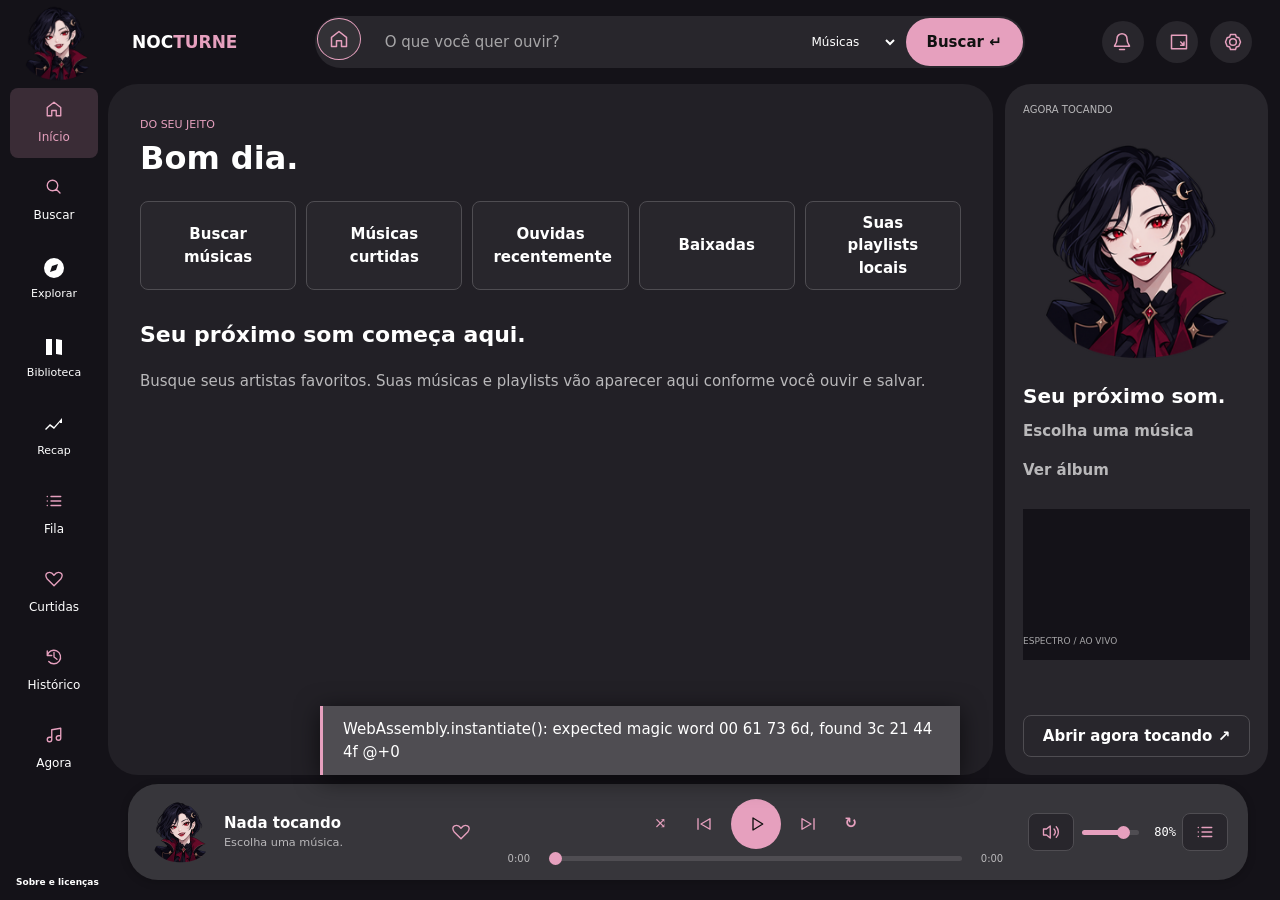
==== commit b74b7bc5: "Release Nocturne 0.12.0 with per-user Windows setup Add NSIS installer, official Microsoft WebView2 " ====
--- a/windows/web/index.html
+++ b/windows/web/index.html
@@ -1,11 +1,11 @@
 <!doctype html><html lang="pt-BR"><head><meta charset="utf-8"><meta name="viewport" content="width=device-width,initial-scale=1"><meta http-equiv="Content-Security-Policy" content="default-src 'self'; font-src 'self'; script-src 'self' 'wasm-unsafe-eval'; style-src 'self' 'unsafe-inline'; img-src 'self' data: https://*.googleusercontent.com https://*.ggpht.com https://i.ytimg.com https://i.scdn.co https://mosaic.scdn.co; media-src 'self' https://*.googlevideo.com https://offline.yuri.local http://127.0.0.1:*; connect-src 'self' https://lrclib.net; frame-src 'none'; base-uri 'none'; form-action 'none'"><title>Nocturne</title><link rel="stylesheet" href="style.css"><link rel="stylesheet" href="meiro.css"><script src="wasm_exec.js"></script><script type="module" src="app.js"></script></head><body class="minimalIcons"><div id="splash" role="status"><img src="mascot.png" alt=""><b>Nocturne</b><small>Preparando sua música…</small></div>
-<header><button id="brand-button" type="button" aria-label="Personalizar mascote" title="Personalizar mascote"><img id="brand-icon" src="app-icon.png" alt="Nocturne"></button><b>NOC<span>TURNE</span></b><small>NOCTURNE / 0.11.1</small><form id="search"><button id="header-home" type="button" data-page="home" aria-label="Início" title="Início">⌂</button><input id="query" placeholder="O que você quer ouvir?" maxlength="200" required aria-label="Buscar música ou artista"><select id="search-kind" aria-label="Tipo de busca"><option value="songs">Músicas</option><option value="albums">Álbuns</option><option value="artists">Artistas</option><option value="playlists">Playlists</option><option value="podcasts">Podcasts</option></select><button type="submit">Buscar ↵</button></form><button id="notifications-open" aria-label="Notificações" title="Notificações"><span class="bell-icon" aria-hidden="true"></span><small id="notifications-badge" hidden></small></button><button id="mini" aria-label="Miniplayer" title="Miniplayer">▣</button><button id="settings-open" aria-label="Configurações" title="Configurações">⚙</button></header>
-<div class="workspace"><aside><nav><button data-page="home">⌂ Início</button><button data-page="search">⌕ Buscar</button><button data-page="likes">♥ Curtidas</button><button data-page="history">◷ Histórico</button><button data-page="queue">≡ Fila</button><button data-page="now">♫ Agora tocando</button></nav><div class="library-heading"><small>SUAS PLAYLISTS</small><button id="new-playlist" aria-label="Criar playlist">＋</button></div><div id="playlists"></div><p class="aside-note">Sua coleção fica neste aparelho.<br>Leve-a com você pelo backup.</p><button id="settings-sidebar">Aparência e configurações</button></aside><main><section id="home" hidden></section>
+<header><button id="brand-button" type="button" aria-label="Personalizar mascote" title="Personalizar mascote"><img id="brand-icon" src="app-icon.png" alt="Nocturne"></button><b>NOC<span>TURNE</span></b><small>NOCTURNE / 0.12.0</small><form id="search"><button id="header-home" type="button" data-page="home" aria-label="Início" title="Início">⌂</button><input id="query" placeholder="O que você quer ouvir?" maxlength="200" required aria-label="Buscar música ou artista"><select id="search-kind" aria-label="Tipo de busca"><option value="songs">Músicas</option><option value="albums">Álbuns</option><option value="artists">Artistas</option><option value="playlists">Playlists</option><option value="podcasts">Podcasts</option></select><button type="submit">Buscar ↵</button></form><button id="notifications-open" aria-label="Notificações" title="Notificações"><span class="bell-icon" aria-hidden="true"></span><small id="notifications-badge" hidden></small></button><button id="mini" aria-label="Miniplayer" title="Miniplayer">▣</button><button id="settings-open" aria-label="Configurações" title="Configurações">⚙</button></header>
+<div class="workspace"><aside><nav><button data-page="home">⌂ Início</button><button data-page="search">⌕ Buscar</button><button data-page="likes">♥ Curtidas</button><button data-page="history">◷ Histórico</button><button data-page="queue">≡ Fila</button><button data-page="now">♫ Agora tocando</button></nav><div class="library-heading"><small>SUAS PLAYLISTS</small><button id="new-playlist" aria-label="Criar playlist">＋</button></div><div id="playlists"></div><p class="aside-note">Sua coleção fica neste aparelho.<br>Leve-a com você pelo backup.</p><button id="settings-sidebar" aria-label="Aparência e configurações" title="Aparência e configurações">Aparência e configurações</button></aside><main><section id="home" hidden></section>
 <section id="browse"><div id="detail-header" hidden></div><p class="label" id="eyebrow">SEU PRÓXIMO SOM</p><h1 id="heading">Sua música.<br>Seu universo.</h1><p id="intro">Um espaço preto, pixelado e do seu jeito.</p><div class="toolbar"><input id="filter" placeholder="Filtrar esta lista…" aria-label="Filtrar lista"><button id="play-list">▶ Ouvir lista</button><button id="rename-playlist" hidden>Renomear</button><button id="delete-playlist" hidden>Excluir playlist</button><button id="clear-history" hidden>Limpar histórico</button></div><p id="status" role="status">Busque uma música para começar.</p><div id="collections" class="collection-grid"></div><button id="artist-more" hidden>Mais músicas deste artista</button><section id="results" aria-label="Músicas"></section></section>
 <section id="now" hidden><div class="now-layout"><div><img id="large-cover" alt="Capa da faixa" src="app-icon.png"><p class="label">AGORA TOCANDO</p><h1 id="large-title">Seu próximo som.</h1><p id="large-artist">Escolha uma música.</p><button id="now-like">♡ Curtir</button><button id="share">Compartilhar link</button><button id="lyrics-load">Carregar letra</button></div><div><small id="lyrics-credit">Letras via LRCLIB · disponibilidade variável</small><div id="lyrics"><p>Carregue a letra para acompanhar a música.</p></div></div></div></section></main><aside class="now-sidebar"><small>AGORA TOCANDO</small><button id="side-album-cover" class="cover-button"><img id="side-cover" src="app-icon.png" alt="Abrir álbum"></button><h2 id="side-title">Seu próximo som.</h2><button id="side-artist" class="text-link">Escolha uma música</button><button id="side-album" class="text-link">Ver álbum</button><div class="visualizer-box"><canvas id="visualizer" width="480" height="230" aria-label="Visualizador de áudio"></canvas><small id="visualizer-label">ESPECTRO / AO VIVO</small></div><button id="side-now">Abrir agora tocando ↗</button></aside></div>
 <footer><div class="track-info"><img id="cover" src="app-icon.png" alt=""><div><strong id="title">Nada tocando</strong><small id="artist">Escolha uma música.</small></div><button id="like" aria-label="Curtir faixa">♡</button></div><div class="transport"><div><button id="shuffle" title="Aleatório">⤨</button><button id="previous" aria-label="Anterior">◀◀</button><button id="play" aria-label="Reproduzir ou pausar">▶</button><button id="next" aria-label="Próxima">▶▶</button><button id="repeat" title="Repetição">↻</button></div><div class="timeline"><small id="elapsed">0:00</small><input id="seek" type="range" min="0" max="100" value="0" step="0.1" aria-label="Posição da música"><small id="duration">0:00</small></div></div><div class="volume"><button id="mute" aria-label="Silenciar">♫</button><input id="volume" type="range" min="0" max="1" step="0.01" value="0.8" aria-label="Volume"><output id="volume-value" for="volume" aria-live="off">80%</output><button id="queue-open" title="Fila">≡</button></div><button id="mini-exit" hidden>Expandir ↗</button><audio id="audio" preload="none" crossorigin="anonymous"></audio><audio id="audio-next" preload="none" crossorigin="anonymous"></audio></footer>
 <dialog id="settings"><div class="dialog-header"><h2>Do seu jeito.</h2><button data-close="settings">✕</button></div><div class="settings-grid"><section><h3>Aparência</h3><button id="head-settings-open" type="button">Personalizar mascote</button><label>Cor principal<input id="primary" type="color" value="#000000"></label><label>Cor secundária<input id="accent" type="color" value="#1ed760"></label><div class="swatches" id="swatches"></div><label><input id="autoAccent" type="checkbox"> Usar uma cor da capa</label><label><input id="homeAlbumClick" type="checkbox"> Abrir álbum ao clicar nas músicas da Início</label><p class="hint">Sem álbum disponível, abre as músicas do artista. O botão ▶ sempre toca direto.</p><label><input id="retro" type="checkbox"> Fonte e bordas retrô</label><label><input id="animations" type="checkbox"> Animações da interface</label><label>Densidade<select id="density"><option value="compact">Compacta</option><option value="normal">Normal</option><option value="spacious">Espaçada</option></select></label><label>Capas <output id="cover-value"></output><input id="coverSize" type="range" min="32" max="96" step="8"></label><label>Letras da interface<input id="fontSize" type="range" min="12" max="22"></label><div id="theme-presets" class="theme-presets"></div><button id="theme-reset">Restaurar preto e verde</button><button id="save-theme">Salvar tema atual</button><div id="themes"></div></section>
-<section><h3>Conta YouTube Music</h3><p>O Google abre no navegador normal. Após entrar, use Importar sessão para conectar a conta; o navegador não compartilha cookies automaticamente com o aplicativo.</p><button id="yt-login">Entrar com Google / YouTube Music</button><button id="yt-check">Verificar conexão</button><button id="yt-cancel">Cancelar login</button><button id="yt-logout">Sair da conta</button><details><summary>Importar sessão · avançado</summary><p>No navegador onde entrou, abra o YouTube Music, pressione F12 e procure Network/Rede. Recarregue a página, selecione uma requisição para music.youtube.com e copie somente o valor de Cookie em Request Headers. Cole no campo protegido do Nocturne. Nunca compartilhe esse valor. No Android, a importação avançada também exige uma sessão própria obtida no navegador; não há transferência automática.</p><button id="yt-import">Importar sessão com segurança</button></details><p id="yt-status" class="hint" role="status">Você pode buscar músicas sem entrar. Recursos da conta precisam de uma sessão válida.</p></section><section><h3>Fonte de música</h3><label>Usar<select id="music-source"><option value="spotify">Spotify · integração preservada</option><option value="youtube">YouTube Music · Meiro</option></select></label><button id="spotify-connect">Conectar Spotify</button><button id="spotify-check">Verificar conexão</button><button id="spotify-library">Carregar curtidas do Spotify</button><button id="spotify-disconnect">Desconectar Spotify</button><p id="spotify-connection-status" class="hint">Entre usando a página do Spotify. Sua biblioteca local continua disponível.</p><p class="hint">YouTube Music usa o cliente do Meiro. A integração Spotify anterior continua opcional; equalizador, visualizador e downloads usam áudio YouTube Music.</p></section><section id="updates-section"><h3>Atualizações</h3><p>Versão instalada: <b id="updates-current">0.11.1</b></p><p>Última versão: <b id="updates-latest">—</b></p><label><input id="updates-auto" type="checkbox" checked> Verificar automaticamente</label><p class="hint">Verificamos ao abrir e periodicamente com o app aberto. A instalação só começa quando você escolher atualizar. No Android, confirme a instalação na tela do sistema.</p><button id="updates-check">Verificar atualização</button><button id="updates-install" hidden>Atualizar agora</button><progress id="updates-progress" hidden aria-label="Atualização em andamento"></progress><p id="updates-status" class="hint" role="status">Você pode verificar quando quiser.</p></section><section><h3>Som</h3><label><input id="autoRadio" type="checkbox"> Continuar com músicas parecidas fora dos álbuns</label><p class="hint">Adiciona recomendações relacionadas à faixa atual quando a fila está acabando. Álbuns mantêm sua sequência.</p><label><input id="normalize" type="checkbox"> Suavizar picos de volume</label><p class="hint">Compressão suave dos picos, sem aumentar e diminuir o ganho a cada trecho. Não iguala o volume entre gravações.</p><label>Transição entre faixas <output id="fade-value"></output><input id="crossfade" type="range" min="0" max="10" step="1"></label><h4>Visualizador</h4><label><input id="visualizer-enabled" type="checkbox"> Barras pixeladas ao vivo</label><label><input id="visualizerRainbow" type="checkbox"> Espectro com cores arco-íris</label><label><input id="reflection" type="checkbox"> Reflexo das barras</label><h4>Equalizador</h4><div id="equalizer"></div><button id="eq-reset">Restaurar equalizador</button><p class="hint" id="audio-info">O processamento de áudio é ativado ao reproduzir.</p></section>
+<section><h3>Conta YouTube Music</h3><p>O Google abre no navegador normal. Após entrar, use Importar sessão para conectar a conta; o navegador não compartilha cookies automaticamente com o aplicativo.</p><button id="yt-login">Entrar com Google / YouTube Music</button><button id="yt-check">Verificar conexão</button><button id="yt-cancel">Cancelar login</button><button id="yt-logout">Sair da conta</button><details><summary>Importar sessão · avançado</summary><p>No navegador onde entrou, abra o YouTube Music, pressione F12 e procure Network/Rede. Recarregue a página, selecione uma requisição para music.youtube.com e copie somente o valor de Cookie em Request Headers. Cole no campo protegido do Nocturne. Nunca compartilhe esse valor. No Android, a importação avançada também exige uma sessão própria obtida no navegador; não há transferência automática.</p><button id="yt-import">Importar sessão com segurança</button></details><p id="yt-status" class="hint" role="status">Você pode buscar músicas sem entrar. Recursos da conta precisam de uma sessão válida.</p></section><section><h3>Fonte de música</h3><label>Usar<select id="music-source"><option value="spotify">Spotify · integração preservada</option><option value="youtube">YouTube Music · Meiro</option></select></label><button id="spotify-connect">Conectar Spotify</button><button id="spotify-check">Verificar conexão</button><button id="spotify-library">Carregar curtidas do Spotify</button><button id="spotify-disconnect">Desconectar Spotify</button><p id="spotify-connection-status" class="hint">Entre usando a página do Spotify. Sua biblioteca local continua disponível.</p><p class="hint">YouTube Music usa o cliente do Meiro. A integração Spotify anterior continua opcional; equalizador, visualizador e downloads usam áudio YouTube Music.</p></section><section id="updates-section"><h3>Atualizações</h3><p>Versão instalada: <b id="updates-current">0.12.0</b></p><p>Última versão: <b id="updates-latest">—</b></p><label><input id="updates-auto" type="checkbox" checked> Verificar automaticamente</label><p class="hint">Verificamos ao abrir e periodicamente com o app aberto. A instalação só começa quando você escolher atualizar. No Android, confirme a instalação na tela do sistema.</p><button id="updates-check">Verificar atualização</button><button id="updates-install" hidden>Atualizar agora</button><progress id="updates-progress" hidden aria-label="Atualização em andamento"></progress><p id="updates-status" class="hint" role="status">Você pode verificar quando quiser.</p></section><section><h3>Som</h3><label><input id="autoRadio" type="checkbox"> Continuar com músicas parecidas fora dos álbuns</label><p class="hint">Adiciona recomendações relacionadas à faixa atual quando a fila está acabando. Álbuns mantêm sua sequência.</p><label><input id="normalize" type="checkbox"> Suavizar picos de volume</label><p class="hint">Compressão suave dos picos, sem aumentar e diminuir o ganho a cada trecho. Não iguala o volume entre gravações.</p><label>Transição entre faixas <output id="fade-value"></output><input id="crossfade" type="range" min="0" max="10" step="1"></label><h4>Visualizador</h4><label><input id="visualizer-enabled" type="checkbox"> Barras pixeladas ao vivo</label><label><input id="visualizerRainbow" type="checkbox"> Espectro com cores arco-íris</label><label><input id="reflection" type="checkbox"> Reflexo das barras</label><h4>Equalizador</h4><div id="equalizer"></div><button id="eq-reset">Restaurar equalizador</button><p class="hint" id="audio-info">O processamento de áudio é ativado ao reproduzir.</p></section>
 <section><h3>Enquanto joga</h3><label><input id="discreet" type="checkbox"> Modo discreto, sem efeitos</label><label><input id="minimizeTray" type="checkbox"> Minimizar para a bandeja</label><label><input id="globalHotkeys" type="checkbox"> Atalhos globais</label><p class="hint">Ctrl + Alt + Espaço: pausar<br>Ctrl + Alt + → / ←: próxima / anterior<br>Ctrl + Alt + ↑ / ↓: volume<br>Teclas multimídia também são aceitas.</p><button id="always-top">Alternar sempre por cima</button><button id="mini-settings">Abrir miniplayer</button><h4>Discord</h4><label><input id="discord" type="checkbox"> Mostrar música no Discord</label><label>Application ID (público)<input id="discordId" inputmode="numeric" maxlength="22" placeholder="Preencha quando criar seu app"></label><p class="hint" id="discord-status">Precisa do Discord para PC aberto e de um Application ID próprio. Não use token de conta.</p></section>
 <section><h3>Biblioteca e armazenamento</h3><button id="export">Exportar biblioteca</button><button id="import">Importar / mesclar backup</button><button id="sync-folder">Escolher pasta para sincronização</button><button id="sync-now">Sincronizar agora</button><button id="sync-off">Desligar sincronização</button><p class="hint" id="sync-status">Sem pasta selecionada.</p><p class="hint">Use uma pasta sincronizada por OneDrive, Dropbox ou outro serviço. Em outro PC, escolha a mesma pasta. No Android, escolha o mesmo arquivo por um provedor de arquivos com acesso de leitura e escrita. A sincronização ocorre enquanto o app está aberto.</p><label>Limite do cache de capas<select id="cacheMB"><option value="0">Sem cache em disco</option><option value="16">16 MB</option><option value="64">64 MB</option><option value="128">128 MB</option><option value="256">256 MB</option></select></label><button id="downloads-folder">Abrir pasta de downloads</button><button id="clear-cache">Limpar cache de capas</button><p id="cache-status" class="hint"></p><p class="hint">As músicas não são baixadas para uso offline.</p></section></div><p class="hint">Integração experimental com YouTube Music. Algumas faixas podem falhar ou ficar indisponíveis.</p></dialog>
 <dialog id="notifications-dialog"><div class="dialog-header"><h2>Notificações</h2><button id="notifications-close" aria-label="Fechar notificações">×</button></div><button id="notifications-read-all">Marcar todas como lidas</button><div id="notifications-list"></div><h3>Artistas seguidos</h3><div id="notifications-following"></div><button id="notifications-refresh">Verificar lançamentos</button><p id="notifications-status" class="hint">Verificamos lançamentos ao abrir e a cada 30 minutos com o app aberto. Não são notificações push.</p></dialog><dialog id="name-dialog"><h2 id="name-title">Nome</h2><form id="name-form"><input id="name-input" maxlength="100" required aria-label="Nome"><button>Salvar</button><button type="button" data-close="name-dialog">Cancelar</button></form></dialog><dialog id="add-dialog"><div class="dialog-header"><h2>Adicionar à playlist</h2><button data-close="add-dialog">✕</button></div><div id="add-options"></div><button id="add-new">＋ Nova playlist</button></dialog><div id="update-banner" hidden role="status"><span id="update-banner-text"></span><button id="update-banner-open">Ver atualização</button><button id="update-banner-close" aria-label="Lembrar depois">×</button></div><div id="toast" role="status" hidden></div><dialog id="head-picker" aria-labelledby="head-picker-title"><div class="dialog-header"><h2 id="head-picker-title">Sua mascote, seu estilo.</h2><button id="head-close" type="button" aria-label="Fechar personalização">✕</button></div><p class="hint">Vampira original do Nocturne. Personalize a cor da roupa.</p><div id="head-options" role="group" aria-label="Mascote"></div><label>Cor da mascote<select id="head-mode"><option value="theme">Seguir o tema</option><option value="original">Cor original</option><option value="custom">Cor personalizada</option></select></label><label id="head-custom-label" hidden>Escolha uma cor<input id="head-color" type="color" value="#1ed760"></label><p class="hint">Sua escolha fica salva neste aparelho. No Windows, também muda o ícone da janela enquanto o app está aberto.</p></dialog><button id="licenses-open" class="about-license">Sobre e licenças</button><dialog id="licenses"><h2>Nocturne</h2><p>Cliente YouTube Music de Meiro, elianiva e colaboradores. GNU GPL versão 3. Adaptação Nocturne.</p><p>Software livre, sem garantia. O código-fonte correspondente e a licença acompanham o aplicativo.</p><button id="license-read">Ler a GPLv3</button><div id="license-content"></div><button data-close="licenses">Fechar</button></dialog></body></html>
--- a/windows/web/meiro.css
+++ b/windows/web/meiro.css
@@ -37,3 +37,5 @@
 @media(prefers-reduced-motion:reduce){*{animation:none!important;transition:none!important}}
 
 header form #header-home{font:22px system-ui}header form #header-home svg{width:21px;height:21px}
+
+#settings-sidebar.pixel-only{display:flex;align-items:center;justify-content:center;width:52px;height:52px;min-height:52px;margin:24px auto 0;border-radius:18px;background:var(--raised)}#settings-sidebar.pixel-only:before{width:23px;height:23px}
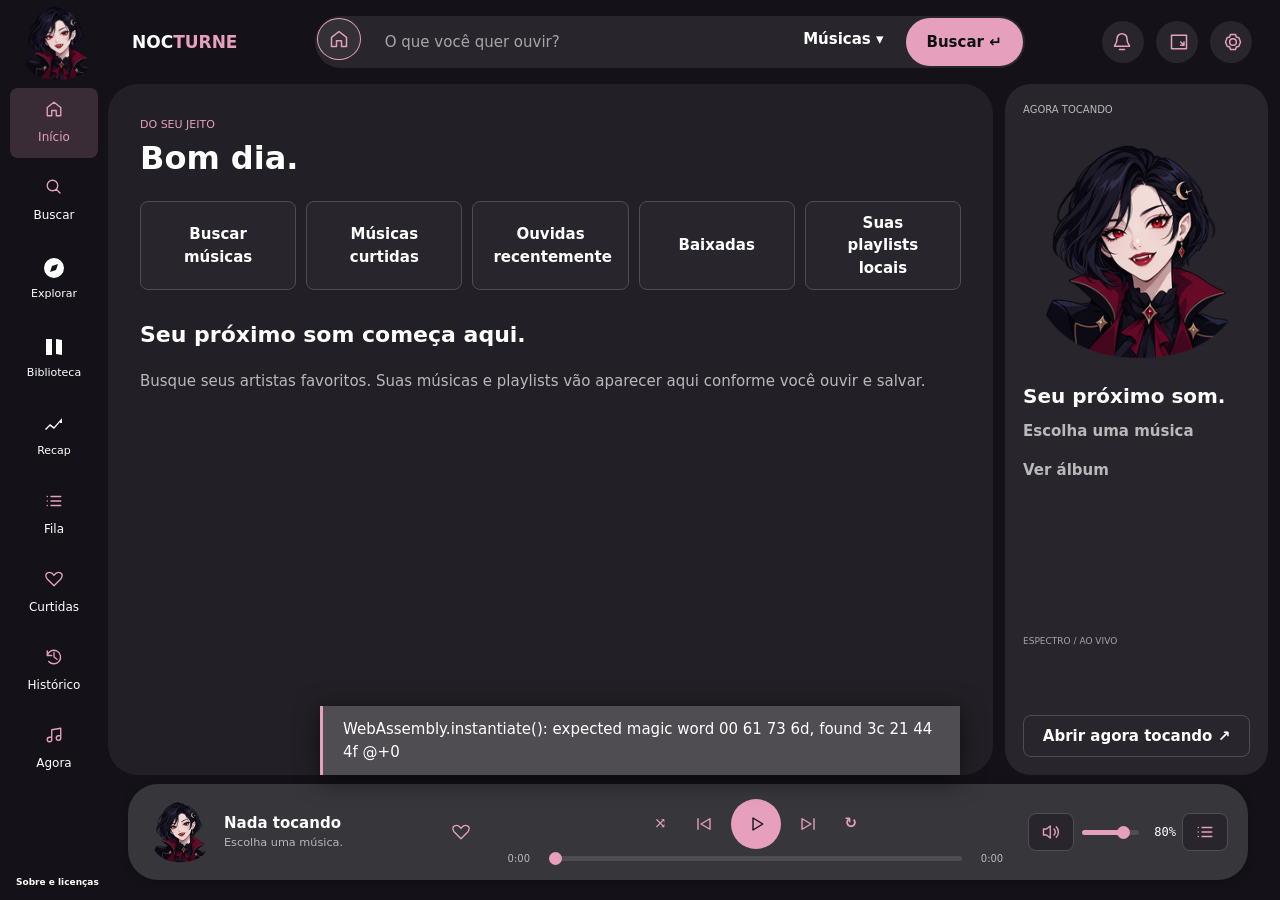
==== commit 5f11ded6: "Fix queue priority, artist links, themed controls and manual session validation for 0.12.1" ====
--- a/windows/web/index.html
+++ b/windows/web/index.html
@@ -1,11 +1,11 @@
-<!doctype html><html lang="pt-BR"><head><meta charset="utf-8"><meta name="viewport" content="width=device-width,initial-scale=1"><meta http-equiv="Content-Security-Policy" content="default-src 'self'; font-src 'self'; script-src 'self' 'wasm-unsafe-eval'; style-src 'self' 'unsafe-inline'; img-src 'self' data: https://*.googleusercontent.com https://*.ggpht.com https://i.ytimg.com https://i.scdn.co https://mosaic.scdn.co; media-src 'self' https://*.googlevideo.com https://offline.yuri.local http://127.0.0.1:*; connect-src 'self' https://lrclib.net; frame-src 'none'; base-uri 'none'; form-action 'none'"><title>Nocturne</title><link rel="stylesheet" href="style.css"><link rel="stylesheet" href="meiro.css"><script src="wasm_exec.js"></script><script type="module" src="app.js"></script></head><body class="minimalIcons"><div id="splash" role="status"><img src="mascot.png" alt=""><b>Nocturne</b><small>Preparando sua música…</small></div>
-<header><button id="brand-button" type="button" aria-label="Personalizar mascote" title="Personalizar mascote"><img id="brand-icon" src="app-icon.png" alt="Nocturne"></button><b>NOC<span>TURNE</span></b><small>NOCTURNE / 0.12.0</small><form id="search"><button id="header-home" type="button" data-page="home" aria-label="Início" title="Início">⌂</button><input id="query" placeholder="O que você quer ouvir?" maxlength="200" required aria-label="Buscar música ou artista"><select id="search-kind" aria-label="Tipo de busca"><option value="songs">Músicas</option><option value="albums">Álbuns</option><option value="artists">Artistas</option><option value="playlists">Playlists</option><option value="podcasts">Podcasts</option></select><button type="submit">Buscar ↵</button></form><button id="notifications-open" aria-label="Notificações" title="Notificações"><span class="bell-icon" aria-hidden="true"></span><small id="notifications-badge" hidden></small></button><button id="mini" aria-label="Miniplayer" title="Miniplayer">▣</button><button id="settings-open" aria-label="Configurações" title="Configurações">⚙</button></header>
-<div class="workspace"><aside><nav><button data-page="home">⌂ Início</button><button data-page="search">⌕ Buscar</button><button data-page="likes">♥ Curtidas</button><button data-page="history">◷ Histórico</button><button data-page="queue">≡ Fila</button><button data-page="now">♫ Agora tocando</button></nav><div class="library-heading"><small>SUAS PLAYLISTS</small><button id="new-playlist" aria-label="Criar playlist">＋</button></div><div id="playlists"></div><p class="aside-note">Sua coleção fica neste aparelho.<br>Leve-a com você pelo backup.</p><button id="settings-sidebar" aria-label="Aparência e configurações" title="Aparência e configurações">Aparência e configurações</button></aside><main><section id="home" hidden></section>
-<section id="browse"><div id="detail-header" hidden></div><p class="label" id="eyebrow">SEU PRÓXIMO SOM</p><h1 id="heading">Sua música.<br>Seu universo.</h1><p id="intro">Um espaço preto, pixelado e do seu jeito.</p><div class="toolbar"><input id="filter" placeholder="Filtrar esta lista…" aria-label="Filtrar lista"><button id="play-list">▶ Ouvir lista</button><button id="rename-playlist" hidden>Renomear</button><button id="delete-playlist" hidden>Excluir playlist</button><button id="clear-history" hidden>Limpar histórico</button></div><p id="status" role="status">Busque uma música para começar.</p><div id="collections" class="collection-grid"></div><button id="artist-more" hidden>Mais músicas deste artista</button><section id="results" aria-label="Músicas"></section></section>
-<section id="now" hidden><div class="now-layout"><div><img id="large-cover" alt="Capa da faixa" src="app-icon.png"><p class="label">AGORA TOCANDO</p><h1 id="large-title">Seu próximo som.</h1><p id="large-artist">Escolha uma música.</p><button id="now-like">♡ Curtir</button><button id="share">Compartilhar link</button><button id="lyrics-load">Carregar letra</button></div><div><small id="lyrics-credit">Letras via LRCLIB · disponibilidade variável</small><div id="lyrics"><p>Carregue a letra para acompanhar a música.</p></div></div></div></section></main><aside class="now-sidebar"><small>AGORA TOCANDO</small><button id="side-album-cover" class="cover-button"><img id="side-cover" src="app-icon.png" alt="Abrir álbum"></button><h2 id="side-title">Seu próximo som.</h2><button id="side-artist" class="text-link">Escolha uma música</button><button id="side-album" class="text-link">Ver álbum</button><div class="visualizer-box"><canvas id="visualizer" width="480" height="230" aria-label="Visualizador de áudio"></canvas><small id="visualizer-label">ESPECTRO / AO VIVO</small></div><button id="side-now">Abrir agora tocando ↗</button></aside></div>
-<footer><div class="track-info"><img id="cover" src="app-icon.png" alt=""><div><strong id="title">Nada tocando</strong><small id="artist">Escolha uma música.</small></div><button id="like" aria-label="Curtir faixa">♡</button></div><div class="transport"><div><button id="shuffle" title="Aleatório">⤨</button><button id="previous" aria-label="Anterior">◀◀</button><button id="play" aria-label="Reproduzir ou pausar">▶</button><button id="next" aria-label="Próxima">▶▶</button><button id="repeat" title="Repetição">↻</button></div><div class="timeline"><small id="elapsed">0:00</small><input id="seek" type="range" min="0" max="100" value="0" step="0.1" aria-label="Posição da música"><small id="duration">0:00</small></div></div><div class="volume"><button id="mute" aria-label="Silenciar">♫</button><input id="volume" type="range" min="0" max="1" step="0.01" value="0.8" aria-label="Volume"><output id="volume-value" for="volume" aria-live="off">80%</output><button id="queue-open" title="Fila">≡</button></div><button id="mini-exit" hidden>Expandir ↗</button><audio id="audio" preload="none" crossorigin="anonymous"></audio><audio id="audio-next" preload="none" crossorigin="anonymous"></audio></footer>
-<dialog id="settings"><div class="dialog-header"><h2>Do seu jeito.</h2><button data-close="settings">✕</button></div><div class="settings-grid"><section><h3>Aparência</h3><button id="head-settings-open" type="button">Personalizar mascote</button><label>Cor principal<input id="primary" type="color" value="#000000"></label><label>Cor secundária<input id="accent" type="color" value="#1ed760"></label><div class="swatches" id="swatches"></div><label><input id="autoAccent" type="checkbox"> Usar uma cor da capa</label><label><input id="homeAlbumClick" type="checkbox"> Abrir álbum ao clicar nas músicas da Início</label><p class="hint">Sem álbum disponível, abre as músicas do artista. O botão ▶ sempre toca direto.</p><label><input id="retro" type="checkbox"> Fonte e bordas retrô</label><label><input id="animations" type="checkbox"> Animações da interface</label><label>Densidade<select id="density"><option value="compact">Compacta</option><option value="normal">Normal</option><option value="spacious">Espaçada</option></select></label><label>Capas <output id="cover-value"></output><input id="coverSize" type="range" min="32" max="96" step="8"></label><label>Letras da interface<input id="fontSize" type="range" min="12" max="22"></label><div id="theme-presets" class="theme-presets"></div><button id="theme-reset">Restaurar preto e verde</button><button id="save-theme">Salvar tema atual</button><div id="themes"></div></section>
-<section><h3>Conta YouTube Music</h3><p>O Google abre no navegador normal. Após entrar, use Importar sessão para conectar a conta; o navegador não compartilha cookies automaticamente com o aplicativo.</p><button id="yt-login">Entrar com Google / YouTube Music</button><button id="yt-check">Verificar conexão</button><button id="yt-cancel">Cancelar login</button><button id="yt-logout">Sair da conta</button><details><summary>Importar sessão · avançado</summary><p>No navegador onde entrou, abra o YouTube Music, pressione F12 e procure Network/Rede. Recarregue a página, selecione uma requisição para music.youtube.com e copie somente o valor de Cookie em Request Headers. Cole no campo protegido do Nocturne. Nunca compartilhe esse valor. No Android, a importação avançada também exige uma sessão própria obtida no navegador; não há transferência automática.</p><button id="yt-import">Importar sessão com segurança</button></details><p id="yt-status" class="hint" role="status">Você pode buscar músicas sem entrar. Recursos da conta precisam de uma sessão válida.</p></section><section><h3>Fonte de música</h3><label>Usar<select id="music-source"><option value="spotify">Spotify · integração preservada</option><option value="youtube">YouTube Music · Meiro</option></select></label><button id="spotify-connect">Conectar Spotify</button><button id="spotify-check">Verificar conexão</button><button id="spotify-library">Carregar curtidas do Spotify</button><button id="spotify-disconnect">Desconectar Spotify</button><p id="spotify-connection-status" class="hint">Entre usando a página do Spotify. Sua biblioteca local continua disponível.</p><p class="hint">YouTube Music usa o cliente do Meiro. A integração Spotify anterior continua opcional; equalizador, visualizador e downloads usam áudio YouTube Music.</p></section><section id="updates-section"><h3>Atualizações</h3><p>Versão instalada: <b id="updates-current">0.12.0</b></p><p>Última versão: <b id="updates-latest">—</b></p><label><input id="updates-auto" type="checkbox" checked> Verificar automaticamente</label><p class="hint">Verificamos ao abrir e periodicamente com o app aberto. A instalação só começa quando você escolher atualizar. No Android, confirme a instalação na tela do sistema.</p><button id="updates-check">Verificar atualização</button><button id="updates-install" hidden>Atualizar agora</button><progress id="updates-progress" hidden aria-label="Atualização em andamento"></progress><p id="updates-status" class="hint" role="status">Você pode verificar quando quiser.</p></section><section><h3>Som</h3><label><input id="autoRadio" type="checkbox"> Continuar com músicas parecidas fora dos álbuns</label><p class="hint">Adiciona recomendações relacionadas à faixa atual quando a fila está acabando. Álbuns mantêm sua sequência.</p><label><input id="normalize" type="checkbox"> Suavizar picos de volume</label><p class="hint">Compressão suave dos picos, sem aumentar e diminuir o ganho a cada trecho. Não iguala o volume entre gravações.</p><label>Transição entre faixas <output id="fade-value"></output><input id="crossfade" type="range" min="0" max="10" step="1"></label><h4>Visualizador</h4><label><input id="visualizer-enabled" type="checkbox"> Barras pixeladas ao vivo</label><label><input id="visualizerRainbow" type="checkbox"> Espectro com cores arco-íris</label><label><input id="reflection" type="checkbox"> Reflexo das barras</label><h4>Equalizador</h4><div id="equalizer"></div><button id="eq-reset">Restaurar equalizador</button><p class="hint" id="audio-info">O processamento de áudio é ativado ao reproduzir.</p></section>
-<section><h3>Enquanto joga</h3><label><input id="discreet" type="checkbox"> Modo discreto, sem efeitos</label><label><input id="minimizeTray" type="checkbox"> Minimizar para a bandeja</label><label><input id="globalHotkeys" type="checkbox"> Atalhos globais</label><p class="hint">Ctrl + Alt + Espaço: pausar<br>Ctrl + Alt + → / ←: próxima / anterior<br>Ctrl + Alt + ↑ / ↓: volume<br>Teclas multimídia também são aceitas.</p><button id="always-top">Alternar sempre por cima</button><button id="mini-settings">Abrir miniplayer</button><h4>Discord</h4><label><input id="discord" type="checkbox"> Mostrar música no Discord</label><label>Application ID (público)<input id="discordId" inputmode="numeric" maxlength="22" placeholder="Preencha quando criar seu app"></label><p class="hint" id="discord-status">Precisa do Discord para PC aberto e de um Application ID próprio. Não use token de conta.</p></section>
-<section><h3>Biblioteca e armazenamento</h3><button id="export">Exportar biblioteca</button><button id="import">Importar / mesclar backup</button><button id="sync-folder">Escolher pasta para sincronização</button><button id="sync-now">Sincronizar agora</button><button id="sync-off">Desligar sincronização</button><p class="hint" id="sync-status">Sem pasta selecionada.</p><p class="hint">Use uma pasta sincronizada por OneDrive, Dropbox ou outro serviço. Em outro PC, escolha a mesma pasta. No Android, escolha o mesmo arquivo por um provedor de arquivos com acesso de leitura e escrita. A sincronização ocorre enquanto o app está aberto.</p><label>Limite do cache de capas<select id="cacheMB"><option value="0">Sem cache em disco</option><option value="16">16 MB</option><option value="64">64 MB</option><option value="128">128 MB</option><option value="256">256 MB</option></select></label><button id="downloads-folder">Abrir pasta de downloads</button><button id="clear-cache">Limpar cache de capas</button><p id="cache-status" class="hint"></p><p class="hint">As músicas não são baixadas para uso offline.</p></section></div><p class="hint">Integração experimental com YouTube Music. Algumas faixas podem falhar ou ficar indisponíveis.</p></dialog>
-<dialog id="notifications-dialog"><div class="dialog-header"><h2>Notificações</h2><button id="notifications-close" aria-label="Fechar notificações">×</button></div><button id="notifications-read-all">Marcar todas como lidas</button><div id="notifications-list"></div><h3>Artistas seguidos</h3><div id="notifications-following"></div><button id="notifications-refresh">Verificar lançamentos</button><p id="notifications-status" class="hint">Verificamos lançamentos ao abrir e a cada 30 minutos com o app aberto. Não são notificações push.</p></dialog><dialog id="name-dialog"><h2 id="name-title">Nome</h2><form id="name-form"><input id="name-input" maxlength="100" required aria-label="Nome"><button>Salvar</button><button type="button" data-close="name-dialog">Cancelar</button></form></dialog><dialog id="add-dialog"><div class="dialog-header"><h2>Adicionar à playlist</h2><button data-close="add-dialog">✕</button></div><div id="add-options"></div><button id="add-new">＋ Nova playlist</button></dialog><div id="update-banner" hidden role="status"><span id="update-banner-text"></span><button id="update-banner-open">Ver atualização</button><button id="update-banner-close" aria-label="Lembrar depois">×</button></div><div id="toast" role="status" hidden></div><dialog id="head-picker" aria-labelledby="head-picker-title"><div class="dialog-header"><h2 id="head-picker-title">Sua mascote, seu estilo.</h2><button id="head-close" type="button" aria-label="Fechar personalização">✕</button></div><p class="hint">Vampira original do Nocturne. Personalize a cor da roupa.</p><div id="head-options" role="group" aria-label="Mascote"></div><label>Cor da mascote<select id="head-mode"><option value="theme">Seguir o tema</option><option value="original">Cor original</option><option value="custom">Cor personalizada</option></select></label><label id="head-custom-label" hidden>Escolha uma cor<input id="head-color" type="color" value="#1ed760"></label><p class="hint">Sua escolha fica salva neste aparelho. No Windows, também muda o ícone da janela enquanto o app está aberto.</p></dialog><button id="licenses-open" class="about-license">Sobre e licenças</button><dialog id="licenses"><h2>Nocturne</h2><p>Cliente YouTube Music de Meiro, elianiva e colaboradores. GNU GPL versão 3. Adaptação Nocturne.</p><p>Software livre, sem garantia. O código-fonte correspondente e a licença acompanham o aplicativo.</p><button id="license-read">Ler a GPLv3</button><div id="license-content"></div><button data-close="licenses">Fechar</button></dialog></body></html>
+<!doctype html><html lang="pt-BR"><head><meta charset="utf-8"><meta name="viewport" content="width=device-width,initial-scale=1"><meta http-equiv="Content-Security-Policy" content="default-src 'self'; font-src 'self'; script-src 'self' 'wasm-unsafe-eval'; style-src 'self' 'unsafe-inline'; img-src 'self' data: https://*.googleusercontent.com https://*.ggpht.com https://i.ytimg.com https://i.scdn.co https://mosaic.scdn.co; media-src 'self' https://*.googlevideo.com https://offline.yuri.local http://127.0.0.1:*; connect-src 'self' https://lrclib.net; frame-src 'none'; base-uri 'none'; form-action 'none'"><title>Nocturne</title><link rel="stylesheet" href="style.css"><link rel="stylesheet" href="meiro.css"><script src="wasm_exec.js"></script><script type="module" src="app.js"></script></head><body class="minimalIcons"><div id="splash" role="status"><img src="mascot.png" alt=""><b>Nocturne</b><small>Preparando sua música…</small></div>
+<header><button id="brand-button" type="button" aria-label="Personalizar mascote" title="Personalizar mascote"><img id="brand-icon" src="app-icon.png" alt="Nocturne"></button><b>NOC<span>TURNE</span></b><small>NOCTURNE / 0.12.1</small><form id="search"><button id="header-home" type="button" data-page="home" aria-label="Início" title="Início">⌂</button><input id="query" placeholder="O que você quer ouvir?" maxlength="200" required aria-label="Buscar música ou artista"><select id="search-kind" aria-label="Tipo de busca"><option value="songs">Músicas</option><option value="albums">Álbuns</option><option value="artists">Artistas</option><option value="playlists">Playlists</option><option value="podcasts">Podcasts</option></select><button type="submit">Buscar ↵</button></form><button id="notifications-open" aria-label="Notificações" title="Notificações"><span class="bell-icon" aria-hidden="true"></span><small id="notifications-badge" hidden></small></button><button id="mini" aria-label="Miniplayer" title="Miniplayer">▣</button><button id="settings-open" aria-label="Configurações" title="Configurações">⚙</button></header>
+<div class="workspace"><aside><nav><button data-page="home">⌂ Início</button><button data-page="search">⌕ Buscar</button><button data-page="likes">♥ Curtidas</button><button data-page="history">◷ Histórico</button><button data-page="queue">≡ Fila</button><button data-page="now">♫ Agora tocando</button></nav><div class="library-heading"><small>SUAS PLAYLISTS</small><button id="new-playlist" aria-label="Criar playlist">＋</button></div><div id="playlists"></div><p class="aside-note">Sua coleção fica neste aparelho.<br>Leve-a com você pelo backup.</p><button id="settings-sidebar" aria-label="Aparência e configurações" title="Aparência e configurações">Aparência e configurações</button></aside><main><section id="home" hidden></section>
+<section id="browse"><div id="detail-header" hidden></div><p class="label" id="eyebrow">SEU PRÓXIMO SOM</p><h1 id="heading">Sua música.<br>Seu universo.</h1><p id="intro">Um espaço preto, pixelado e do seu jeito.</p><div class="toolbar"><input id="filter" placeholder="Filtrar esta lista…" aria-label="Filtrar lista"><button id="play-list">▶ Ouvir lista</button><button id="rename-playlist" hidden>Renomear</button><button id="delete-playlist" hidden>Excluir playlist</button><button id="clear-history" hidden>Limpar histórico</button></div><p id="status" role="status">Busque uma música para começar.</p><div id="collections" class="collection-grid"></div><button id="artist-more" hidden>Mais músicas deste artista</button><section id="results" aria-label="Músicas"></section></section>
+<section id="now" hidden><div class="now-layout"><div><img id="large-cover" alt="Capa da faixa" src="app-icon.png"><p class="label">AGORA TOCANDO</p><h1 id="large-title">Seu próximo som.</h1><p id="large-artist">Escolha uma música.</p><button id="now-like">♡ Curtir</button><button id="share">Compartilhar link</button><button id="lyrics-load">Carregar letra</button></div><div><small id="lyrics-credit">Letras via LRCLIB · disponibilidade variável</small><div id="lyrics"><p>Carregue a letra para acompanhar a música.</p></div></div></div></section></main><aside class="now-sidebar"><small>AGORA TOCANDO</small><button id="side-album-cover" class="cover-button"><img id="side-cover" src="app-icon.png" alt="Abrir álbum"></button><h2 id="side-title">Seu próximo som.</h2><button id="side-artist" class="text-link">Escolha uma música</button><button id="side-album" class="text-link">Ver álbum</button><div class="visualizer-box"><canvas id="visualizer" width="480" height="230" aria-label="Visualizador de áudio"></canvas><small id="visualizer-label">ESPECTRO / AO VIVO</small></div><button id="side-now">Abrir agora tocando ↗</button></aside></div>
+<footer><div class="track-info"><img id="cover" src="app-icon.png" alt=""><div><strong id="title">Nada tocando</strong><small id="artist">Escolha uma música.</small></div><button id="like" aria-label="Curtir faixa">♡</button></div><div class="transport"><div><button id="shuffle" title="Aleatório">⤨</button><button id="previous" aria-label="Anterior">◀◀</button><button id="play" aria-label="Reproduzir ou pausar">▶</button><button id="next" aria-label="Próxima">▶▶</button><button id="repeat" title="Repetição">↻</button></div><div class="timeline"><small id="elapsed">0:00</small><input id="seek" type="range" min="0" max="100" value="0" step="0.1" aria-label="Posição da música"><small id="duration">0:00</small></div></div><div class="volume"><button id="mute" aria-label="Silenciar">♫</button><input id="volume" type="range" min="0" max="1" step="0.01" value="0.8" aria-label="Volume"><output id="volume-value" for="volume" aria-live="off">80%</output><button id="queue-open" title="Fila">≡</button></div><button id="mini-exit" hidden>Expandir ↗</button><audio id="audio" preload="none" crossorigin="anonymous"></audio><audio id="audio-next" preload="none" crossorigin="anonymous"></audio></footer>
+<dialog id="settings"><div class="dialog-header"><h2>Do seu jeito.</h2><button data-close="settings">✕</button></div><div class="settings-grid"><section><h3>Aparência</h3><button id="head-settings-open" type="button">Personalizar mascote</button><label>Cor principal<input id="primary" type="color" value="#000000"></label><label>Cor secundária<input id="accent" type="color" value="#1ed760"></label><div class="swatches" id="swatches"></div><label><input id="autoAccent" type="checkbox"> Usar uma cor da capa</label><label><input id="homeAlbumClick" type="checkbox"> Abrir álbum ao clicar nas músicas da Início</label><p class="hint">Sem álbum disponível, abre as músicas do artista. O botão ▶ sempre toca direto.</p><label><input id="retro" type="checkbox"> Fonte e bordas retrô</label><label><input id="animations" type="checkbox"> Animações da interface</label><label>Densidade<select id="density"><option value="compact">Compacta</option><option value="normal">Normal</option><option value="spacious">Espaçada</option></select></label><label>Capas <output id="cover-value"></output><input id="coverSize" type="range" min="32" max="96" step="8"></label><label>Letras da interface<input id="fontSize" type="range" min="12" max="22"></label><div id="theme-presets" class="theme-presets"></div><button id="theme-reset">Restaurar preto e verde</button><button id="save-theme">Salvar tema atual</button><div id="themes"></div></section>
+<section><h3>Conta YouTube Music</h3><p>O Google abre no navegador normal. Após entrar, use Importar sessão para conectar a conta; o navegador não compartilha cookies automaticamente com o aplicativo.</p><button id="yt-login">Entrar com Google / YouTube Music</button><button id="yt-check">Verificar conexão</button><button id="yt-cancel">Cancelar login</button><button id="yt-logout">Sair da conta</button><details><summary>Importar sessão · avançado</summary><p>No navegador onde entrou, abra o YouTube Music, pressione F12 e procure Network/Rede. Recarregue a página, selecione uma requisição para music.youtube.com e copie somente o valor de Cookie em Request Headers. Cole no campo protegido do Nocturne. Nunca compartilhe esse valor. No Android, a importação avançada também exige uma sessão própria obtida no navegador; não há transferência automática.</p><button id="yt-import">Importar sessão com segurança</button></details><p id="yt-status" class="hint" role="status">Você pode buscar músicas sem entrar. Recursos da conta precisam de uma sessão válida.</p></section><section><h3>Fonte de música</h3><label>Usar<select id="music-source"><option value="spotify">Spotify · integração preservada</option><option value="youtube">YouTube Music · Meiro</option></select></label><button id="spotify-connect">Conectar Spotify</button><button id="spotify-check">Verificar conexão</button><button id="spotify-library">Carregar curtidas do Spotify</button><button id="spotify-disconnect">Desconectar Spotify</button><p id="spotify-connection-status" class="hint">Entre usando a página do Spotify. Sua biblioteca local continua disponível.</p><p class="hint">YouTube Music usa o cliente do Meiro. A integração Spotify anterior continua opcional; equalizador, visualizador e downloads usam áudio YouTube Music.</p></section><section id="updates-section"><h3>Atualizações</h3><p>Versão instalada: <b id="updates-current">0.12.1</b></p><p>Última versão: <b id="updates-latest">—</b></p><label><input id="updates-auto" type="checkbox" checked> Verificar automaticamente</label><p class="hint">Verificamos ao abrir e periodicamente com o app aberto. A instalação só começa quando você escolher atualizar. No Android, confirme a instalação na tela do sistema.</p><button id="updates-check">Verificar atualização</button><button id="updates-install" hidden>Atualizar agora</button><progress id="updates-progress" hidden aria-label="Atualização em andamento"></progress><p id="updates-status" class="hint" role="status">Você pode verificar quando quiser.</p></section><section><h3>Som</h3><label><input id="autoRadio" type="checkbox"> Continuar com músicas parecidas fora dos álbuns</label><p class="hint">Adiciona recomendações relacionadas à faixa atual quando a fila está acabando. Álbuns mantêm sua sequência.</p><label><input id="normalize" type="checkbox"> Suavizar picos de volume</label><p class="hint">Compressão suave dos picos, sem aumentar e diminuir o ganho a cada trecho. Não iguala o volume entre gravações.</p><label>Transição entre faixas <output id="fade-value"></output><input id="crossfade" type="range" min="0" max="10" step="1"></label><h4>Visualizador</h4><label><input id="visualizer-enabled" type="checkbox"> Partículas de áudio ao vivo</label><label><input id="reflection" type="checkbox"> Reflexo das partículas</label><h4>Equalizador</h4><div id="equalizer"></div><button id="eq-reset">Restaurar equalizador</button><p class="hint" id="audio-info">O processamento de áudio é ativado ao reproduzir.</p></section>
+<section><h3>Enquanto joga</h3><label><input id="discreet" type="checkbox"> Modo discreto, sem efeitos</label><label><input id="minimizeTray" type="checkbox"> Minimizar para a bandeja</label><label><input id="globalHotkeys" type="checkbox"> Atalhos globais</label><p class="hint">Ctrl + Alt + Espaço: pausar<br>Ctrl + Alt + → / ←: próxima / anterior<br>Ctrl + Alt + ↑ / ↓: volume<br>Teclas multimídia também são aceitas.</p><button id="always-top">Alternar sempre por cima</button><button id="mini-settings">Abrir miniplayer</button><h4>Discord</h4><label><input id="discord" type="checkbox"> Mostrar música no Discord</label><label>Application ID (público)<input id="discordId" inputmode="numeric" maxlength="22" placeholder="Preencha quando criar seu app"></label><p class="hint" id="discord-status">Precisa do Discord para PC aberto e de um Application ID próprio. Não use token de conta.</p></section>
+<section><h3>Biblioteca e armazenamento</h3><button id="export">Exportar biblioteca</button><button id="import">Importar / mesclar backup</button><button id="sync-folder">Escolher pasta para sincronização</button><button id="sync-now">Sincronizar agora</button><button id="sync-off">Desligar sincronização</button><p class="hint" id="sync-status">Sem pasta selecionada.</p><p class="hint">Use uma pasta sincronizada por OneDrive, Dropbox ou outro serviço. Em outro PC, escolha a mesma pasta. No Android, escolha o mesmo arquivo por um provedor de arquivos com acesso de leitura e escrita. A sincronização ocorre enquanto o app está aberto.</p><label>Limite do cache de capas<select id="cacheMB"><option value="0">Sem cache em disco</option><option value="16">16 MB</option><option value="64">64 MB</option><option value="128">128 MB</option><option value="256">256 MB</option></select></label><button id="downloads-folder">Abrir pasta de downloads</button><button id="clear-cache">Limpar cache de capas</button><p id="cache-status" class="hint"></p><p class="hint">As músicas não são baixadas para uso offline.</p></section></div><p class="hint">Integração experimental com YouTube Music. Algumas faixas podem falhar ou ficar indisponíveis.</p></dialog>
+<dialog id="notifications-dialog"><div class="dialog-header"><h2>Notificações</h2><button id="notifications-close" aria-label="Fechar notificações">×</button></div><button id="notifications-read-all">Marcar todas como lidas</button><div id="notifications-list"></div><h3>Artistas seguidos</h3><div id="notifications-following"></div><button id="notifications-refresh">Verificar lançamentos</button><p id="notifications-status" class="hint">Verificamos lançamentos ao abrir e a cada 30 minutos com o app aberto. Não são notificações push.</p></dialog><dialog id="name-dialog"><h2 id="name-title">Nome</h2><form id="name-form"><input id="name-input" maxlength="100" required aria-label="Nome"><button>Salvar</button><button type="button" data-close="name-dialog">Cancelar</button></form></dialog><dialog id="add-dialog"><div class="dialog-header"><h2>Adicionar à playlist</h2><button data-close="add-dialog">✕</button></div><div id="add-options"></div><button id="add-new">＋ Nova playlist</button></dialog><div id="update-banner" hidden role="status"><span id="update-banner-text"></span><button id="update-banner-open">Ver atualização</button><button id="update-banner-close" aria-label="Lembrar depois">×</button></div><div id="toast" role="status" hidden></div><dialog id="head-picker" aria-labelledby="head-picker-title"><div class="dialog-header"><h2 id="head-picker-title">Sua mascote, seu estilo.</h2><button id="head-close" type="button" aria-label="Fechar personalização">✕</button></div><p class="hint">Vampira original do Nocturne. Personalize a cor da roupa.</p><div id="head-options" role="group" aria-label="Mascote"></div><label>Cor da mascote<select id="head-mode"><option value="theme">Seguir o tema</option><option value="original">Cor original</option><option value="custom">Cor personalizada</option></select></label><label id="head-custom-label" hidden>Escolha uma cor<input id="head-color" type="color" value="#1ed760"></label><p class="hint">Sua escolha fica salva neste aparelho. No Windows, também muda o ícone da janela enquanto o app está aberto.</p></dialog><button id="licenses-open" class="about-license">Sobre e licenças</button><dialog id="licenses"><h2>Nocturne</h2><p>Cliente YouTube Music de Meiro, elianiva e colaboradores. GNU GPL versão 3. Adaptação Nocturne.</p><p>Software livre, sem garantia. O código-fonte correspondente e a licença acompanham o aplicativo.</p><button id="license-read">Ler a GPLv3</button><div id="license-content"></div><button data-close="licenses">Fechar</button></dialog></body></html>
--- a/windows/web/style.css
+++ b/windows/web/style.css
@@ -1,53 +1,56 @@
-:root{--accent:#1ed760;--cover:56px;--font:15px;--row:10px;color-scheme:dark}*{box-sizing:border-box}body{margin:0;background:var(--primary);color:var(--text);font:var(--font)/1.5 system-ui}body.retro{font-family:Consolas,'Courier New',monospace}button,input,select{font:inherit}button{cursor:pointer;background:var(--raised);color:var(--text);border:1px solid var(--border);border-radius:5px;padding:9px 13px}button:hover,button.active{border-color:var(--accent-readable);color:var(--accent-readable)}button:disabled{opacity:.4;cursor:wait}input,select{background:var(--raised);color:var(--text);border:1px solid var(--border);padding:10px;min-width:0}input[type=checkbox],input[type=range]{accent-color:var(--accent-readable)}input[type=range]{padding:0;cursor:pointer}input[type=color]{width:46px;padding:3px}body.retro button,body.retro input,body.retro select{border-radius:0}body.animations:not(.discreet) button{transition:background .15s,color .15s}header{height:80px;display:flex;align-items:center;gap:12px;padding:16px 24px;border-bottom:1px solid var(--border)}header>img{width:32px;image-rendering:pixelated}header b{white-space:nowrap;font:700 19px monospace}span,.label{color:var(--accent-readable)}small{color:var(--muted);font-size:.75em}header>small{font:10px monospace;letter-spacing:2px}form{display:flex;gap:8px}header form{max-width:620px;flex:1;margin:auto}#query{width:100%}header form button,#play,#name-form button:first-of-type{background:var(--accent);color:var(--primary);border-color:transparent;font-weight:700}.workspace{display:grid;grid-template-columns:230px 1fr;height:calc(100vh - 194px);gap:8px;padding:8px}aside,main{background:var(--surface);border:1px solid var(--border);overflow:auto}aside{padding:18px 12px;display:flex;flex-direction:column}nav{display:grid;gap:6px}nav button{border-color:transparent;background:none;text-align:left}nav button.active{background:var(--raised);color:var(--accent-readable)}.library-heading{display:flex;align-items:center;justify-content:space-between;margin:24px 0 8px}.library-heading button{border:0}.aside-note{font-size:.7em;color:var(--subtle);margin-top:auto;padding-top:25px}#playlists{display:grid;gap:6px}#playlists button{overflow:hidden;text-overflow:ellipsis;white-space:nowrap;text-align:left;background:none;border:0}#settings-sidebar{font-size:.75em}main{padding:32px 36px}h1{font-size:clamp(26px,3.2vw,48px);line-height:1.1;margin:14px 0 20px;letter-spacing:-1px}p{color:var(--muted)}.label{font:11px monospace;letter-spacing:3px}.toolbar{display:flex;gap:8px;flex-wrap:wrap;margin-top:26px}.toolbar input{flex:1;max-width:330px}#status{min-height:22px;font-size:.8em;margin:18px 0}#results{display:grid;gap:5px}.song{display:flex;align-items:center;gap:12px;background:var(--raised);padding:var(--row);border:1px solid transparent;border-bottom-color:var(--hover)}.song.active{border-left-color:var(--accent-readable);background:color-mix(in srgb,var(--accent) 12%,var(--primary))}.song.dragging{opacity:.4}.song img{height:var(--cover);width:var(--cover);object-fit:cover;flex-shrink:0}.song .song-play{flex:1;text-align:left;border:0;background:none;min-width:70px;padding:0}.song strong,.song small{display:block;overflow:hidden;text-overflow:ellipsis;white-space:nowrap}.song .actions{display:flex;gap:4px}.song .actions button{padding:7px 9px;background:none}.row-number{font-size:.7em;width:23px;color:var(--subtle)}.duration-label{min-width:40px;text-align:right}footer{height:106px;display:flex;align-items:center;gap:20px;padding:12px 22px;background:var(--surface);border-top:1px solid var(--border)}.track-info{width:30%;display:flex;align-items:center;gap:12px;min-width:0}.track-info img{width:54px;height:54px;object-fit:cover}.track-info div{min-width:0;flex:1}.track-info strong,.track-info small{display:block;overflow:hidden;white-space:nowrap;text-overflow:ellipsis}.track-info button{border:0;background:none;color:var(--accent-readable);font-size:21px}.transport{flex:1;text-align:center}.transport>div:first-child{display:flex;justify-content:center;gap:10px;align-items:center}.transport button{background:none;border:0;padding:5px 10px}#play{width:38px;height:38px;border-radius:50%;padding:0}.timeline{display:flex;align-items:center;gap:12px;margin-top:10px}.timeline input{width:100%}.timeline small{font-size:10px;min-width:32px}.volume{display:flex;align-items:center;gap:6px;width:180px}.volume input{width:90px}audio{display:none}.now-layout{display:grid;grid-template-columns:minmax(200px,1fr) minmax(200px,1fr);gap:40px;max-width:1000px;margin:auto}.now-layout img{max-width:420px;width:100%;aspect-ratio:1;object-fit:cover}#lyrics{max-height:60vh;overflow:auto;padding:20px 4px}#lyrics p{font-size:1.3em;color:var(--muted)}#lyrics p.current{color:var(--accent-readable);font-weight:700}dialog{background:var(--raised);color:var(--text);border:1px solid var(--border);max-width:1050px;width:90%;max-height:90vh;padding:24px}dialog::backdrop{background:#000b}.dialog-header{display:flex;align-items:center;justify-content:space-between}.dialog-header h2{margin:0}.settings-grid{display:grid;grid-template-columns:1fr 1fr;gap:22px}.settings-grid section{padding:16px;border:1px solid var(--border)}.settings-grid h3{color:var(--accent-readable);margin-top:0}label{display:flex;align-items:center;justify-content:space-between;gap:12px;margin:14px 0}label input[type=checkbox]{margin-right:auto;order:2}label input[type=range]{max-width:150px}label input:not([type]){max-width:200px}.hint{font-size:.75em;color:var(--muted);line-height:1.6}.swatches{display:flex;gap:8px}.swatches button{width:28px;height:28px;padding:0;background:var(--swatch)}#equalizer label{font-size:.8em}#themes button{margin:4px}.theme-row{display:flex;align-items:center;justify-content:space-between}.theme-row button:first-child{flex:1;text-align:left}#name-dialog{max-width:450px}#name-form{flex-wrap:wrap}#name-input{width:100%}#add-dialog{max-width:450px}#add-options{display:grid;gap:8px;margin:18px 0}#toast{position:fixed;bottom:125px;left:50%;transform:translateX(-50%);padding:12px 20px;max-width:85vw;background:var(--border);border-left:3px solid var(--accent);box-shadow:0 4px 24px #0009;z-index:20}.discreet *{animation:none!important;transition:none!important}.mini header,.mini .workspace,.mini .volume,.mini .timeline,.mini #shuffle,.mini #repeat{display:none}.mini footer{height:100vh;padding:10px;gap:8px}.mini .track-info{width:54%;gap:8px}.mini .track-info img{width:42px;height:42px}.mini .track-info strong{font-size:12px}.mini .track-info small{font-size:10px}.mini .transport{flex:none}.mini .transport>div:first-child{gap:0}.mini .transport button{font-size:12px;padding:4px}.mini #mini-exit{display:block;font-size:10px;padding:5px}.mini #play{width:30px;height:30px}@media(max-width:850px){header>small{display:none}.workspace{grid-template-columns:170px 1fr}main{padding:24px 18px}.volume{width:100px}.volume input{width:55px}.song .duration-label,.row-number{display:none}.settings-grid{grid-template-columns:1fr}.now-layout{gap:20px}header{padding:14px}}@media(max-width:600px){header{height:110px;flex-wrap:wrap;gap:8px}header form{order:3;width:100%;max-width:none;flex-basis:100%}header b{flex:1}header>img{width:25px}header button{padding:6px 9px}.workspace{height:calc(100vh - 245px);grid-template-columns:1fr;display:block;padding-top:48px;position:relative}aside{position:absolute;top:0;left:0;right:0;height:44px;padding:0;overflow-x:auto}aside nav{display:flex;white-space:nowrap}aside nav button{font-size:12px;padding:10px}aside>*:not(nav){display:none}main{height:100%;padding:18px 12px}.song{gap:8px}.song .actions button{padding:5px}.song .actions button.share-row{display:none}.song img{width:42px;height:42px}.song small{font-size:10px}.toolbar button{font-size:12px}footer{height:127px;padding:8px 12px;flex-wrap:wrap;gap:5px}.track-info{width:65%;flex:1}.track-info img{width:36px;height:36px}.track-info strong{font-size:12px}.volume{width:90px}.transport{flex-basis:100%;display:flex;align-items:center;gap:10px}.transport>div:first-child{gap:0}.transport .timeline{flex:1;margin:0;gap:4px}.timeline small{font-size:9px;min-width:26px}#play{width:30px;height:30px}.now-layout{grid-template-columns:1fr}.now-layout img{max-width:240px}#lyrics{max-height:none}.settings-grid section{padding:10px}dialog{width:96%;padding:14px}.song .actions .move{display:none}#toast{bottom:145px}}
-
-.workspace{grid-template-columns:215px minmax(0,1fr) 285px}.now-sidebar{padding:18px;gap:8px}.now-sidebar>small{font-size:10px;letter-spacing:2px}.cover-button{padding:0;margin-top:12px;background:none;border:0}.cover-button img{width:100%;aspect-ratio:1;object-fit:cover;display:block}.now-sidebar h2{font-size:22px;line-height:1.2;margin:12px 0 0}.text-link{background:none;border:0;text-align:left;padding:4px 0;color:var(--muted)}.text-link:hover{color:var(--accent-readable);text-decoration:underline}.visualizer-box{background:var(--primary);padding:10px 0;margin-top:22px}.visualizer-box canvas{display:block;width:100%;height:auto}.visualizer-box small{font:9px monospace;letter-spacing:2px;color:var(--subtle)}.discreet .visualizer-box{display:none}.collection-grid{display:grid;grid-template-columns:repeat(auto-fill,minmax(135px,1fr));gap:15px;margin:20px 0}.collection{padding:10px;text-align:left;background:var(--raised)}.collection img{width:100%;aspect-ratio:1;object-fit:cover}.collection b,.collection small{display:block;margin-top:8px}.detail-hero{display:flex;gap:25px;align-items:end;margin-bottom:24px}.detail-hero img{width:180px;aspect-ratio:1;object-fit:cover}.detail-hero p{font-size:12px;max-height:110px;overflow:auto}.detail-hero h2{font-size:30px;margin:5px 0}header form select{max-width:110px;font-size:12px}.album-row{font-size:11px;color:var(--muted)}.artist-link{cursor:pointer}.artist-link:hover{color:var(--accent-readable);text-decoration:underline}@media(max-width:1150px){.workspace{grid-template-columns:185px minmax(0,1fr) 230px}.now-sidebar{padding:12px}main{padding:25px 20px}.song{gap:8px}.song .actions button{padding:6px}.song .actions .share-row{display:none}}@media(max-width:950px){.workspace{grid-template-columns:170px minmax(0,1fr)}.now-sidebar{display:none}}@media(max-width:600px){.workspace{display:block}.now-sidebar{display:none}header form select{max-width:80px}.detail-hero img{width:110px}.detail-hero{gap:15px}.detail-hero h2{font-size:24px}}
-
-
-.now-layout .visualizer-box{max-width:420px}.now-layout .visualizer-box canvas{width:100%;height:auto}
-
-/* Keep the search controls readable without wrapping or shrinking labels. */
-header form{min-width:0;align-items:stretch}header form #query{flex:1 1 0;width:0;min-width:0}header form select{flex:0 0 100px;width:100px;max-width:none}header form button{flex:0 0 auto;white-space:nowrap}
-@media(min-width:601px) and (max-width:1100px){header{height:124px;flex-wrap:wrap;gap:8px;padding:10px 16px}header b{flex:1}header>small{display:none}header form{order:3;flex:1 0 100%;width:100%;max-width:none;margin:0;height:44px}.workspace{height:calc(100vh - 238px)}}
-@media(max-width:600px){header form select{flex-basis:90px;width:90px}header form button{padding:8px 10px}}
-
-.volume{width:228px;flex-shrink:0}.volume #volume{min-width:35px;flex:1}.volume output{min-width:4ch;text-align:right;color:var(--text);font:12px monospace;font-variant-numeric:tabular-nums}.pixel-icon::before{content:'';display:inline-block;width:20px;height:20px;background:currentColor;mask:var(--pixel) center/contain no-repeat;image-rendering:pixelated;vertical-align:middle;flex-shrink:0}nav button.pixel-icon{display:flex;align-items:center;gap:10px}.pixel-only{font-size:0!important}.pixel-only::before{width:18px;height:18px}#mobile-nav span.pixel-icon{font-size:0!important}#mobile-nav span.pixel-icon::before{width:24px;height:24px}@media(max-width:950px){.volume{width:190px}.volume input{width:50px}}@media(max-width:600px){.volume{width:170px}.volume input{width:40px}}
-
-.pixel-icon::before{width:18px;height:18px}#mobile-nav span.pixel-icon::before{width:20px;height:20px}
-
-
-@font-face{font-family:YuriMinecraft;src:url('fonts/Minecraft.ttf') format('truetype');font-weight:400;font-style:normal;font-display:swap}
-body.minecraftFont header b,body.minecraftFont h1,body.minecraftFont h2,body.minecraftFont h3,body.minecraftFont h4,body.minecraftFont button:not(.pixel-only),body.minecraftFont summary{font-family:YuriMinecraft,system-ui,sans-serif;font-weight:400;letter-spacing:0;line-height:1.45}
-body.minecraftFont .song .song-play,body.minecraftFont .song .song-play *,body.minecraftFont .track-info strong,body.minecraftFont .track-info small,body.minecraftFont #large-title,body.minecraftFont #large-artist,body.minecraftFont #side-title,body.minecraftFont #side-artist,body.minecraftFont #lyrics p,body.minecraftFont .collection b,body.minecraftFont .collection small,body.minecraftFont #playlists button,body.minecraftFont .mobile-playlist-row,body.minecraftFont .detail-hero h2{font-family:system-ui,sans-serif;font-weight:inherit;letter-spacing:normal}
-
-#settings-open.pixel-icon::before,#mini.pixel-icon::before{width:20px;height:20px}#mini-settings.pixel-icon,#mobile-pip.pixel-icon{display:inline-flex;align-items:center;justify-content:center;gap:7px}
-
-body.minimalIcons button,body.minimalIcons input,body.minimalIcons select{border-radius:8px}body.minimalIcons nav button{font-family:system-ui,sans-serif;font-weight:500}body.minimalIcons #play,body.minimalIcons #mobile-play{border-radius:50%}.home-shortcuts{display:grid;grid-template-columns:repeat(auto-fit,minmax(150px,1fr));gap:12px;margin:24px 0 32px}.home-shortcuts button{text-align:left;min-height:64px;background:var(--raised);padding:16px}.home-cards{display:grid;grid-template-columns:repeat(auto-fill,minmax(135px,1fr));gap:16px;margin:18px 0 32px}.home-card{min-width:0;text-align:left;border:0;background:var(--raised);padding:12px}.home-card img{width:100%;aspect-ratio:1;object-fit:cover}.home-card strong,.home-card small{display:block;overflow:hidden;text-overflow:ellipsis;white-space:nowrap;margin-top:8px;font-family:system-ui,sans-serif}.home-card small{margin-top:4px}#home h2{font-size:22px}@media(max-width:600px){.home-shortcuts{grid-template-columns:repeat(2,minmax(0,1fr));gap:8px}.home-shortcuts button{font-size:13px;padding:12px}.home-cards{grid-template-columns:repeat(2,minmax(0,1fr));gap:10px}#home h1{font-size:26px}}
-body.minimalIcons:not(.minecraftFont) button:not(.pixel-only){font-family:system-ui,sans-serif}
-
-:root{--primary:#000;--surface:#0b0b0b;--raised:#151515;--hover:#222;--border:#404040;--text:#fff;--muted:#b3b3b3;--subtle:#999;--accent-text:#111;--accent-readable:#1ed760}header form button,#play,#name-form button:first-of-type,#mobile-search-zone form>button,.mobile-compact-actions #mobile-play,#mobile-full-controls #play{color:var(--accent-text)}.theme-presets{display:flex;gap:6px;flex-wrap:wrap;margin:16px 0}.theme-presets button{font-size:12px}#theme-reset{margin:6px 0}body,dialog,button,input,select{color:var(--text)}::placeholder{color:var(--subtle)}#toast{color:var(--text)}.volume output{color:var(--text)}
-
-/* Theme the range widgets explicitly; native controls can ignore dark accents. */
-input[type=range]{appearance:none;-webkit-appearance:none;background:transparent;border:0;height:24px;accent-color:var(--accent-readable)}input[type=range]::-webkit-slider-runnable-track{height:5px;border-radius:8px;background:linear-gradient(to right,var(--accent-readable) 0%,var(--accent-readable) var(--range-fill,0%),var(--border) var(--range-fill,0%),var(--border) 100%)}input[type=range]::-webkit-slider-thumb{-webkit-appearance:none;width:13px;height:13px;margin-top:-4px;border-radius:50%;border:0;background:var(--accent-readable)}input[type=range]::-moz-range-track{height:5px;border-radius:8px;background:var(--border)}input[type=range]::-moz-range-progress{height:5px;border-radius:8px;background:var(--accent-readable)}input[type=range]::-moz-range-thumb{width:13px;height:13px;border-radius:50%;border:0;background:var(--accent-readable)}input[type=range]:focus-visible{outline:2px solid var(--accent-readable);outline-offset:3px}input[type=checkbox]{accent-color:var(--accent-readable)}nav button.pixel-icon::before,.transport button:not(#play),#settings-open,#mini,#mute,#queue-open,.track-info #like{color:var(--accent-readable)}nav button.active{border-color:var(--accent-readable)}#mobile-nav button.active>span{color:var(--accent-readable)}.song.active{background:color-mix(in srgb,var(--accent) 12%,var(--surface));border-left-color:var(--accent-readable)}.mobile-search-tabs button.active{color:var(--accent-text)}
-
-#update-banner:not([hidden]){position:fixed;z-index:40;left:50%;bottom:125px;transform:translateX(-50%);display:flex;align-items:center;gap:10px;width:max-content;max-width:92vw;padding:12px;background:var(--raised);color:var(--text);border:1px solid var(--accent-readable);border-radius:12px;box-shadow:0 6px 30px #0006;font:13px system-ui}#updates-progress:not([hidden]){display:block;width:100%;margin:16px 0;accent-color:var(--accent-readable)}#updates-install{margin:5px;background:var(--accent);color:var(--accent-text)}@media(max-width:600px){#update-banner:not([hidden]){bottom:155px;flex-wrap:wrap;justify-content:center;font-size:12px}.mini #update-banner{display:none!important}}
-
-#notifications-open{position:relative;flex:none;width:44px;height:42px;padding:10px;color:var(--accent-readable)}.bell-icon{display:block;width:20px;height:20px;background:currentColor;mask:url('data:image/svg+xml,%3Csvg xmlns="http://www.w3.org/2000/svg" viewBox="0 0 24 24"%3E%3Cpath d="M18 8a6 6 0 0 0-12 0c0 7-3 7-3 9h18c0-2-3-2-3-9ZM9 21h6" fill="none" stroke="black" stroke-width="1.8" stroke-linecap="round" stroke-linejoin="round"/%3E%3C/svg%3E') center/contain no-repeat}#notifications-badge:not([hidden]){position:absolute;right:-5px;top:-6px;border-radius:20px;padding:2px 5px;min-width:18px;background:var(--accent);color:var(--accent-text);font:700 10px system-ui}#notifications-dialog{max-width:650px}#notifications-list{display:grid;gap:10px;margin:18px 0}.notice{padding:14px;background:var(--surface);border:1px solid var(--border);border-radius:10px}.notice.unread{border-left:3px solid var(--accent-readable)}.notice h3{margin:0;font:600 15px system-ui}.notice p{margin:8px 0}.notice small{display:block;margin-bottom:10px}.notice button{margin:3px;font-size:12px}.following-row{display:flex;justify-content:space-between;gap:8px;margin:8px 0}.following-row button:first-child{min-width:0;overflow:hidden;text-overflow:ellipsis;text-align:left}#follow-artist{margin-top:14px;color:var(--accent-readable);border-color:var(--accent-readable)}.mini #notifications-dialog{display:none}header b{min-width:0}@media(max-width:600px){#notifications-open{width:36px;height:38px;padding:8px}#notifications-list button{font-size:12px}.following-row button{font-size:12px}header b{font-size:16px}}
-
-.home-card{position:relative}.home-card .home-open{display:block;width:100%;padding:0;border:0;background:none;color:var(--text);text-align:left;min-width:0;border-radius:0}.home-card .home-open:hover{color:var(--text)}.home-card .home-open:focus-visible{outline:2px solid var(--accent-readable);outline-offset:4px}.home-card .home-play{position:absolute;top:20px;right:20px;width:34px;height:34px;min-height:34px;padding:0;border:0;border-radius:50%;background:var(--accent);color:var(--accent-text);box-shadow:0 2px 8px #0006;opacity:0;z-index:1}.home-card:hover .home-play,.home-card:focus-within .home-play{opacity:1}@media(hover:none),(max-width:600px){.home-card .home-play{opacity:1;top:16px;right:16px}}
-
-.music-title-link:not([aria-disabled=true]){cursor:pointer}.music-title-link:not([aria-disabled=true]):hover,.music-title-link:not([aria-disabled=true]):focus-visible{color:var(--accent-readable);text-decoration:underline;text-underline-offset:3px}.music-title-link:focus-visible{outline:2px solid var(--accent-readable);outline-offset:3px}
-
-#search #header-home{flex:0 0 44px;width:44px;min-width:44px;padding:10px;background:var(--raised);color:var(--accent-readable);border:1px solid var(--border);border-radius:50%}#search #header-home:hover,#search #header-home.active{border-color:var(--accent-readable);background:var(--hover)}#search #header-home::before{width:20px;height:20px}
-
-.home-card.active,.song.active{box-shadow:inset 0 0 0 2px var(--accent);border-radius:0}.song.active{border-color:var(--accent)}
-
-/* Track titles follow the selected accent on pointer hover and keyboard focus. */
-.song:hover .song-play strong,.song .song-play:focus-visible strong,.home-card:hover .home-open strong,.home-card .home-open:focus-visible strong{color:var(--accent-readable)}
-
-#brand-button{flex:none;display:grid;place-items:center;width:40px;height:40px;min-width:40px;padding:4px;background:none;border:1px solid transparent;border-radius:6px}#brand-button:hover,#brand-button:focus-visible{border-color:var(--accent-readable)}#brand-icon{width:32px;height:32px;image-rendering:pixelated}#head-picker{max-width:470px}#head-options{display:grid;grid-template-columns:repeat(4,minmax(0,1fr));gap:10px;margin:20px 0}#head-options button{display:grid;justify-items:center;gap:9px;min-width:0;padding:10px 5px}#head-options img{width:64px;max-width:100%;aspect-ratio:1;image-rendering:pixelated}#head-options span{font:12px system-ui;color:var(--text)}#head-options button[aria-pressed=true]{border-color:var(--accent-readable);box-shadow:inset 0 0 0 1px var(--accent-readable)}#head-picker [hidden]{display:none!important}@media(max-width:600px){#brand-button{width:34px;height:36px;min-width:34px}#brand-icon{width:26px;height:26px}#head-options{grid-template-columns:repeat(2,minmax(0,1fr))}}
-
-/* Highlight the whole track, matching the current-track frame. */
-.home-card.active,.song:focus-within,.home-card:focus-within{background:color-mix(in srgb,var(--accent) 12%,var(--surface));box-shadow:inset 0 0 0 2px var(--accent);border-radius:0}.song:focus-within{border-color:var(--accent)}
-@media(hover:hover){.song:hover,.home-card:hover{background:color-mix(in srgb,var(--accent) 12%,var(--surface));box-shadow:inset 0 0 0 2px var(--accent);border-radius:0}.song:hover{border-color:var(--accent)}}
-
-#window-controls[hidden],#window-grips[hidden]{display:none!important}#window-controls{position:fixed;right:0;top:0;display:flex;z-index:40;height:32px;background:var(--primary)}#window-controls button{width:46px;height:32px;padding:0;border:0;border-radius:0!important;background:none;color:var(--text);font:18px system-ui}#window-controls button:hover{background:var(--hover)}#window-controls button[data-window-action=close]:hover{background:#c42b1c;color:white}.desktop-chrome header{padding-right:150px}.desktop-chrome header>b,.desktop-chrome header>small{user-select:none}#window-grips>div{position:fixed;z-index:50}#window-grips [data-edge=top],#window-grips [data-edge=bottom]{left:8px;right:8px;height:5px;cursor:ns-resize}#window-grips [data-edge=top]{top:0}#window-grips [data-edge=bottom]{bottom:0}#window-grips [data-edge=left],#window-grips [data-edge=right]{top:8px;bottom:8px;width:5px;cursor:ew-resize}#window-grips [data-edge=left]{left:0}#window-grips [data-edge=right]{right:0}#window-grips [data-edge*=top-],#window-grips [data-edge*=bottom-]{width:8px;height:8px}#window-grips [data-edge=top-left]{top:0;left:0;cursor:nwse-resize}#window-grips [data-edge=top-right]{top:0;right:0;cursor:nesw-resize}#window-grips [data-edge=bottom-left]{bottom:0;left:0;cursor:nesw-resize}#window-grips [data-edge=bottom-right]{bottom:0;right:0;cursor:nwse-resize}.desktop-chrome.mini footer{padding-top:32px}.desktop-chrome.mini #window-controls{height:26px}.desktop-chrome.mini #window-controls button{height:26px;width:34px}
+:root{--accent:#1ed760;--cover:56px;--font:15px;--row:10px;color-scheme:dark}*{box-sizing:border-box}body{margin:0;background:var(--primary);color:var(--text);font:var(--font)/1.5 system-ui}body.retro{font-family:Consolas,'Courier New',monospace}button,input,select{font:inherit}button{cursor:pointer;background:var(--raised);color:var(--text);border:1px solid var(--border);border-radius:5px;padding:9px 13px}button:hover,button.active{border-color:var(--accent-readable);color:var(--accent-readable)}button:disabled{opacity:.4;cursor:wait}input,select{background:var(--raised);color:var(--text);border:1px solid var(--border);padding:10px;min-width:0}input[type=checkbox],input[type=range]{accent-color:var(--accent-readable)}input[type=range]{padding:0;cursor:pointer}input[type=color]{width:46px;padding:3px}body.retro button,body.retro input,body.retro select{border-radius:0}body.animations:not(.discreet) button{transition:background .15s,color .15s}header{height:80px;display:flex;align-items:center;gap:12px;padding:16px 24px;border-bottom:1px solid var(--border)}header>img{width:32px;image-rendering:pixelated}header b{white-space:nowrap;font:700 19px monospace}span,.label{color:var(--accent-readable)}small{color:var(--muted);font-size:.75em}header>small{font:10px monospace;letter-spacing:2px}form{display:flex;gap:8px}header form{max-width:620px;flex:1;margin:auto}#query{width:100%}header form button,#play,#name-form button:first-of-type{background:var(--accent);color:var(--primary);border-color:transparent;font-weight:700}.workspace{display:grid;grid-template-columns:230px 1fr;height:calc(100vh - 194px);gap:8px;padding:8px}aside,main{background:var(--surface);border:1px solid var(--border);overflow:auto}aside{padding:18px 12px;display:flex;flex-direction:column}nav{display:grid;gap:6px}nav button{border-color:transparent;background:none;text-align:left}nav button.active{background:var(--raised);color:var(--accent-readable)}.library-heading{display:flex;align-items:center;justify-content:space-between;margin:24px 0 8px}.library-heading button{border:0}.aside-note{font-size:.7em;color:var(--subtle);margin-top:auto;padding-top:25px}#playlists{display:grid;gap:6px}#playlists button{overflow:hidden;text-overflow:ellipsis;white-space:nowrap;text-align:left;background:none;border:0}#settings-sidebar{font-size:.75em}main{padding:32px 36px}h1{font-size:clamp(26px,3.2vw,48px);line-height:1.1;margin:14px 0 20px;letter-spacing:-1px}p{color:var(--muted)}.label{font:11px monospace;letter-spacing:3px}.toolbar{display:flex;gap:8px;flex-wrap:wrap;margin-top:26px}.toolbar input{flex:1;max-width:330px}#status{min-height:22px;font-size:.8em;margin:18px 0}#results{display:grid;gap:5px}.song{display:flex;align-items:center;gap:12px;background:var(--raised);padding:var(--row);border:1px solid transparent;border-bottom-color:var(--hover)}.song.active{border-left-color:var(--accent-readable);background:color-mix(in srgb,var(--accent) 12%,var(--primary))}.song.dragging{opacity:.4}.song img{height:var(--cover);width:var(--cover);object-fit:cover;flex-shrink:0}.song .song-play{flex:1;text-align:left;border:0;background:none;min-width:70px;padding:0}.song strong,.song small{display:block;overflow:hidden;text-overflow:ellipsis;white-space:nowrap}.song .actions{display:flex;gap:4px}.song .actions button{padding:7px 9px;background:none}.row-number{font-size:.7em;width:23px;color:var(--subtle)}.duration-label{min-width:40px;text-align:right}footer{height:106px;display:flex;align-items:center;gap:20px;padding:12px 22px;background:var(--surface);border-top:1px solid var(--border)}.track-info{width:30%;display:flex;align-items:center;gap:12px;min-width:0}.track-info img{width:54px;height:54px;object-fit:cover}.track-info div{min-width:0;flex:1}.track-info strong,.track-info small{display:block;overflow:hidden;white-space:nowrap;text-overflow:ellipsis}.track-info button{border:0;background:none;color:var(--accent-readable);font-size:21px}.transport{flex:1;text-align:center}.transport>div:first-child{display:flex;justify-content:center;gap:10px;align-items:center}.transport button{background:none;border:0;padding:5px 10px}#play{width:38px;height:38px;border-radius:50%;padding:0}.timeline{display:flex;align-items:center;gap:12px;margin-top:10px}.timeline input{width:100%}.timeline small{font-size:10px;min-width:32px}.volume{display:flex;align-items:center;gap:6px;width:180px}.volume input{width:90px}audio{display:none}.now-layout{display:grid;grid-template-columns:minmax(200px,1fr) minmax(200px,1fr);gap:40px;max-width:1000px;margin:auto}.now-layout img{max-width:420px;width:100%;aspect-ratio:1;object-fit:cover}#lyrics{max-height:60vh;overflow:auto;padding:20px 4px}#lyrics p{font-size:1.3em;color:var(--muted)}#lyrics p.current{color:var(--accent-readable);font-weight:700}dialog{background:var(--raised);color:var(--text);border:1px solid var(--border);max-width:1050px;width:90%;max-height:90vh;padding:24px}dialog::backdrop{background:#000b}.dialog-header{display:flex;align-items:center;justify-content:space-between}.dialog-header h2{margin:0}.settings-grid{display:grid;grid-template-columns:1fr 1fr;gap:22px}.settings-grid section{padding:16px;border:1px solid var(--border)}.settings-grid h3{color:var(--accent-readable);margin-top:0}label{display:flex;align-items:center;justify-content:space-between;gap:12px;margin:14px 0}label input[type=checkbox]{margin-right:auto;order:2}label input[type=range]{max-width:150px}label input:not([type]){max-width:200px}.hint{font-size:.75em;color:var(--muted);line-height:1.6}.swatches{display:flex;gap:8px}.swatches button{width:28px;height:28px;padding:0;background:var(--swatch)}#equalizer label{font-size:.8em}#themes button{margin:4px}.theme-row{display:flex;align-items:center;justify-content:space-between}.theme-row button:first-child{flex:1;text-align:left}#name-dialog{max-width:450px}#name-form{flex-wrap:wrap}#name-input{width:100%}#add-dialog{max-width:450px}#add-options{display:grid;gap:8px;margin:18px 0}#toast{position:fixed;bottom:125px;left:50%;transform:translateX(-50%);padding:12px 20px;max-width:85vw;background:var(--border);border-left:3px solid var(--accent);box-shadow:0 4px 24px #0009;z-index:20}.discreet *{animation:none!important;transition:none!important}.mini header,.mini .workspace,.mini .volume,.mini .timeline,.mini #shuffle,.mini #repeat{display:none}.mini footer{height:100vh;padding:10px;gap:8px}.mini .track-info{width:54%;gap:8px}.mini .track-info img{width:42px;height:42px}.mini .track-info strong{font-size:12px}.mini .track-info small{font-size:10px}.mini .transport{flex:none}.mini .transport>div:first-child{gap:0}.mini .transport button{font-size:12px;padding:4px}.mini #mini-exit{display:block;font-size:10px;padding:5px}.mini #play{width:30px;height:30px}@media(max-width:850px){header>small{display:none}.workspace{grid-template-columns:170px 1fr}main{padding:24px 18px}.volume{width:100px}.volume input{width:55px}.song .duration-label,.row-number{display:none}.settings-grid{grid-template-columns:1fr}.now-layout{gap:20px}header{padding:14px}}@media(max-width:600px){header{height:110px;flex-wrap:wrap;gap:8px}header form{order:3;width:100%;max-width:none;flex-basis:100%}header b{flex:1}header>img{width:25px}header button{padding:6px 9px}.workspace{height:calc(100vh - 245px);grid-template-columns:1fr;display:block;padding-top:48px;position:relative}aside{position:absolute;top:0;left:0;right:0;height:44px;padding:0;overflow-x:auto}aside nav{display:flex;white-space:nowrap}aside nav button{font-size:12px;padding:10px}aside>*:not(nav){display:none}main{height:100%;padding:18px 12px}.song{gap:8px}.song .actions button{padding:5px}.song .actions button.share-row{display:none}.song img{width:42px;height:42px}.song small{font-size:10px}.toolbar button{font-size:12px}footer{height:127px;padding:8px 12px;flex-wrap:wrap;gap:5px}.track-info{width:65%;flex:1}.track-info img{width:36px;height:36px}.track-info strong{font-size:12px}.volume{width:90px}.transport{flex-basis:100%;display:flex;align-items:center;gap:10px}.transport>div:first-child{gap:0}.transport .timeline{flex:1;margin:0;gap:4px}.timeline small{font-size:9px;min-width:26px}#play{width:30px;height:30px}.now-layout{grid-template-columns:1fr}.now-layout img{max-width:240px}#lyrics{max-height:none}.settings-grid section{padding:10px}dialog{width:96%;padding:14px}.song .actions .move{display:none}#toast{bottom:145px}}
+
+.workspace{grid-template-columns:215px minmax(0,1fr) 285px}.now-sidebar{padding:18px;gap:8px}.now-sidebar>small{font-size:10px;letter-spacing:2px}.cover-button{padding:0;margin-top:12px;background:none;border:0}.cover-button img{width:100%;aspect-ratio:1;object-fit:cover;display:block}.now-sidebar h2{font-size:22px;line-height:1.2;margin:12px 0 0}.text-link{background:none;border:0;text-align:left;padding:4px 0;color:var(--muted)}.text-link:hover{color:var(--accent-readable);text-decoration:underline}.visualizer-box{background:transparent;padding:10px 0;margin-top:22px}.visualizer-box canvas{display:block;width:100%;height:auto}.visualizer-box small{font:9px monospace;letter-spacing:2px;color:var(--subtle)}.discreet .visualizer-box{display:none}.collection-grid{display:grid;grid-template-columns:repeat(auto-fill,minmax(135px,1fr));gap:15px;margin:20px 0}.collection{padding:10px;text-align:left;background:var(--raised)}.collection img{width:100%;aspect-ratio:1;object-fit:cover}.collection b,.collection small{display:block;margin-top:8px}.detail-hero{display:flex;gap:25px;align-items:end;margin-bottom:24px}.detail-hero img{width:180px;aspect-ratio:1;object-fit:cover}.detail-hero p{font-size:12px;max-height:110px;overflow:auto}.detail-hero h2{font-size:30px;margin:5px 0}header form select{max-width:110px;font-size:12px}.album-row{font-size:11px;color:var(--muted)}.artist-link{cursor:pointer}.artist-link:hover{color:var(--accent-readable);text-decoration:underline}@media(max-width:1150px){.workspace{grid-template-columns:185px minmax(0,1fr) 230px}.now-sidebar{padding:12px}main{padding:25px 20px}.song{gap:8px}.song .actions button{padding:6px}.song .actions .share-row{display:none}}@media(max-width:950px){.workspace{grid-template-columns:170px minmax(0,1fr)}.now-sidebar{display:none}}@media(max-width:600px){.workspace{display:block}.now-sidebar{display:none}header form select{max-width:80px}.detail-hero img{width:110px}.detail-hero{gap:15px}.detail-hero h2{font-size:24px}}
+
+
+.now-layout .visualizer-box{max-width:420px}.now-layout .visualizer-box canvas{width:100%;height:auto}
+
+/* Keep the search controls readable without wrapping or shrinking labels. */
+header form{min-width:0;align-items:stretch}header form #query{flex:1 1 0;width:0;min-width:0}header form select{flex:0 0 100px;width:100px;max-width:none}header form button{flex:0 0 auto;white-space:nowrap}
+@media(min-width:601px) and (max-width:1100px){header{height:124px;flex-wrap:wrap;gap:8px;padding:10px 16px}header b{flex:1}header>small{display:none}header form{order:3;flex:1 0 100%;width:100%;max-width:none;margin:0;height:44px}.workspace{height:calc(100vh - 238px)}}
+@media(max-width:600px){header form select{flex-basis:90px;width:90px}header form button{padding:8px 10px}}
+
+.volume{width:228px;flex-shrink:0}.volume #volume{min-width:35px;flex:1}.volume output{min-width:4ch;text-align:right;color:var(--text);font:12px monospace;font-variant-numeric:tabular-nums}.pixel-icon::before{content:'';display:inline-block;width:20px;height:20px;background:currentColor;mask:var(--pixel) center/contain no-repeat;image-rendering:pixelated;vertical-align:middle;flex-shrink:0}nav button.pixel-icon{display:flex;align-items:center;gap:10px}.pixel-only{font-size:0!important}.pixel-only::before{width:18px;height:18px}#mobile-nav span.pixel-icon{font-size:0!important}#mobile-nav span.pixel-icon::before{width:24px;height:24px}@media(max-width:950px){.volume{width:190px}.volume input{width:50px}}@media(max-width:600px){.volume{width:170px}.volume input{width:40px}}
+
+.pixel-icon::before{width:18px;height:18px}#mobile-nav span.pixel-icon::before{width:20px;height:20px}
+
+
+@font-face{font-family:YuriMinecraft;src:url('fonts/Minecraft.ttf') format('truetype');font-weight:400;font-style:normal;font-display:swap}
+body.minecraftFont header b,body.minecraftFont h1,body.minecraftFont h2,body.minecraftFont h3,body.minecraftFont h4,body.minecraftFont button:not(.pixel-only),body.minecraftFont summary{font-family:YuriMinecraft,system-ui,sans-serif;font-weight:400;letter-spacing:0;line-height:1.45}
+body.minecraftFont .song .song-play,body.minecraftFont .song .song-play *,body.minecraftFont .track-info strong,body.minecraftFont .track-info small,body.minecraftFont #large-title,body.minecraftFont #large-artist,body.minecraftFont #side-title,body.minecraftFont #side-artist,body.minecraftFont #lyrics p,body.minecraftFont .collection b,body.minecraftFont .collection small,body.minecraftFont #playlists button,body.minecraftFont .mobile-playlist-row,body.minecraftFont .detail-hero h2{font-family:system-ui,sans-serif;font-weight:inherit;letter-spacing:normal}
+
+#settings-open.pixel-icon::before,#mini.pixel-icon::before{width:20px;height:20px}#mini-settings.pixel-icon,#mobile-pip.pixel-icon{display:inline-flex;align-items:center;justify-content:center;gap:7px}
+
+body.minimalIcons button,body.minimalIcons input,body.minimalIcons select{border-radius:8px}body.minimalIcons nav button{font-family:system-ui,sans-serif;font-weight:500}body.minimalIcons #play,body.minimalIcons #mobile-play{border-radius:50%}.home-shortcuts{display:grid;grid-template-columns:repeat(auto-fit,minmax(150px,1fr));gap:12px;margin:24px 0 32px}.home-shortcuts button{text-align:left;min-height:64px;background:var(--raised);padding:16px}.home-cards{display:grid;grid-template-columns:repeat(auto-fill,minmax(135px,1fr));gap:16px;margin:18px 0 32px}.home-card{min-width:0;text-align:left;border:0;background:var(--raised);padding:12px}.home-card img{width:100%;aspect-ratio:1;object-fit:cover}.home-card strong,.home-card small{display:block;overflow:hidden;text-overflow:ellipsis;white-space:nowrap;margin-top:8px;font-family:system-ui,sans-serif}.home-card small{margin-top:4px}#home h2{font-size:22px}@media(max-width:600px){.home-shortcuts{grid-template-columns:repeat(2,minmax(0,1fr));gap:8px}.home-shortcuts button{font-size:13px;padding:12px}.home-cards{grid-template-columns:repeat(2,minmax(0,1fr));gap:10px}#home h1{font-size:26px}}
+body.minimalIcons:not(.minecraftFont) button:not(.pixel-only){font-family:system-ui,sans-serif}
+
+:root{--primary:#000;--surface:#0b0b0b;--raised:#151515;--hover:#222;--border:#404040;--text:#fff;--muted:#b3b3b3;--subtle:#999;--accent-text:#111;--accent-readable:#1ed760}header form button,#play,#name-form button:first-of-type,#mobile-search-zone form>button,.mobile-compact-actions #mobile-play,#mobile-full-controls #play{color:var(--accent-text)}.theme-presets{display:flex;gap:6px;flex-wrap:wrap;margin:16px 0}.theme-presets button{font-size:12px}#theme-reset{margin:6px 0}body,dialog,button,input,select{color:var(--text)}::placeholder{color:var(--subtle)}#toast{color:var(--text)}.volume output{color:var(--text)}
+
+/* Theme the range widgets explicitly; native controls can ignore dark accents. */
+input[type=range]{appearance:none;-webkit-appearance:none;background:transparent;border:0;height:24px;accent-color:var(--accent-readable)}input[type=range]::-webkit-slider-runnable-track{height:5px;border-radius:8px;background:linear-gradient(to right,var(--accent-readable) 0%,var(--accent-readable) var(--range-fill,0%),var(--border) var(--range-fill,0%),var(--border) 100%)}input[type=range]::-webkit-slider-thumb{-webkit-appearance:none;width:13px;height:13px;margin-top:-4px;border-radius:50%;border:0;background:var(--accent-readable)}input[type=range]::-moz-range-track{height:5px;border-radius:8px;background:var(--border)}input[type=range]::-moz-range-progress{height:5px;border-radius:8px;background:var(--accent-readable)}input[type=range]::-moz-range-thumb{width:13px;height:13px;border-radius:50%;border:0;background:var(--accent-readable)}input[type=range]:focus-visible{outline:2px solid var(--accent-readable);outline-offset:3px}input[type=checkbox]{accent-color:var(--accent-readable)}nav button.pixel-icon::before,.transport button:not(#play),#settings-open,#mini,#mute,#queue-open,.track-info #like{color:var(--accent-readable)}nav button.active{border-color:var(--accent-readable)}#mobile-nav button.active>span{color:var(--accent-readable)}.song.active{background:color-mix(in srgb,var(--accent) 12%,var(--surface));border-left-color:var(--accent-readable)}.mobile-search-tabs button.active{color:var(--accent-text)}
+
+#update-banner:not([hidden]){position:fixed;z-index:40;left:50%;bottom:125px;transform:translateX(-50%);display:flex;align-items:center;gap:10px;width:max-content;max-width:92vw;padding:12px;background:var(--raised);color:var(--text);border:1px solid var(--accent-readable);border-radius:12px;box-shadow:0 6px 30px #0006;font:13px system-ui}#updates-progress:not([hidden]){display:block;width:100%;margin:16px 0;accent-color:var(--accent-readable)}#updates-install{margin:5px;background:var(--accent);color:var(--accent-text)}@media(max-width:600px){#update-banner:not([hidden]){bottom:155px;flex-wrap:wrap;justify-content:center;font-size:12px}.mini #update-banner{display:none!important}}
+
+#notifications-open{position:relative;flex:none;width:44px;height:42px;padding:10px;color:var(--accent-readable)}.bell-icon{display:block;width:20px;height:20px;background:currentColor;mask:url('data:image/svg+xml,%3Csvg xmlns="http://www.w3.org/2000/svg" viewBox="0 0 24 24"%3E%3Cpath d="M18 8a6 6 0 0 0-12 0c0 7-3 7-3 9h18c0-2-3-2-3-9ZM9 21h6" fill="none" stroke="black" stroke-width="1.8" stroke-linecap="round" stroke-linejoin="round"/%3E%3C/svg%3E') center/contain no-repeat}#notifications-badge:not([hidden]){position:absolute;right:-5px;top:-6px;border-radius:20px;padding:2px 5px;min-width:18px;background:var(--accent);color:var(--accent-text);font:700 10px system-ui}#notifications-dialog{max-width:650px}#notifications-list{display:grid;gap:10px;margin:18px 0}.notice{padding:14px;background:var(--surface);border:1px solid var(--border);border-radius:10px}.notice.unread{border-left:3px solid var(--accent-readable)}.notice h3{margin:0;font:600 15px system-ui}.notice p{margin:8px 0}.notice small{display:block;margin-bottom:10px}.notice button{margin:3px;font-size:12px}.following-row{display:flex;justify-content:space-between;gap:8px;margin:8px 0}.following-row button:first-child{min-width:0;overflow:hidden;text-overflow:ellipsis;text-align:left}#follow-artist{margin-top:14px;color:var(--accent-readable);border-color:var(--accent-readable)}.mini #notifications-dialog{display:none}header b{min-width:0}@media(max-width:600px){#notifications-open{width:36px;height:38px;padding:8px}#notifications-list button{font-size:12px}.following-row button{font-size:12px}header b{font-size:16px}}
+
+.home-card{position:relative}.home-card .home-open{display:block;width:100%;padding:0;border:0;background:none;color:var(--text);text-align:left;min-width:0;border-radius:0}.home-card .home-open:hover{color:var(--text)}.home-card .home-open:focus-visible{outline:2px solid var(--accent-readable);outline-offset:4px}.home-card .home-play{position:absolute;top:20px;right:20px;width:34px;height:34px;min-height:34px;padding:0;border:0;border-radius:50%;background:var(--accent);color:var(--accent-text);box-shadow:0 2px 8px #0006;opacity:0;z-index:1}.home-card:hover .home-play,.home-card:focus-within .home-play{opacity:1}@media(hover:none),(max-width:600px){.home-card .home-play{opacity:1;top:16px;right:16px}}
+
+.music-title-link:not([aria-disabled=true]){cursor:pointer}.music-title-link:not([aria-disabled=true]):hover,.music-title-link:not([aria-disabled=true]):focus-visible{color:var(--accent-readable);text-decoration:underline;text-underline-offset:3px}.music-title-link:focus-visible{outline:2px solid var(--accent-readable);outline-offset:3px}
+
+#search #header-home{flex:0 0 44px;width:44px;min-width:44px;padding:10px;background:var(--raised);color:var(--accent-readable);border:1px solid var(--border);border-radius:50%}#search #header-home:hover,#search #header-home.active{border-color:var(--accent-readable);background:var(--hover)}#search #header-home::before{width:20px;height:20px}
+
+.home-card.active,.song.active{box-shadow:inset 0 0 0 2px var(--accent);border-radius:0}.song.active{border-color:var(--accent)}
+
+/* Track titles follow the selected accent on pointer hover and keyboard focus. */
+.song:hover .song-play strong,.song .song-play:focus-visible strong,.home-card:hover .home-open strong,.home-card .home-open:focus-visible strong{color:var(--accent-readable)}
+
+#brand-button{flex:none;display:grid;place-items:center;width:40px;height:40px;min-width:40px;padding:4px;background:none;border:1px solid transparent;border-radius:6px}#brand-button:hover,#brand-button:focus-visible{border-color:var(--accent-readable)}#brand-icon{width:32px;height:32px;image-rendering:pixelated}#head-picker{max-width:470px}#head-options{display:grid;grid-template-columns:repeat(4,minmax(0,1fr));gap:10px;margin:20px 0}#head-options button{display:grid;justify-items:center;gap:9px;min-width:0;padding:10px 5px}#head-options img{width:64px;max-width:100%;aspect-ratio:1;image-rendering:pixelated}#head-options span{font:12px system-ui;color:var(--text)}#head-options button[aria-pressed=true]{border-color:var(--accent-readable);box-shadow:inset 0 0 0 1px var(--accent-readable)}#head-picker [hidden]{display:none!important}@media(max-width:600px){#brand-button{width:34px;height:36px;min-width:34px}#brand-icon{width:26px;height:26px}#head-options{grid-template-columns:repeat(2,minmax(0,1fr))}}
+
+/* Highlight the whole track, matching the current-track frame. */
+.home-card.active,.song:focus-within,.home-card:focus-within{background:color-mix(in srgb,var(--accent) 12%,var(--surface));box-shadow:inset 0 0 0 2px var(--accent);border-radius:0}.song:focus-within{border-color:var(--accent)}
+@media(hover:hover){.song:hover,.home-card:hover{background:color-mix(in srgb,var(--accent) 12%,var(--surface));box-shadow:inset 0 0 0 2px var(--accent);border-radius:0}.song:hover{border-color:var(--accent)}}
+
+#window-controls[hidden],#window-grips[hidden]{display:none!important}#window-controls{position:fixed;right:0;top:0;display:flex;z-index:40;height:32px;background:var(--primary)}#window-controls button{width:46px;height:32px;padding:0;border:0;border-radius:0!important;background:none;color:var(--text);font:18px system-ui}#window-controls button:hover{background:var(--hover)}#window-controls button[data-window-action=close]:hover{background:#c42b1c;color:white}.desktop-chrome header{padding-right:150px}.desktop-chrome header>b,.desktop-chrome header>small{user-select:none}#window-grips>div{position:fixed;z-index:50}#window-grips [data-edge=top],#window-grips [data-edge=bottom]{left:8px;right:8px;height:5px;cursor:ns-resize}#window-grips [data-edge=top]{top:0}#window-grips [data-edge=bottom]{bottom:0}#window-grips [data-edge=left],#window-grips [data-edge=right]{top:8px;bottom:8px;width:5px;cursor:ew-resize}#window-grips [data-edge=left]{left:0}#window-grips [data-edge=right]{right:0}#window-grips [data-edge*=top-],#window-grips [data-edge*=bottom-]{width:8px;height:8px}#window-grips [data-edge=top-left]{top:0;left:0;cursor:nwse-resize}#window-grips [data-edge=top-right]{top:0;right:0;cursor:nesw-resize}#window-grips [data-edge=bottom-left]{bottom:0;left:0;cursor:nesw-resize}#window-grips [data-edge=bottom-right]{bottom:0;right:0;cursor:nwse-resize}.desktop-chrome.mini footer{padding-top:32px}.desktop-chrome.mini #window-controls{height:26px}.desktop-chrome.mini #window-controls button{height:26px;width:34px}
+
+select,select option{color:var(--text);background:var(--raised);color-scheme:dark}#like.active svg{fill:var(--accent)}#like.active,#now-like.active{color:var(--accent)}
+.search-kind{position:relative;flex-shrink:0}.search-kind-button{background:var(--raised);color:var(--text);white-space:nowrap}.search-kind-menu{position:absolute;right:0;top:100%;min-width:145px;z-index:100;background:var(--raised);padding:6px;border:1px solid var(--accent);border-radius:12px;box-shadow:0 8px 25px #0008}.search-kind-menu button{display:block;width:100%;text-align:left;color:var(--text);background:transparent}.search-kind-menu button:hover,.search-kind-menu button:focus-visible,.search-kind-menu button[aria-selected=true]{background:var(--accent);color:var(--primary)}
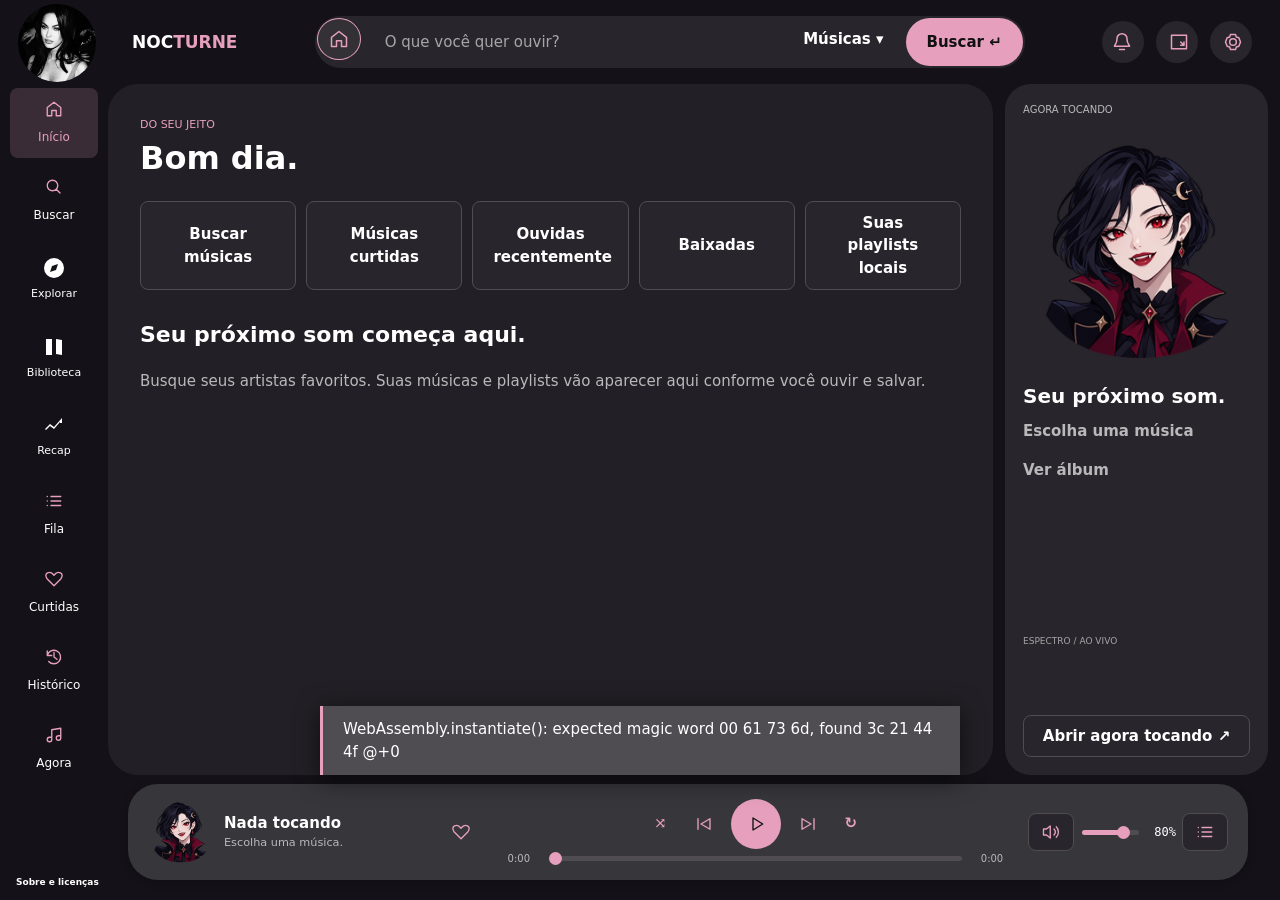
==== commit 5481252a: "Add persistent Ultra Dark mode and original PNG portrait branding for 0.12.2" ====
--- a/windows/web/index.html
+++ b/windows/web/index.html
@@ -1,11 +1,11 @@
-<!doctype html><html lang="pt-BR"><head><meta charset="utf-8"><meta name="viewport" content="width=device-width,initial-scale=1"><meta http-equiv="Content-Security-Policy" content="default-src 'self'; font-src 'self'; script-src 'self' 'wasm-unsafe-eval'; style-src 'self' 'unsafe-inline'; img-src 'self' data: https://*.googleusercontent.com https://*.ggpht.com https://i.ytimg.com https://i.scdn.co https://mosaic.scdn.co; media-src 'self' https://*.googlevideo.com https://offline.yuri.local http://127.0.0.1:*; connect-src 'self' https://lrclib.net; frame-src 'none'; base-uri 'none'; form-action 'none'"><title>Nocturne</title><link rel="stylesheet" href="style.css"><link rel="stylesheet" href="meiro.css"><script src="wasm_exec.js"></script><script type="module" src="app.js"></script></head><body class="minimalIcons"><div id="splash" role="status"><img src="mascot.png" alt=""><b>Nocturne</b><small>Preparando sua música…</small></div>
-<header><button id="brand-button" type="button" aria-label="Personalizar mascote" title="Personalizar mascote"><img id="brand-icon" src="app-icon.png" alt="Nocturne"></button><b>NOC<span>TURNE</span></b><small>NOCTURNE / 0.12.1</small><form id="search"><button id="header-home" type="button" data-page="home" aria-label="Início" title="Início">⌂</button><input id="query" placeholder="O que você quer ouvir?" maxlength="200" required aria-label="Buscar música ou artista"><select id="search-kind" aria-label="Tipo de busca"><option value="songs">Músicas</option><option value="albums">Álbuns</option><option value="artists">Artistas</option><option value="playlists">Playlists</option><option value="podcasts">Podcasts</option></select><button type="submit">Buscar ↵</button></form><button id="notifications-open" aria-label="Notificações" title="Notificações"><span class="bell-icon" aria-hidden="true"></span><small id="notifications-badge" hidden></small></button><button id="mini" aria-label="Miniplayer" title="Miniplayer">▣</button><button id="settings-open" aria-label="Configurações" title="Configurações">⚙</button></header>
+<!doctype html><html lang="pt-BR"><head><meta charset="utf-8"><meta name="viewport" content="width=device-width,initial-scale=1"><meta http-equiv="Content-Security-Policy" content="default-src 'self'; font-src 'self'; script-src 'self' 'wasm-unsafe-eval'; style-src 'self' 'unsafe-inline'; img-src 'self' data: https://*.googleusercontent.com https://*.ggpht.com https://i.ytimg.com https://i.scdn.co https://mosaic.scdn.co; media-src 'self' https://*.googlevideo.com https://offline.yuri.local http://127.0.0.1:*; connect-src 'self' https://lrclib.net; frame-src 'none'; base-uri 'none'; form-action 'none'"><title>Nocturne</title><link rel="stylesheet" href="style.css"><link rel="stylesheet" href="meiro.css"><script src="wasm_exec.js"></script><script type="module" src="app.js"></script></head><body class="minimalIcons"><div id="splash" role="status"><img src="brand-portrait.png" alt=""><b>Nocturne</b><small>Preparando sua música…</small></div>
+<header><button id="brand-button" type="button" aria-label="Personalizar mascote" title="Personalizar mascote"><img id="brand-icon" src="brand-portrait.png" alt="Nocturne"></button><b>NOC<span>TURNE</span></b><small>NOCTURNE / 0.12.2</small><form id="search"><button id="header-home" type="button" data-page="home" aria-label="Início" title="Início">⌂</button><input id="query" placeholder="O que você quer ouvir?" maxlength="200" required aria-label="Buscar música ou artista"><select id="search-kind" aria-label="Tipo de busca"><option value="songs">Músicas</option><option value="albums">Álbuns</option><option value="artists">Artistas</option><option value="playlists">Playlists</option><option value="podcasts">Podcasts</option></select><button type="submit">Buscar ↵</button></form><button id="notifications-open" aria-label="Notificações" title="Notificações"><span class="bell-icon" aria-hidden="true"></span><small id="notifications-badge" hidden></small></button><button id="mini" aria-label="Miniplayer" title="Miniplayer">▣</button><button id="settings-open" aria-label="Configurações" title="Configurações">⚙</button></header>
 <div class="workspace"><aside><nav><button data-page="home">⌂ Início</button><button data-page="search">⌕ Buscar</button><button data-page="likes">♥ Curtidas</button><button data-page="history">◷ Histórico</button><button data-page="queue">≡ Fila</button><button data-page="now">♫ Agora tocando</button></nav><div class="library-heading"><small>SUAS PLAYLISTS</small><button id="new-playlist" aria-label="Criar playlist">＋</button></div><div id="playlists"></div><p class="aside-note">Sua coleção fica neste aparelho.<br>Leve-a com você pelo backup.</p><button id="settings-sidebar" aria-label="Aparência e configurações" title="Aparência e configurações">Aparência e configurações</button></aside><main><section id="home" hidden></section>
 <section id="browse"><div id="detail-header" hidden></div><p class="label" id="eyebrow">SEU PRÓXIMO SOM</p><h1 id="heading">Sua música.<br>Seu universo.</h1><p id="intro">Um espaço preto, pixelado e do seu jeito.</p><div class="toolbar"><input id="filter" placeholder="Filtrar esta lista…" aria-label="Filtrar lista"><button id="play-list">▶ Ouvir lista</button><button id="rename-playlist" hidden>Renomear</button><button id="delete-playlist" hidden>Excluir playlist</button><button id="clear-history" hidden>Limpar histórico</button></div><p id="status" role="status">Busque uma música para começar.</p><div id="collections" class="collection-grid"></div><button id="artist-more" hidden>Mais músicas deste artista</button><section id="results" aria-label="Músicas"></section></section>
 <section id="now" hidden><div class="now-layout"><div><img id="large-cover" alt="Capa da faixa" src="app-icon.png"><p class="label">AGORA TOCANDO</p><h1 id="large-title">Seu próximo som.</h1><p id="large-artist">Escolha uma música.</p><button id="now-like">♡ Curtir</button><button id="share">Compartilhar link</button><button id="lyrics-load">Carregar letra</button></div><div><small id="lyrics-credit">Letras via LRCLIB · disponibilidade variável</small><div id="lyrics"><p>Carregue a letra para acompanhar a música.</p></div></div></div></section></main><aside class="now-sidebar"><small>AGORA TOCANDO</small><button id="side-album-cover" class="cover-button"><img id="side-cover" src="app-icon.png" alt="Abrir álbum"></button><h2 id="side-title">Seu próximo som.</h2><button id="side-artist" class="text-link">Escolha uma música</button><button id="side-album" class="text-link">Ver álbum</button><div class="visualizer-box"><canvas id="visualizer" width="480" height="230" aria-label="Visualizador de áudio"></canvas><small id="visualizer-label">ESPECTRO / AO VIVO</small></div><button id="side-now">Abrir agora tocando ↗</button></aside></div>
 <footer><div class="track-info"><img id="cover" src="app-icon.png" alt=""><div><strong id="title">Nada tocando</strong><small id="artist">Escolha uma música.</small></div><button id="like" aria-label="Curtir faixa">♡</button></div><div class="transport"><div><button id="shuffle" title="Aleatório">⤨</button><button id="previous" aria-label="Anterior">◀◀</button><button id="play" aria-label="Reproduzir ou pausar">▶</button><button id="next" aria-label="Próxima">▶▶</button><button id="repeat" title="Repetição">↻</button></div><div class="timeline"><small id="elapsed">0:00</small><input id="seek" type="range" min="0" max="100" value="0" step="0.1" aria-label="Posição da música"><small id="duration">0:00</small></div></div><div class="volume"><button id="mute" aria-label="Silenciar">♫</button><input id="volume" type="range" min="0" max="1" step="0.01" value="0.8" aria-label="Volume"><output id="volume-value" for="volume" aria-live="off">80%</output><button id="queue-open" title="Fila">≡</button></div><button id="mini-exit" hidden>Expandir ↗</button><audio id="audio" preload="none" crossorigin="anonymous"></audio><audio id="audio-next" preload="none" crossorigin="anonymous"></audio></footer>
-<dialog id="settings"><div class="dialog-header"><h2>Do seu jeito.</h2><button data-close="settings">✕</button></div><div class="settings-grid"><section><h3>Aparência</h3><button id="head-settings-open" type="button">Personalizar mascote</button><label>Cor principal<input id="primary" type="color" value="#000000"></label><label>Cor secundária<input id="accent" type="color" value="#1ed760"></label><div class="swatches" id="swatches"></div><label><input id="autoAccent" type="checkbox"> Usar uma cor da capa</label><label><input id="homeAlbumClick" type="checkbox"> Abrir álbum ao clicar nas músicas da Início</label><p class="hint">Sem álbum disponível, abre as músicas do artista. O botão ▶ sempre toca direto.</p><label><input id="retro" type="checkbox"> Fonte e bordas retrô</label><label><input id="animations" type="checkbox"> Animações da interface</label><label>Densidade<select id="density"><option value="compact">Compacta</option><option value="normal">Normal</option><option value="spacious">Espaçada</option></select></label><label>Capas <output id="cover-value"></output><input id="coverSize" type="range" min="32" max="96" step="8"></label><label>Letras da interface<input id="fontSize" type="range" min="12" max="22"></label><div id="theme-presets" class="theme-presets"></div><button id="theme-reset">Restaurar preto e verde</button><button id="save-theme">Salvar tema atual</button><div id="themes"></div></section>
-<section><h3>Conta YouTube Music</h3><p>O Google abre no navegador normal. Após entrar, use Importar sessão para conectar a conta; o navegador não compartilha cookies automaticamente com o aplicativo.</p><button id="yt-login">Entrar com Google / YouTube Music</button><button id="yt-check">Verificar conexão</button><button id="yt-cancel">Cancelar login</button><button id="yt-logout">Sair da conta</button><details><summary>Importar sessão · avançado</summary><p>No navegador onde entrou, abra o YouTube Music, pressione F12 e procure Network/Rede. Recarregue a página, selecione uma requisição para music.youtube.com e copie somente o valor de Cookie em Request Headers. Cole no campo protegido do Nocturne. Nunca compartilhe esse valor. No Android, a importação avançada também exige uma sessão própria obtida no navegador; não há transferência automática.</p><button id="yt-import">Importar sessão com segurança</button></details><p id="yt-status" class="hint" role="status">Você pode buscar músicas sem entrar. Recursos da conta precisam de uma sessão válida.</p></section><section><h3>Fonte de música</h3><label>Usar<select id="music-source"><option value="spotify">Spotify · integração preservada</option><option value="youtube">YouTube Music · Meiro</option></select></label><button id="spotify-connect">Conectar Spotify</button><button id="spotify-check">Verificar conexão</button><button id="spotify-library">Carregar curtidas do Spotify</button><button id="spotify-disconnect">Desconectar Spotify</button><p id="spotify-connection-status" class="hint">Entre usando a página do Spotify. Sua biblioteca local continua disponível.</p><p class="hint">YouTube Music usa o cliente do Meiro. A integração Spotify anterior continua opcional; equalizador, visualizador e downloads usam áudio YouTube Music.</p></section><section id="updates-section"><h3>Atualizações</h3><p>Versão instalada: <b id="updates-current">0.12.1</b></p><p>Última versão: <b id="updates-latest">—</b></p><label><input id="updates-auto" type="checkbox" checked> Verificar automaticamente</label><p class="hint">Verificamos ao abrir e periodicamente com o app aberto. A instalação só começa quando você escolher atualizar. No Android, confirme a instalação na tela do sistema.</p><button id="updates-check">Verificar atualização</button><button id="updates-install" hidden>Atualizar agora</button><progress id="updates-progress" hidden aria-label="Atualização em andamento"></progress><p id="updates-status" class="hint" role="status">Você pode verificar quando quiser.</p></section><section><h3>Som</h3><label><input id="autoRadio" type="checkbox"> Continuar com músicas parecidas fora dos álbuns</label><p class="hint">Adiciona recomendações relacionadas à faixa atual quando a fila está acabando. Álbuns mantêm sua sequência.</p><label><input id="normalize" type="checkbox"> Suavizar picos de volume</label><p class="hint">Compressão suave dos picos, sem aumentar e diminuir o ganho a cada trecho. Não iguala o volume entre gravações.</p><label>Transição entre faixas <output id="fade-value"></output><input id="crossfade" type="range" min="0" max="10" step="1"></label><h4>Visualizador</h4><label><input id="visualizer-enabled" type="checkbox"> Partículas de áudio ao vivo</label><label><input id="reflection" type="checkbox"> Reflexo das partículas</label><h4>Equalizador</h4><div id="equalizer"></div><button id="eq-reset">Restaurar equalizador</button><p class="hint" id="audio-info">O processamento de áudio é ativado ao reproduzir.</p></section>
+<dialog id="settings"><div class="dialog-header"><h2>Do seu jeito.</h2><button data-close="settings">✕</button></div><div class="settings-grid"><section><h3>Aparência</h3><button id="head-settings-open" type="button">Personalizar mascote</button><label><input id="ultraDark" type="checkbox"> Ultra Dark · fundos totalmente pretos</label><p class="hint">Mantém sua cor secundária e a cor principal salva para quando desligar.</p><label>Cor principal<input id="primary" type="color" value="#000000"></label><label>Cor secundária<input id="accent" type="color" value="#1ed760"></label><div class="swatches" id="swatches"></div><label><input id="autoAccent" type="checkbox"> Usar uma cor da capa</label><label><input id="homeAlbumClick" type="checkbox"> Abrir álbum ao clicar nas músicas da Início</label><p class="hint">Sem álbum disponível, abre as músicas do artista. O botão ▶ sempre toca direto.</p><label><input id="retro" type="checkbox"> Fonte e bordas retrô</label><label><input id="animations" type="checkbox"> Animações da interface</label><label>Densidade<select id="density"><option value="compact">Compacta</option><option value="normal">Normal</option><option value="spacious">Espaçada</option></select></label><label>Capas <output id="cover-value"></output><input id="coverSize" type="range" min="32" max="96" step="8"></label><label>Letras da interface<input id="fontSize" type="range" min="12" max="22"></label><div id="theme-presets" class="theme-presets"></div><button id="theme-reset">Restaurar preto e verde</button><button id="save-theme">Salvar tema atual</button><div id="themes"></div></section>
+<section><h3>Conta YouTube Music</h3><p>O Google abre no navegador normal. Após entrar, use Importar sessão para conectar a conta; o navegador não compartilha cookies automaticamente com o aplicativo.</p><button id="yt-login">Entrar com Google / YouTube Music</button><button id="yt-check">Verificar conexão</button><button id="yt-cancel">Cancelar login</button><button id="yt-logout">Sair da conta</button><details><summary>Importar sessão · avançado</summary><p>No navegador onde entrou, abra o YouTube Music, pressione F12 e procure Network/Rede. Recarregue a página, selecione uma requisição para music.youtube.com e copie somente o valor de Cookie em Request Headers. Cole no campo protegido do Nocturne. Nunca compartilhe esse valor. No Android, a importação avançada também exige uma sessão própria obtida no navegador; não há transferência automática.</p><button id="yt-import">Importar sessão com segurança</button></details><p id="yt-status" class="hint" role="status">Você pode buscar músicas sem entrar. Recursos da conta precisam de uma sessão válida.</p></section><section><h3>Fonte de música</h3><label>Usar<select id="music-source"><option value="spotify">Spotify · integração preservada</option><option value="youtube">YouTube Music · Meiro</option></select></label><button id="spotify-connect">Conectar Spotify</button><button id="spotify-check">Verificar conexão</button><button id="spotify-library">Carregar curtidas do Spotify</button><button id="spotify-disconnect">Desconectar Spotify</button><p id="spotify-connection-status" class="hint">Entre usando a página do Spotify. Sua biblioteca local continua disponível.</p><p class="hint">YouTube Music usa o cliente do Meiro. A integração Spotify anterior continua opcional; equalizador, visualizador e downloads usam áudio YouTube Music.</p></section><section id="updates-section"><h3>Atualizações</h3><p>Versão instalada: <b id="updates-current">0.12.2</b></p><p>Última versão: <b id="updates-latest">—</b></p><label><input id="updates-auto" type="checkbox" checked> Verificar automaticamente</label><p class="hint">Verificamos ao abrir e periodicamente com o app aberto. A instalação só começa quando você escolher atualizar. No Android, confirme a instalação na tela do sistema.</p><button id="updates-check">Verificar atualização</button><button id="updates-install" hidden>Atualizar agora</button><progress id="updates-progress" hidden aria-label="Atualização em andamento"></progress><p id="updates-status" class="hint" role="status">Você pode verificar quando quiser.</p></section><section><h3>Som</h3><label><input id="autoRadio" type="checkbox"> Continuar com músicas parecidas fora dos álbuns</label><p class="hint">Adiciona recomendações relacionadas à faixa atual quando a fila está acabando. Álbuns mantêm sua sequência.</p><label><input id="normalize" type="checkbox"> Suavizar picos de volume</label><p class="hint">Compressão suave dos picos, sem aumentar e diminuir o ganho a cada trecho. Não iguala o volume entre gravações.</p><label>Transição entre faixas <output id="fade-value"></output><input id="crossfade" type="range" min="0" max="10" step="1"></label><h4>Visualizador</h4><label><input id="visualizer-enabled" type="checkbox"> Partículas de áudio ao vivo</label><label><input id="reflection" type="checkbox"> Reflexo das partículas</label><h4>Equalizador</h4><div id="equalizer"></div><button id="eq-reset">Restaurar equalizador</button><p class="hint" id="audio-info">O processamento de áudio é ativado ao reproduzir.</p></section>
 <section><h3>Enquanto joga</h3><label><input id="discreet" type="checkbox"> Modo discreto, sem efeitos</label><label><input id="minimizeTray" type="checkbox"> Minimizar para a bandeja</label><label><input id="globalHotkeys" type="checkbox"> Atalhos globais</label><p class="hint">Ctrl + Alt + Espaço: pausar<br>Ctrl + Alt + → / ←: próxima / anterior<br>Ctrl + Alt + ↑ / ↓: volume<br>Teclas multimídia também são aceitas.</p><button id="always-top">Alternar sempre por cima</button><button id="mini-settings">Abrir miniplayer</button><h4>Discord</h4><label><input id="discord" type="checkbox"> Mostrar música no Discord</label><label>Application ID (público)<input id="discordId" inputmode="numeric" maxlength="22" placeholder="Preencha quando criar seu app"></label><p class="hint" id="discord-status">Precisa do Discord para PC aberto e de um Application ID próprio. Não use token de conta.</p></section>
 <section><h3>Biblioteca e armazenamento</h3><button id="export">Exportar biblioteca</button><button id="import">Importar / mesclar backup</button><button id="sync-folder">Escolher pasta para sincronização</button><button id="sync-now">Sincronizar agora</button><button id="sync-off">Desligar sincronização</button><p class="hint" id="sync-status">Sem pasta selecionada.</p><p class="hint">Use uma pasta sincronizada por OneDrive, Dropbox ou outro serviço. Em outro PC, escolha a mesma pasta. No Android, escolha o mesmo arquivo por um provedor de arquivos com acesso de leitura e escrita. A sincronização ocorre enquanto o app está aberto.</p><label>Limite do cache de capas<select id="cacheMB"><option value="0">Sem cache em disco</option><option value="16">16 MB</option><option value="64">64 MB</option><option value="128">128 MB</option><option value="256">256 MB</option></select></label><button id="downloads-folder">Abrir pasta de downloads</button><button id="clear-cache">Limpar cache de capas</button><p id="cache-status" class="hint"></p><p class="hint">As músicas não são baixadas para uso offline.</p></section></div><p class="hint">Integração experimental com YouTube Music. Algumas faixas podem falhar ou ficar indisponíveis.</p></dialog>
-<dialog id="notifications-dialog"><div class="dialog-header"><h2>Notificações</h2><button id="notifications-close" aria-label="Fechar notificações">×</button></div><button id="notifications-read-all">Marcar todas como lidas</button><div id="notifications-list"></div><h3>Artistas seguidos</h3><div id="notifications-following"></div><button id="notifications-refresh">Verificar lançamentos</button><p id="notifications-status" class="hint">Verificamos lançamentos ao abrir e a cada 30 minutos com o app aberto. Não são notificações push.</p></dialog><dialog id="name-dialog"><h2 id="name-title">Nome</h2><form id="name-form"><input id="name-input" maxlength="100" required aria-label="Nome"><button>Salvar</button><button type="button" data-close="name-dialog">Cancelar</button></form></dialog><dialog id="add-dialog"><div class="dialog-header"><h2>Adicionar à playlist</h2><button data-close="add-dialog">✕</button></div><div id="add-options"></div><button id="add-new">＋ Nova playlist</button></dialog><div id="update-banner" hidden role="status"><span id="update-banner-text"></span><button id="update-banner-open">Ver atualização</button><button id="update-banner-close" aria-label="Lembrar depois">×</button></div><div id="toast" role="status" hidden></div><dialog id="head-picker" aria-labelledby="head-picker-title"><div class="dialog-header"><h2 id="head-picker-title">Sua mascote, seu estilo.</h2><button id="head-close" type="button" aria-label="Fechar personalização">✕</button></div><p class="hint">Vampira original do Nocturne. Personalize a cor da roupa.</p><div id="head-options" role="group" aria-label="Mascote"></div><label>Cor da mascote<select id="head-mode"><option value="theme">Seguir o tema</option><option value="original">Cor original</option><option value="custom">Cor personalizada</option></select></label><label id="head-custom-label" hidden>Escolha uma cor<input id="head-color" type="color" value="#1ed760"></label><p class="hint">Sua escolha fica salva neste aparelho. No Windows, também muda o ícone da janela enquanto o app está aberto.</p></dialog><button id="licenses-open" class="about-license">Sobre e licenças</button><dialog id="licenses"><h2>Nocturne</h2><p>Cliente YouTube Music de Meiro, elianiva e colaboradores. GNU GPL versão 3. Adaptação Nocturne.</p><p>Software livre, sem garantia. O código-fonte correspondente e a licença acompanham o aplicativo.</p><button id="license-read">Ler a GPLv3</button><div id="license-content"></div><button data-close="licenses">Fechar</button></dialog></body></html>
+<dialog id="notifications-dialog"><div class="dialog-header"><h2>Notificações</h2><button id="notifications-close" aria-label="Fechar notificações">×</button></div><button id="notifications-read-all">Marcar todas como lidas</button><div id="notifications-list"></div><h3>Artistas seguidos</h3><div id="notifications-following"></div><button id="notifications-refresh">Verificar lançamentos</button><p id="notifications-status" class="hint">Verificamos lançamentos ao abrir e a cada 30 minutos com o app aberto. Não são notificações push.</p></dialog><dialog id="name-dialog"><h2 id="name-title">Nome</h2><form id="name-form"><input id="name-input" maxlength="100" required aria-label="Nome"><button>Salvar</button><button type="button" data-close="name-dialog">Cancelar</button></form></dialog><dialog id="add-dialog"><div class="dialog-header"><h2>Adicionar à playlist</h2><button data-close="add-dialog">✕</button></div><div id="add-options"></div><button id="add-new">＋ Nova playlist</button></dialog><div id="update-banner" hidden role="status"><span id="update-banner-text"></span><button id="update-banner-open">Ver atualização</button><button id="update-banner-close" aria-label="Lembrar depois">×</button></div><div id="toast" role="status" hidden></div><dialog id="head-picker" aria-labelledby="head-picker-title"><div class="dialog-header"><h2 id="head-picker-title">Sua mascote, seu estilo.</h2><button id="head-close" type="button" aria-label="Fechar personalização">✕</button></div><p class="hint">Escolha o retrato ou a mascote anterior. O retrato mantém a imagem e as cores originais.</p><div id="head-options" role="group" aria-label="Mascote"></div><label>Cor da mascote<select id="head-mode"><option value="theme">Seguir o tema</option><option value="original">Cor original</option><option value="custom">Cor personalizada</option></select></label><label id="head-custom-label" hidden>Escolha uma cor<input id="head-color" type="color" value="#1ed760"></label><p class="hint">Sua escolha fica salva neste aparelho. A personalização de cor é opcional para a mascote anterior.</p></dialog><button id="licenses-open" class="about-license">Sobre e licenças</button><dialog id="licenses"><h2>Nocturne</h2><p>Cliente YouTube Music de Meiro, elianiva e colaboradores. GNU GPL versão 3. Adaptação Nocturne.</p><p>Software livre, sem garantia. O código-fonte correspondente e a licença acompanham o aplicativo.</p><button id="license-read">Ler a GPLv3</button><div id="license-content"></div><button data-close="licenses">Fechar</button></dialog></body></html>
--- a/windows/web/meiro.css
+++ b/windows/web/meiro.css
@@ -1,41 +1,46 @@
-/* Material 3 Expressive layout adapted from Meiro's shell metrics (GPLv3).
-   Nocturne's saved primary/accent, density and font choices take precedence. */
-@font-face{font-family:Nocturne Sans;src:url('fonts/GoogleSans.ttf');font-weight:100 900;font-display:swap}
-body{font-family:Nocturne Sans,system-ui,sans-serif;background:var(--primary);color:var(--text)}
-body:not(.minecraftFont):not(.retro) :is(button,input,select,h1,h2,h3,strong,b,small){font-family:inherit;letter-spacing:normal}
-header{height:84px;border:0;background:transparent;padding:12px 28px 12px 132px;gap:12px}
-header #brand-button{position:fixed;left:30px;top:18px;width:48px;height:48px;background:none;border:0;padding:0;z-index:3}#brand-icon{width:48px;height:48px;image-rendering:auto!important}header>b{font-size:17px;font-weight:700;white-space:nowrap}header>small{display:none}header form{margin-left:auto;max-width:710px;border-radius:40px;padding:2px;background:var(--raised)}header input{border:0;background:transparent;border-radius:40px;min-width:100px;padding:12px 16px}header select{max-width:115px;background:transparent;border:0}header form>button[type=submit]{border-radius:32px;padding:12px 20px}header #header-home{display:none}header>button:not(#brand-button){border:0;border-radius:50%;width:42px;height:42px;background:var(--raised)}
-.workspace{height:calc(100dvh - 84px);padding:0 12px 125px 0;gap:0;display:grid;grid-template-columns:108px minmax(0,1fr)}.workspace>aside:first-child{border:0;padding:4px 10px 12px;background:transparent;position:relative;overflow-y:auto}nav{gap:8px}nav button{border:0!important;background:transparent;text-align:center;justify-content:center;display:flex;flex-direction:column;gap:6px;padding:12px 4px;font-size:12px;border-radius:24px;min-height:60px}nav button svg{width:24px;height:24px}nav button.active,nav button:hover{background:color-mix(in srgb,var(--accent) 18%,var(--primary))!important;color:var(--accent-readable)}.library-heading,.aside-note,#playlists{display:none}#settings-sidebar{width:100%;padding:10px 3px;min-height:55px;border:0;border-radius:24px;font-size:11px;margin-top:24px}.feed-nav{font-size:11px;min-height:44px}main{background:color-mix(in srgb,var(--primary) 94%,var(--text));border:0;border-radius:30px;min-width:0;padding:28px 32px 45px;overflow-y:auto}.now-sidebar{display:none}body.show-side .workspace{grid-template-columns:108px minmax(0,1fr) 270px}body.show-side .now-sidebar{display:block;border-radius:26px;margin-left:12px;background:var(--raised);border:0}h1{font-size:32px;line-height:1.2;max-width:none;margin:4px 0 24px;font-weight:650}h2{font-size:23px;font-weight:600}button,input,select{border-radius:18px}button{font-weight:550}.toolbar input{border-radius:28px;padding:12px 18px}.home-shortcuts{gap:10px;margin:16px 0 28px}.home-shortcuts button{border-radius:28px;min-height:46px;text-align:center;background:var(--raised);padding:10px 20px}.home-cards,.collection-grid{display:grid;grid-template-columns:repeat(auto-fill,minmax(155px,1fr));gap:22px}.home-card{background:none;border:0;border-radius:26px;padding:0;overflow:hidden}.home-card button.home-open{padding:5px;border:0;background:none;border-radius:24px}.home-card img{width:100%;aspect-ratio:1;border-radius:26px;object-fit:cover}.home-card strong,.home-card small{padding:4px 2px}.collection{border:0;padding:5px;background:none;border-radius:24px;text-align:left}.collection img{border-radius:26px;aspect-ratio:1;object-fit:cover}.collection b,.collection small{padding:5px 2px}.collection:has(small[data-kind=artist]) img{border-radius:50%}.song{background:transparent;border:0;border-radius:20px;margin:4px 0;padding:10px 14px;gap:14px;min-height:72px}.song img{border-radius:14px}.song.active,.song:hover{background:color-mix(in srgb,var(--accent) 16%,var(--raised));outline:1px solid var(--accent)}.song .actions button{border:0;background:none;border-radius:50%;width:34px;height:34px;padding:6px}.song-play{border:0;background:none;border-radius:12px}.duration-label{font-variant-numeric:tabular-nums}.detail-hero{gap:28px}.detail-hero img{border-radius:30px}.detail-hero h2{font-size:36px}.detail-hero p{max-height:130px}
-footer{position:fixed;left:128px;right:32px;bottom:20px;width:auto;height:96px;padding:12px 20px;border:0;border-radius:30px;background:color-mix(in srgb,var(--primary) 85%,var(--text));box-shadow:0 2px 8px #0003;z-index:5}.track-info{max-width:31%;width:31%}.track-info img{width:64px;height:64px;border-radius:18px}.transport{max-width:none}#play{width:50px;height:50px}footer .transport>div:first-child{gap:8px}.timeline{margin-top:2px}.volume{width:200px}.volume input{width:86px}input[type=range]{height:5px;border-radius:10px}dialog{border:0;border-radius:30px;padding:28px;background:var(--raised);box-shadow:0 24px 70px #0008}.settings-grid section{border:0;border-radius:24px;background:color-mix(in srgb,var(--raised) 95%,var(--text));padding:20px}.settings-grid h3{font-size:19px}.settings-grid button{margin:4px}.now-layout{grid-template-columns:minmax(270px,.9fr) minmax(320px,1.1fr);gap:50px;padding:20px;max-width:1250px}.now-layout img{border-radius:32px;max-width:440px;box-shadow:0 8px 20px #0003}.now-layout>div:nth-child(2){border-radius:30px;background:var(--raised);padding:20px}.now-tabs{display:flex;gap:8px;margin-bottom:18px}.now-tabs button{flex:1;border:0;border-radius:24px;padding:12px 8px}.now-tabs button.active{background:var(--accent);color:var(--accent-text)}.now-queue{max-height:60vh;overflow:auto}.now-queue button{display:flex;gap:12px;align-items:center;text-align:left;width:100%;background:none;border:0;margin:5px 0;padding:8px;border-radius:18px}.now-queue img{width:48px;height:48px;border-radius:12px;box-shadow:none}.now-queue button.active{background:color-mix(in srgb,var(--accent) 20%,var(--raised))}.about-license{position:fixed;left:12px;bottom:7px;font-size:9px;border:0;background:none;padding:4px;max-width:95px;z-index:6}.track-context-menu{position:fixed;z-index:1000;width:260px;max-width:calc(100vw - 16px);max-height:calc(100dvh - 16px);overflow:auto;padding:6px;background:var(--raised);color:var(--text);border:1px solid var(--border);border-radius:20px;box-shadow:0 10px 30px #0005}.track-context-menu button{display:block;width:100%;text-align:left;border:0;border-radius:12px;padding:12px;background:none;color:var(--text);font:14px Nocturne Sans,system-ui}.track-context-menu button:hover,.track-context-menu button:focus-visible{background:color-mix(in srgb,var(--accent) 20%,var(--raised));color:var(--accent-readable)}.track-context-menu hr{border:0;border-top:1px solid var(--border)}
-body.animations :is(main,.home-card,.song,button,footer){transition:background .25s ease,border-radius .25s ease,box-shadow .25s ease}.mini footer{left:0;right:0;bottom:0;border-radius:0;height:100dvh;padding:10px;box-shadow:none}.mini .track-info{max-width:none;width:50%}.mini .track-info img{width:42px;height:42px}.mini .about-license{display:none}.retro main,.retro footer{border-radius:0}
-@media(max-width:1000px){header>b{display:none}header{padding-left:120px}.home-cards,.collection-grid{grid-template-columns:repeat(auto-fill,minmax(135px,1fr));gap:16px}footer{right:22px}.track-info{max-width:30%}.volume{width:155px}.now-layout{gap:24px;padding:0}body.show-side .workspace{grid-template-columns:108px minmax(0,1fr)}body.show-side .now-sidebar{display:none}}
-@media(max-width:650px){header{height:120px;padding:12px 14px 10px 72px;display:flex;flex-wrap:wrap;gap:8px}header #brand-button{left:16px;top:12px;width:42px;height:42px}#brand-icon{width:42px;height:42px}header>b{display:block;flex:1}header form{order:3;max-width:none;flex-basis:calc(100% + 58px);margin-left:-58px;height:46px;min-width:0}header input{font-size:14px;padding:9px;flex:1}header select{max-width:85px;font-size:11px}header form>button[type=submit]{font-size:12px;padding:10px 12px}header>button:not(#brand-button){width:36px;height:36px}.workspace,body.show-side .workspace{height:calc(100dvh - 120px);display:block;padding:0 8px 160px}.workspace>aside:first-child{position:fixed;left:0;right:0;top:auto;bottom:0;height:66px;padding:4px 8px;background:var(--primary);z-index:10;overflow:visible;border-top:1px solid var(--border)}.workspace>aside:first-child nav{display:flex;overflow:auto;gap:4px;height:58px}.workspace>aside:first-child nav button{min-width:64px;min-height:52px;padding:5px;font-size:10px;white-space:nowrap}.workspace>aside:first-child nav button:nth-of-type(n+7){display:none}nav button svg{width:21px;height:21px}.workspace>aside:first-child #settings-sidebar{display:none}main{height:100%;border-radius:24px;padding:20px 14px 35px}.home-cards,.collection-grid{grid-template-columns:repeat(2,minmax(0,1fr));gap:18px 12px}.home-card img,.collection img{border-radius:22px}h1{font-size:27px}h2{font-size:22px}.song{padding:8px 6px;gap:9px}.song .actions button{width:30px;height:34px}.song .actions button:nth-child(n+3){display:none}.song img{width:45px;height:45px}.song-play strong{font-size:14px}.song-play small{font-size:11px}.detail-hero{flex-direction:column;text-align:center;gap:18px}.detail-hero img{width:190px;height:190px}.detail-hero h2{font-size:28px}.detail-hero p{text-align:left}.toolbar{flex-wrap:wrap;gap:10px}.toolbar input{width:100%;flex-basis:100%}footer{left:10px;right:10px;bottom:75px;height:78px;padding:8px 12px;display:flex;flex-wrap:nowrap;gap:10px;border-radius:24px}.track-info{max-width:none;width:auto;flex:1;min-width:0}.track-info img{width:48px;height:48px;border-radius:14px}.track-info strong{font-size:13px}.track-info small{font-size:11px}.track-info button{display:none}footer .transport{flex:none;display:block;width:94px}footer .transport>div:first-child{gap:2px}footer .transport #previous,footer .transport #shuffle,footer .transport #repeat{display:none}footer .transport button{padding:4px}footer #play{width:38px;height:38px}.timeline{position:absolute;bottom:3px;left:18px;right:18px;gap:5px}.timeline small{display:none}.timeline input{height:3px}.volume{display:none}.now-layout{grid-template-columns:1fr;gap:24px;padding:0}.now-layout img{max-width:290px;margin:auto}.now-layout>div:first-child{text-align:center}.now-layout>div:nth-child(2){padding:12px}.now-tabs button{font-size:12px}#lyrics{max-height:none}dialog{width:96%;max-height:90dvh;padding:18px;border-radius:26px}.settings-grid{grid-template-columns:1fr}.about-license{display:none}.mini footer{bottom:0;height:100dvh}.mini .transport #previous{display:inline-block}.mini .transport{width:auto}.mini #mini-exit{display:block}.mini .timeline{display:none}}
-@media(prefers-reduced-motion:reduce){*{animation:none!important;transition:none!important}}
-
-#splash{position:fixed;inset:0;z-index:2000;display:flex;flex-direction:column;align-items:center;justify-content:center;gap:18px;background:#141218;color:#f6edf3}#splash img{width:150px;height:150px}#splash b{font:600 28px Nocturne Sans,system-ui}#splash small{font:14px Nocturne Sans,system-ui;color:#c9bac8}
-
-.meiro-shelf{display:flex;gap:22px;overflow-x:auto;padding:3px 2px 20px;scroll-snap-type:x proximity}.feed-card{border:0;background:none;padding:0;text-align:left;flex:0 0 180px;min-width:0;scroll-snap-align:start}.feed-card img{width:180px;height:180px;border-radius:26px;object-fit:cover}.feed-card.artist img{border-radius:50%}.feed-card strong{display:block;overflow:hidden;text-overflow:ellipsis;white-space:nowrap;padding:9px 2px 3px;font-size:15px}.feed-card small{color:var(--muted);display:block;overflow:hidden;text-overflow:ellipsis;white-space:nowrap;padding:2px}.feed-title{margin:26px 0 18px}.feed-card:hover{background:transparent;outline:none}.feed-card:hover img{outline:3px solid var(--accent);outline-offset:-3px}.now-queue button:hover{background:var(--hover)}@media(max-width:650px){.meiro-shelf{gap:14px}.feed-card{flex-basis:150px}.feed-card img{width:150px;height:150px}.feed-card strong{font-size:14px}.now-queue img{width:44px;height:44px}}
-
-.search-filters{display:flex;gap:10px;overflow:auto;margin:15px 0}.search-filters button{white-space:nowrap;border:0;border-radius:24px;padding:10px 18px;background:var(--raised)}.license-text{white-space:pre-wrap;font:12px system-ui;max-height:50vh;overflow:auto}.now-tabs button:focus-visible{outline:2px solid var(--accent)}
-
-.nav-icon{width:24px;height:24px;fill:currentColor}.feed-nav{display:flex;flex-direction:column;align-items:center;gap:6px}header form #query{font:15px Nocturne Sans,system-ui;border-radius:30px}header form #search-kind{flex:0 0 100px;width:100px}main{overflow-x:hidden}@media(max-width:650px){header form{width:calc(100% + 58px);flex:1 0 calc(100% + 58px);margin-right:0}header form #query{min-width:0;flex:1 1 0;font-size:16px}header form #search-kind{flex:0 0 82px;width:82px;font-size:11px}main .song .actions button:nth-child(n+3){display:none!important}main .song .actions{flex:0 0 auto}main .song .song-play{min-width:0;flex:1 1 0}.workspace>aside:first-child nav{overflow-y:hidden;scrollbar-width:none}.workspace>aside:first-child nav::-webkit-scrollbar{display:none}.workspace>aside:first-child nav button{flex:1 0 58px;min-width:58px}.nav-icon{width:21px;height:21px}.desktop-chrome header{padding-right:14px;padding-top:38px;height:150px}.desktop-chrome .workspace{height:calc(100dvh - 150px)}}
-
-.search-filters{width:100%;max-width:100%;min-width:0;overflow-x:auto;overflow-y:hidden;contain:layout paint}#browse,#home,#now,#results,#collections{min-width:0;max-width:100%}
-
-
-/* Nocturne 0.11.1: visible spectrum, larger mascot and search Home. */
-header #brand-button{left:18px;top:4px;width:78px;height:78px}header #brand-icon{width:78px;height:78px}
-header form #header-home{display:inline-flex;align-items:center;justify-content:center;flex:0 0 42px;width:42px;height:42px;border:0;border-radius:50%;padding:10px;background:var(--hover)}
-@media(min-width:1050px){.workspace{grid-template-columns:108px minmax(0,1fr) 275px}.now-sidebar{display:flex;flex-direction:column;border:0;border-radius:26px;margin-left:12px;background:var(--raised);overflow:auto}.now-sidebar .visualizer-box{margin-top:16px}.now-sidebar h2{font-size:20px}.now-sidebar #side-now{margin-top:auto}}
-@media(max-width:650px){header #brand-button{left:8px;top:1px;width:64px;height:64px}header #brand-icon{width:64px;height:64px}header form #header-home{flex-basis:34px;width:34px;height:36px;padding:8px}header form #search-kind{flex-basis:70px;width:70px}header form>button[type=submit]{padding:10px 9px}}
-body.animations:not(.discreet) :is(.home-card,.collection,.feed-card,.song){transition:transform .2s ease,background .2s ease,box-shadow .2s ease}
-body.animations:not(.discreet) :is(.home-card,.collection,.feed-card):hover{transform:translateY(-4px)}
-body.animations:not(.discreet) button:active{transform:scale(.96)}
-body.animations:not(.discreet) main>section:not([hidden]){animation:nocturne-reveal .28s ease both}
-@keyframes nocturne-reveal{from{opacity:0;transform:translateY(9px)}to{opacity:1;transform:none}}
-body:not(.animations) *,body.discreet *{animation:none!important;transition:none!important}
-@media(prefers-reduced-motion:reduce){*{animation:none!important;transition:none!important}}
-
-header form #header-home{font:22px system-ui}header form #header-home svg{width:21px;height:21px}
-
-#settings-sidebar.pixel-only{display:flex;align-items:center;justify-content:center;width:52px;height:52px;min-height:52px;margin:24px auto 0;border-radius:18px;background:var(--raised)}#settings-sidebar.pixel-only:before{width:23px;height:23px}
+/* Material 3 Expressive layout adapted from Meiro's shell metrics (GPLv3).
+   Nocturne's saved primary/accent, density and font choices take precedence. */
+@font-face{font-family:Nocturne Sans;src:url('fonts/GoogleSans.ttf');font-weight:100 900;font-display:swap}
+body{font-family:Nocturne Sans,system-ui,sans-serif;background:var(--primary);color:var(--text)}
+body:not(.minecraftFont):not(.retro) :is(button,input,select,h1,h2,h3,strong,b,small){font-family:inherit;letter-spacing:normal}
+header{height:84px;border:0;background:transparent;padding:12px 28px 12px 132px;gap:12px}
+header #brand-button{position:fixed;left:30px;top:18px;width:48px;height:48px;background:none;border:0;padding:0;z-index:3}#brand-icon{width:48px;height:48px;image-rendering:auto!important}header>b{font-size:17px;font-weight:700;white-space:nowrap}header>small{display:none}header form{margin-left:auto;max-width:710px;border-radius:40px;padding:2px;background:var(--raised)}header input{border:0;background:transparent;border-radius:40px;min-width:100px;padding:12px 16px}header select{max-width:115px;background:transparent;border:0}header form>button[type=submit]{border-radius:32px;padding:12px 20px}header #header-home{display:none}header>button:not(#brand-button){border:0;border-radius:50%;width:42px;height:42px;background:var(--raised)}
+.workspace{height:calc(100dvh - 84px);padding:0 12px 125px 0;gap:0;display:grid;grid-template-columns:108px minmax(0,1fr)}.workspace>aside:first-child{border:0;padding:4px 10px 12px;background:transparent;position:relative;overflow-y:auto}nav{gap:8px}nav button{border:0!important;background:transparent;text-align:center;justify-content:center;display:flex;flex-direction:column;gap:6px;padding:12px 4px;font-size:12px;border-radius:24px;min-height:60px}nav button svg{width:24px;height:24px}nav button.active,nav button:hover{background:color-mix(in srgb,var(--accent) 18%,var(--primary))!important;color:var(--accent-readable)}.library-heading,.aside-note,#playlists{display:none}#settings-sidebar{width:100%;padding:10px 3px;min-height:55px;border:0;border-radius:24px;font-size:11px;margin-top:24px}.feed-nav{font-size:11px;min-height:44px}main{background:color-mix(in srgb,var(--primary) 94%,var(--text));border:0;border-radius:30px;min-width:0;padding:28px 32px 45px;overflow-y:auto}.now-sidebar{display:none}body.show-side .workspace{grid-template-columns:108px minmax(0,1fr) 270px}body.show-side .now-sidebar{display:block;border-radius:26px;margin-left:12px;background:var(--raised);border:0}h1{font-size:32px;line-height:1.2;max-width:none;margin:4px 0 24px;font-weight:650}h2{font-size:23px;font-weight:600}button,input,select{border-radius:18px}button{font-weight:550}.toolbar input{border-radius:28px;padding:12px 18px}.home-shortcuts{gap:10px;margin:16px 0 28px}.home-shortcuts button{border-radius:28px;min-height:46px;text-align:center;background:var(--raised);padding:10px 20px}.home-cards,.collection-grid{display:grid;grid-template-columns:repeat(auto-fill,minmax(155px,1fr));gap:22px}.home-card{background:none;border:0;border-radius:26px;padding:0;overflow:hidden}.home-card button.home-open{padding:5px;border:0;background:none;border-radius:24px}.home-card img{width:100%;aspect-ratio:1;border-radius:26px;object-fit:cover}.home-card strong,.home-card small{padding:4px 2px}.collection{border:0;padding:5px;background:none;border-radius:24px;text-align:left}.collection img{border-radius:26px;aspect-ratio:1;object-fit:cover}.collection b,.collection small{padding:5px 2px}.collection:has(small[data-kind=artist]) img{border-radius:50%}.song{background:transparent;border:0;border-radius:20px;margin:4px 0;padding:10px 14px;gap:14px;min-height:72px}.song img{border-radius:14px}.song.active,.song:hover{background:color-mix(in srgb,var(--accent) 16%,var(--raised));outline:1px solid var(--accent)}.song .actions button{border:0;background:none;border-radius:50%;width:34px;height:34px;padding:6px}.song-play{border:0;background:none;border-radius:12px}.duration-label{font-variant-numeric:tabular-nums}.detail-hero{gap:28px}.detail-hero img{border-radius:30px}.detail-hero h2{font-size:36px}.detail-hero p{max-height:130px}
+footer{position:fixed;left:128px;right:32px;bottom:20px;width:auto;height:96px;padding:12px 20px;border:0;border-radius:30px;background:color-mix(in srgb,var(--primary) 85%,var(--text));box-shadow:0 2px 8px #0003;z-index:5}.track-info{max-width:31%;width:31%}.track-info img{width:64px;height:64px;border-radius:18px}.transport{max-width:none}#play{width:50px;height:50px}footer .transport>div:first-child{gap:8px}.timeline{margin-top:2px}.volume{width:200px}.volume input{width:86px}input[type=range]{height:5px;border-radius:10px}dialog{border:0;border-radius:30px;padding:28px;background:var(--raised);box-shadow:0 24px 70px #0008}.settings-grid section{border:0;border-radius:24px;background:color-mix(in srgb,var(--raised) 95%,var(--text));padding:20px}.settings-grid h3{font-size:19px}.settings-grid button{margin:4px}.now-layout{grid-template-columns:minmax(270px,.9fr) minmax(320px,1.1fr);gap:50px;padding:20px;max-width:1250px}.now-layout img{border-radius:32px;max-width:440px;box-shadow:0 8px 20px #0003}.now-layout>div:nth-child(2){border-radius:30px;background:var(--raised);padding:20px}.now-tabs{display:flex;gap:8px;margin-bottom:18px}.now-tabs button{flex:1;border:0;border-radius:24px;padding:12px 8px}.now-tabs button.active{background:var(--accent);color:var(--accent-text)}.now-queue{max-height:60vh;overflow:auto}.now-queue button{display:flex;gap:12px;align-items:center;text-align:left;width:100%;background:none;border:0;margin:5px 0;padding:8px;border-radius:18px}.now-queue img{width:48px;height:48px;border-radius:12px;box-shadow:none}.now-queue button.active{background:color-mix(in srgb,var(--accent) 20%,var(--raised))}.about-license{position:fixed;left:12px;bottom:7px;font-size:9px;border:0;background:none;padding:4px;max-width:95px;z-index:6}.track-context-menu{position:fixed;z-index:1000;width:260px;max-width:calc(100vw - 16px);max-height:calc(100dvh - 16px);overflow:auto;padding:6px;background:var(--raised);color:var(--text);border:1px solid var(--border);border-radius:20px;box-shadow:0 10px 30px #0005}.track-context-menu button{display:block;width:100%;text-align:left;border:0;border-radius:12px;padding:12px;background:none;color:var(--text);font:14px Nocturne Sans,system-ui}.track-context-menu button:hover,.track-context-menu button:focus-visible{background:color-mix(in srgb,var(--accent) 20%,var(--raised));color:var(--accent-readable)}.track-context-menu hr{border:0;border-top:1px solid var(--border)}
+body.animations :is(main,.home-card,.song,button,footer){transition:background .25s ease,border-radius .25s ease,box-shadow .25s ease}.mini footer{left:0;right:0;bottom:0;border-radius:0;height:100dvh;padding:10px;box-shadow:none}.mini .track-info{max-width:none;width:50%}.mini .track-info img{width:42px;height:42px}.mini .about-license{display:none}.retro main,.retro footer{border-radius:0}
+@media(max-width:1000px){header>b{display:none}header{padding-left:120px}.home-cards,.collection-grid{grid-template-columns:repeat(auto-fill,minmax(135px,1fr));gap:16px}footer{right:22px}.track-info{max-width:30%}.volume{width:155px}.now-layout{gap:24px;padding:0}body.show-side .workspace{grid-template-columns:108px minmax(0,1fr)}body.show-side .now-sidebar{display:none}}
+@media(max-width:650px){header{height:120px;padding:12px 14px 10px 72px;display:flex;flex-wrap:wrap;gap:8px}header #brand-button{left:16px;top:12px;width:42px;height:42px}#brand-icon{width:42px;height:42px}header>b{display:block;flex:1}header form{order:3;max-width:none;flex-basis:calc(100% + 58px);margin-left:-58px;height:46px;min-width:0}header input{font-size:14px;padding:9px;flex:1}header select{max-width:85px;font-size:11px}header form>button[type=submit]{font-size:12px;padding:10px 12px}header>button:not(#brand-button){width:36px;height:36px}.workspace,body.show-side .workspace{height:calc(100dvh - 120px);display:block;padding:0 8px 160px}.workspace>aside:first-child{position:fixed;left:0;right:0;top:auto;bottom:0;height:66px;padding:4px 8px;background:var(--primary);z-index:10;overflow:visible;border-top:1px solid var(--border)}.workspace>aside:first-child nav{display:flex;overflow:auto;gap:4px;height:58px}.workspace>aside:first-child nav button{min-width:64px;min-height:52px;padding:5px;font-size:10px;white-space:nowrap}.workspace>aside:first-child nav button:nth-of-type(n+7){display:none}nav button svg{width:21px;height:21px}.workspace>aside:first-child #settings-sidebar{display:none}main{height:100%;border-radius:24px;padding:20px 14px 35px}.home-cards,.collection-grid{grid-template-columns:repeat(2,minmax(0,1fr));gap:18px 12px}.home-card img,.collection img{border-radius:22px}h1{font-size:27px}h2{font-size:22px}.song{padding:8px 6px;gap:9px}.song .actions button{width:30px;height:34px}.song .actions button:nth-child(n+3){display:none}.song img{width:45px;height:45px}.song-play strong{font-size:14px}.song-play small{font-size:11px}.detail-hero{flex-direction:column;text-align:center;gap:18px}.detail-hero img{width:190px;height:190px}.detail-hero h2{font-size:28px}.detail-hero p{text-align:left}.toolbar{flex-wrap:wrap;gap:10px}.toolbar input{width:100%;flex-basis:100%}footer{left:10px;right:10px;bottom:75px;height:78px;padding:8px 12px;display:flex;flex-wrap:nowrap;gap:10px;border-radius:24px}.track-info{max-width:none;width:auto;flex:1;min-width:0}.track-info img{width:48px;height:48px;border-radius:14px}.track-info strong{font-size:13px}.track-info small{font-size:11px}.track-info button{display:none}footer .transport{flex:none;display:block;width:94px}footer .transport>div:first-child{gap:2px}footer .transport #previous,footer .transport #shuffle,footer .transport #repeat{display:none}footer .transport button{padding:4px}footer #play{width:38px;height:38px}.timeline{position:absolute;bottom:3px;left:18px;right:18px;gap:5px}.timeline small{display:none}.timeline input{height:3px}.volume{display:none}.now-layout{grid-template-columns:1fr;gap:24px;padding:0}.now-layout img{max-width:290px;margin:auto}.now-layout>div:first-child{text-align:center}.now-layout>div:nth-child(2){padding:12px}.now-tabs button{font-size:12px}#lyrics{max-height:none}dialog{width:96%;max-height:90dvh;padding:18px;border-radius:26px}.settings-grid{grid-template-columns:1fr}.about-license{display:none}.mini footer{bottom:0;height:100dvh}.mini .transport #previous{display:inline-block}.mini .transport{width:auto}.mini #mini-exit{display:block}.mini .timeline{display:none}}
+@media(prefers-reduced-motion:reduce){*{animation:none!important;transition:none!important}}
+
+#splash{position:fixed;inset:0;z-index:2000;display:flex;flex-direction:column;align-items:center;justify-content:center;gap:18px;background:#141218;color:#f6edf3}#splash img{width:150px;height:150px}#splash b{font:600 28px Nocturne Sans,system-ui}#splash small{font:14px Nocturne Sans,system-ui;color:#c9bac8}
+
+.meiro-shelf{display:flex;gap:22px;overflow-x:auto;padding:3px 2px 20px;scroll-snap-type:x proximity}.feed-card{border:0;background:none;padding:0;text-align:left;flex:0 0 180px;min-width:0;scroll-snap-align:start}.feed-card img{width:180px;height:180px;border-radius:26px;object-fit:cover}.feed-card.artist img{border-radius:50%}.feed-card strong{display:block;overflow:hidden;text-overflow:ellipsis;white-space:nowrap;padding:9px 2px 3px;font-size:15px}.feed-card small{color:var(--muted);display:block;overflow:hidden;text-overflow:ellipsis;white-space:nowrap;padding:2px}.feed-title{margin:26px 0 18px}.feed-card:hover{background:transparent;outline:none}.feed-card:hover img{outline:3px solid var(--accent);outline-offset:-3px}.now-queue button:hover{background:var(--hover)}@media(max-width:650px){.meiro-shelf{gap:14px}.feed-card{flex-basis:150px}.feed-card img{width:150px;height:150px}.feed-card strong{font-size:14px}.now-queue img{width:44px;height:44px}}
+
+.search-filters{display:flex;gap:10px;overflow:auto;margin:15px 0}.search-filters button{white-space:nowrap;border:0;border-radius:24px;padding:10px 18px;background:var(--raised)}.license-text{white-space:pre-wrap;font:12px system-ui;max-height:50vh;overflow:auto}.now-tabs button:focus-visible{outline:2px solid var(--accent)}
+
+.nav-icon{width:24px;height:24px;fill:currentColor}.feed-nav{display:flex;flex-direction:column;align-items:center;gap:6px}header form #query{font:15px Nocturne Sans,system-ui;border-radius:30px}header form #search-kind{flex:0 0 100px;width:100px}main{overflow-x:hidden}@media(max-width:650px){header form{width:calc(100% + 58px);flex:1 0 calc(100% + 58px);margin-right:0}header form #query{min-width:0;flex:1 1 0;font-size:16px}header form #search-kind{flex:0 0 82px;width:82px;font-size:11px}main .song .actions button:nth-child(n+3){display:none!important}main .song .actions{flex:0 0 auto}main .song .song-play{min-width:0;flex:1 1 0}.workspace>aside:first-child nav{overflow-y:hidden;scrollbar-width:none}.workspace>aside:first-child nav::-webkit-scrollbar{display:none}.workspace>aside:first-child nav button{flex:1 0 58px;min-width:58px}.nav-icon{width:21px;height:21px}.desktop-chrome header{padding-right:14px;padding-top:38px;height:150px}.desktop-chrome .workspace{height:calc(100dvh - 150px)}}
+
+.search-filters{width:100%;max-width:100%;min-width:0;overflow-x:auto;overflow-y:hidden;contain:layout paint}#browse,#home,#now,#results,#collections{min-width:0;max-width:100%}
+
+
+/* Nocturne 0.11.1: visible spectrum, larger mascot and search Home. */
+header #brand-button{left:18px;top:4px;width:78px;height:78px}header #brand-icon{width:78px;height:78px}
+header form #header-home{display:inline-flex;align-items:center;justify-content:center;flex:0 0 42px;width:42px;height:42px;border:0;border-radius:50%;padding:10px;background:var(--hover)}
+@media(min-width:1050px){.workspace{grid-template-columns:108px minmax(0,1fr) 275px}.now-sidebar{display:flex;flex-direction:column;border:0;border-radius:26px;margin-left:12px;background:var(--raised);overflow:auto}.now-sidebar .visualizer-box{margin-top:16px}.now-sidebar h2{font-size:20px}.now-sidebar #side-now{margin-top:auto}}
+@media(max-width:650px){header #brand-button{left:8px;top:1px;width:64px;height:64px}header #brand-icon{width:64px;height:64px}header form #header-home{flex-basis:34px;width:34px;height:36px;padding:8px}header form #search-kind{flex-basis:70px;width:70px}header form>button[type=submit]{padding:10px 9px}}
+body.animations:not(.discreet) :is(.home-card,.collection,.feed-card,.song){transition:transform .2s ease,background .2s ease,box-shadow .2s ease}
+body.animations:not(.discreet) :is(.home-card,.collection,.feed-card):hover{transform:translateY(-4px)}
+body.animations:not(.discreet) button:active{transform:scale(.96)}
+body.animations:not(.discreet) main>section:not([hidden]){animation:nocturne-reveal .28s ease both}
+@keyframes nocturne-reveal{from{opacity:0;transform:translateY(9px)}to{opacity:1;transform:none}}
+body:not(.animations) *,body.discreet *{animation:none!important;transition:none!important}
+@media(prefers-reduced-motion:reduce){*{animation:none!important;transition:none!important}}
+
+header form #header-home{font:22px system-ui}header form #header-home svg{width:21px;height:21px}
+
+#settings-sidebar.pixel-only{display:flex;align-items:center;justify-content:center;width:52px;height:52px;min-height:52px;margin:24px auto 0;border-radius:18px;background:var(--raised)}#settings-sidebar.pixel-only:before{width:23px;height:23px}
+/* True black surfaces; accent highlights and legible borders remain visible. */
+body.ultraDark :is(main,footer,dialog,.now-sidebar,header form,.home-shortcuts button,#settings-sidebar,.search-kind-menu,#toast){background:#000}
+body.ultraDark #splash{background:#000}
+body.ultraDark button:hover{outline:1px solid var(--accent)}
+#brand-icon{object-fit:cover;border-radius:50%;filter:none!important}
